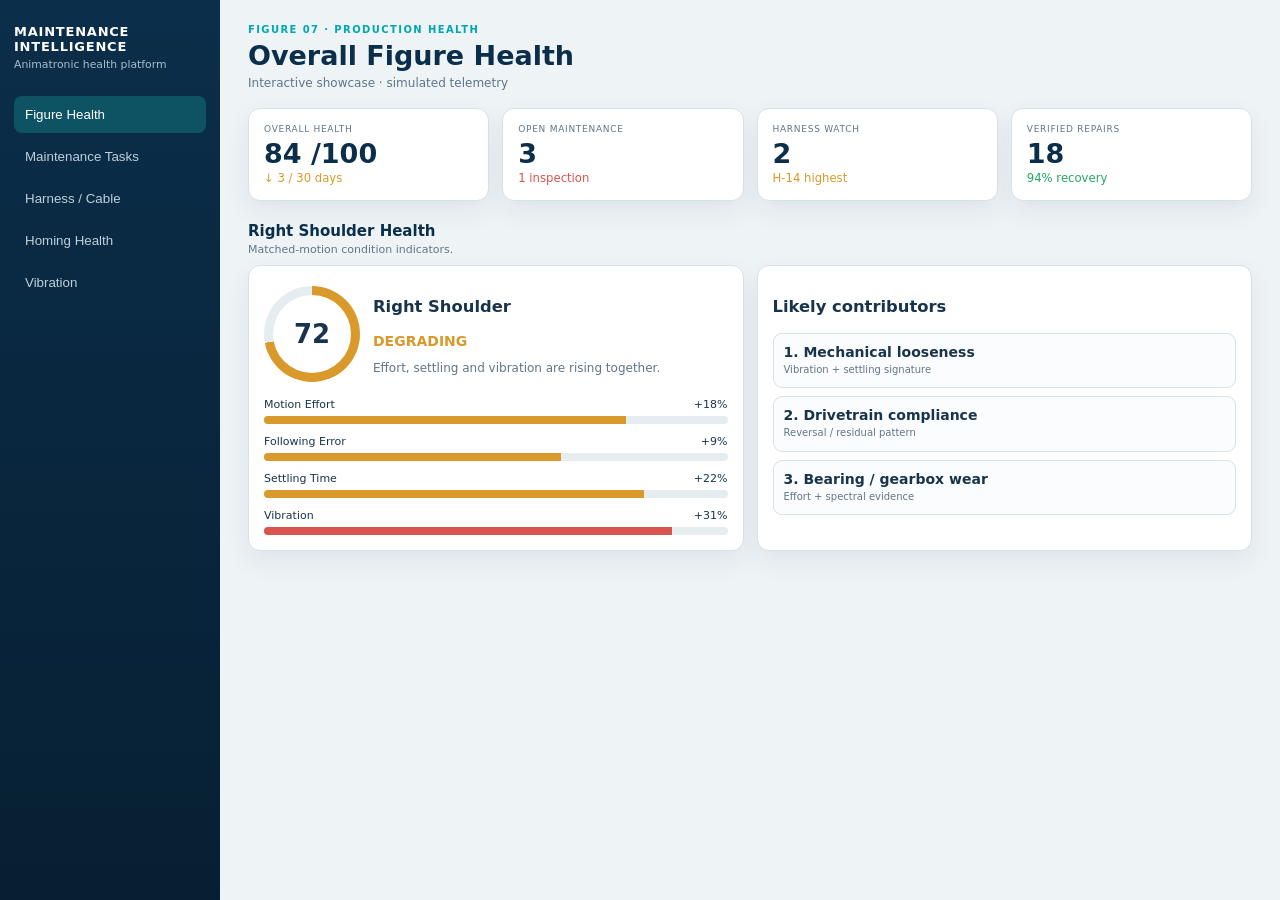
==== animatronic-maintenance/index.html @ 776cd38f "Add animatronic maintenance demo" ====
<!doctype html><html><head><meta charset="utf-8"><meta name="viewport" content="width=device-width,initial-scale=1"><meta name="theme-color" content="#0b2e4a"><title>Animatronic Maintenance Intelligence</title><style>
:root{--n:#0b2e4a;--c:#00a6b2;--bg:#eef3f6;--w:#fff;--l:#d7e1e8;--t:#18344c;--m:#607588;--g:#24a866;--a:#d99a2b;--r:#d9534f}*{box-sizing:border-box}body{margin:0;background:var(--bg);color:var(--t);font:14px system-ui,-apple-system,sans-serif}.app{display:grid;grid-template-columns:220px 1fr;min-height:100vh}.side{background:linear-gradient(#0b2e4a,#071f32);color:#fff;padding:24px 14px;position:sticky;top:0;height:100vh}.brand{font-weight:800;letter-spacing:.06em;text-transform:uppercase;font-size:13px}.brand small{display:block;color:#a9bdcc;font-weight:400;text-transform:none;letter-spacing:0;margin-top:4px}.nav{display:grid;gap:5px;margin-top:25px}.nav button{border:0;background:0;color:#bdd0dc;padding:11px;border-radius:8px;text-align:left}.nav button.active,.nav button:hover{background:#0d5364;color:#fff}.main{padding:24px 28px}.eye{color:var(--c);font-size:10px;font-weight:800;letter-spacing:.14em;text-transform:uppercase}h1{font-size:27px;margin:5px 0;color:var(--n)}.muted{color:var(--m);font-size:12px}.grid{display:grid;gap:13px}.g4{grid-template-columns:repeat(4,1fr)}.g2{grid-template-columns:repeat(2,1fr)}.card{background:#fff;border:1px solid var(--l);border-radius:12px;padding:15px;box-shadow:0 10px 26px #0b2e4a12}.label{font-size:9px;color:var(--m);text-transform:uppercase;letter-spacing:.08em}.value{font-size:27px;font-weight:800;color:var(--n);margin-top:4px}.good{color:var(--g)}.warn{color:var(--a)}.bad{color:var(--r)}.sec{margin:21px 0 9px}.sec h2{font-size:15px;margin:0;color:var(--n)}.sec p{margin:3px 0;color:var(--m);font-size:11px}.health{display:flex;gap:13px;align-items:center}.ring{width:96px;height:96px;border-radius:50%;background:conic-gradient(var(--a) 72%,#e6edf1 0);display:grid;place-items:center;position:relative}.ring:after{content:"";position:absolute;inset:9px;background:#fff;border-radius:50%}.ring b{z-index:1;font-size:26px}.bar{height:8px;background:#e6edf1;border-radius:20px;overflow:hidden}.bar i{display:block;height:100%;background:var(--a)}.row{margin-top:11px}.rh{display:flex;justify-content:space-between;font-size:11px;margin-bottom:5px}.task{padding:11px 0;border-bottom:1px solid #e6edf1}.badge{display:inline-block;padding:4px 7px;border-radius:20px;font-size:9px;font-weight:800}.inspect{background:#fff0ef;color:var(--r)}.watch{background:#fff7e8;color:#ae7314}.verify{background:#eaf6f7;color:#087f88}.task p,.item small{font-size:10px;color:var(--m);line-height:1.45}.list{display:grid;gap:8px;margin-top:10px}.item{border:1px solid var(--l);border-radius:9px;padding:10px;background:#fbfcfd}.item small{display:block;margin-top:3px}.view{display:none}.view.active{display:block}.menu{display:none;background:#fff;border:1px solid var(--l);padding:8px;border-radius:8px}@media(max-width:800px){.app{display:block}.side{position:fixed;z-index:9;width:270px;left:0;transform:translateX(-105%);transition:.2s}.side.open{transform:none}.menu{display:block}.main{padding:15px}.g4,.g2{grid-template-columns:1fr 1fr}}@media(max-width:520px){.g4,.g2{grid-template-columns:1fr}h1{font-size:22px}}
</style></head><body><div class="app"><aside class="side" id="side"><div class="brand">Maintenance Intelligence<small>Animatronic health platform</small></div><div class="nav" id="nav"><button class="active" data-v="health">Figure Health</button><button data-v="tasks">Maintenance Tasks</button><button data-v="cable">Harness / Cable</button><button data-v="home">Homing Health</button><button data-v="vib">Vibration</button></div></aside><main class="main"><button class="menu" id="menu">Sections</button><div class="eye">Figure 07 · production health</div><h1 id="title">Overall Figure Health</h1><div class="muted">Interactive showcase · simulated telemetry</div>
<section id="health" class="view active"><div class="grid g4" style="margin-top:18px"><div class="card"><div class="label">Overall health</div><div class="value">84 /100</div><small class="warn">↓ 3 / 30 days</small></div><div class="card"><div class="label">Open maintenance</div><div class="value">3</div><small class="bad">1 inspection</small></div><div class="card"><div class="label">Harness watch</div><div class="value">2</div><small class="warn">H-14 highest</small></div><div class="card"><div class="label">Verified repairs</div><div class="value">18</div><small class="good">94% recovery</small></div></div><div class="sec"><h2>Right Shoulder Health</h2><p>Matched-motion condition indicators.</p></div><div class="grid g2"><div class="card"><div class="health"><div class="ring"><b>72</b></div><div><h3>Right Shoulder</h3><b class="warn">DEGRADING</b><p class="muted">Effort, settling and vibration are rising together.</p></div></div><div class="row"><div class="rh"><span>Motion Effort</span><span>+18%</span></div><div class="bar"><i style="width:78%"></i></div></div><div class="row"><div class="rh"><span>Following Error</span><span>+9%</span></div><div class="bar"><i style="width:64%"></i></div></div><div class="row"><div class="rh"><span>Settling Time</span><span>+22%</span></div><div class="bar"><i style="width:82%"></i></div></div><div class="row"><div class="rh"><span>Vibration</span><span>+31%</span></div><div class="bar"><i style="width:88%;background:var(--r)"></i></div></div></div><div class="card"><h3>Likely contributors</h3><div class="list"><div class="item"><b>1. Mechanical looseness</b><small>Vibration + settling signature</small></div><div class="item"><b>2. Drivetrain compliance</b><small>Reversal / residual pattern</small></div><div class="item"><b>3. Bearing / gearbox wear</b><small>Effort + spectral evidence</small></div></div></div></div></section>
<section id="tasks" class="view"><div class="sec"><h2>Maintenance Tasks</h2><p>Evidence becomes an actionable task.</p></div><div class="card"><span class="badge inspect">INSPECT</span><h3>Right shoulder feedback path · H-14</h3><div class="task"><b>Evidence</b><p>Feedback disturbances are 4× baseline and cluster at 55°–65° shoulder pitch. Current and torque remain normal.</p></div><div class="task"><b>Action</b><p>Inspect mapped flex zone, strain relief and connector terminations before retuning or replacing the drive.</p></div><div class="task"><b>Verify</b><p>Run matched post-repair exposure and confirm event rate returns to baseline.</p></div></div></section>
<section id="cable" class="view"><div class="sec"><h2>Harness / Cable Health</h2><p>Exposure plus early electrical evidence.</p></div><div class="grid g4"><div class="card"><div class="label">Flex cycles</div><div class="value">1.48M</div></div><div class="card"><div class="label">Direction changes</div><div class="value">2.75M</div></div><div class="card"><div class="label">Harness age</div><div class="value">14 mo</div></div><div class="card"><div class="label">Exposure percentile</div><div class="value warn">88%</div></div></div><div class="card" style="margin-top:13px"><h3>Early-warning diagnostic loop</h3><p class="muted">Sacrificial/witness conductors follow the same flex environment. Resistance trend and transient continuity events are correlated with operational feedback symptoms before generating a targeted harness inspection.</p></div></section>
<section id="home" class="view"><div class="sec"><h2>Homing Health</h2><p>Repeatable diagnostic behavior.</p></div><div class="grid g4"><div class="card"><div class="label">Repeatability σ</div><div class="value warn">0.11°</div><small>baseline .04°</small></div><div class="card"><div class="label">Search time</div><div class="value">1.82s</div><small class="warn">+16%</small></div><div class="card"><div class="label">Retries</div><div class="value">2</div></div><div class="card"><div class="label">Search effort</div><div class="value">+8%</div></div></div></section>
<section id="vib" class="view"><div class="sec"><h2>Vibration Health</h2><p>Matched spectra corroborate mechanical degradation.</p></div><div class="grid g2"><div class="card"><h3>Healthy joint</h3><pre>30 Hz  ████████
60 Hz  ██
90 Hz  █</pre></div><div class="card"><h3>Degrading joint</h3><pre>30 Hz  ████████
60 Hz  █████
90 Hz  ████
120 Hz ███</pre></div></div></section>
</main></div><script>const side=document.getElementById('side'),menu=document.getElementById('menu');menu.onclick=()=>side.classList.toggle('open');document.querySelectorAll('[data-v]').forEach(b=>b.onclick=()=>{document.querySelectorAll('.view').forEach(x=>x.classList.remove('active'));document.getElementById(b.dataset.v).classList.add('active');document.querySelectorAll('[data-v]').forEach(x=>x.classList.remove('active'));b.classList.add('active');side.classList.remove('open')});</script></body></html>
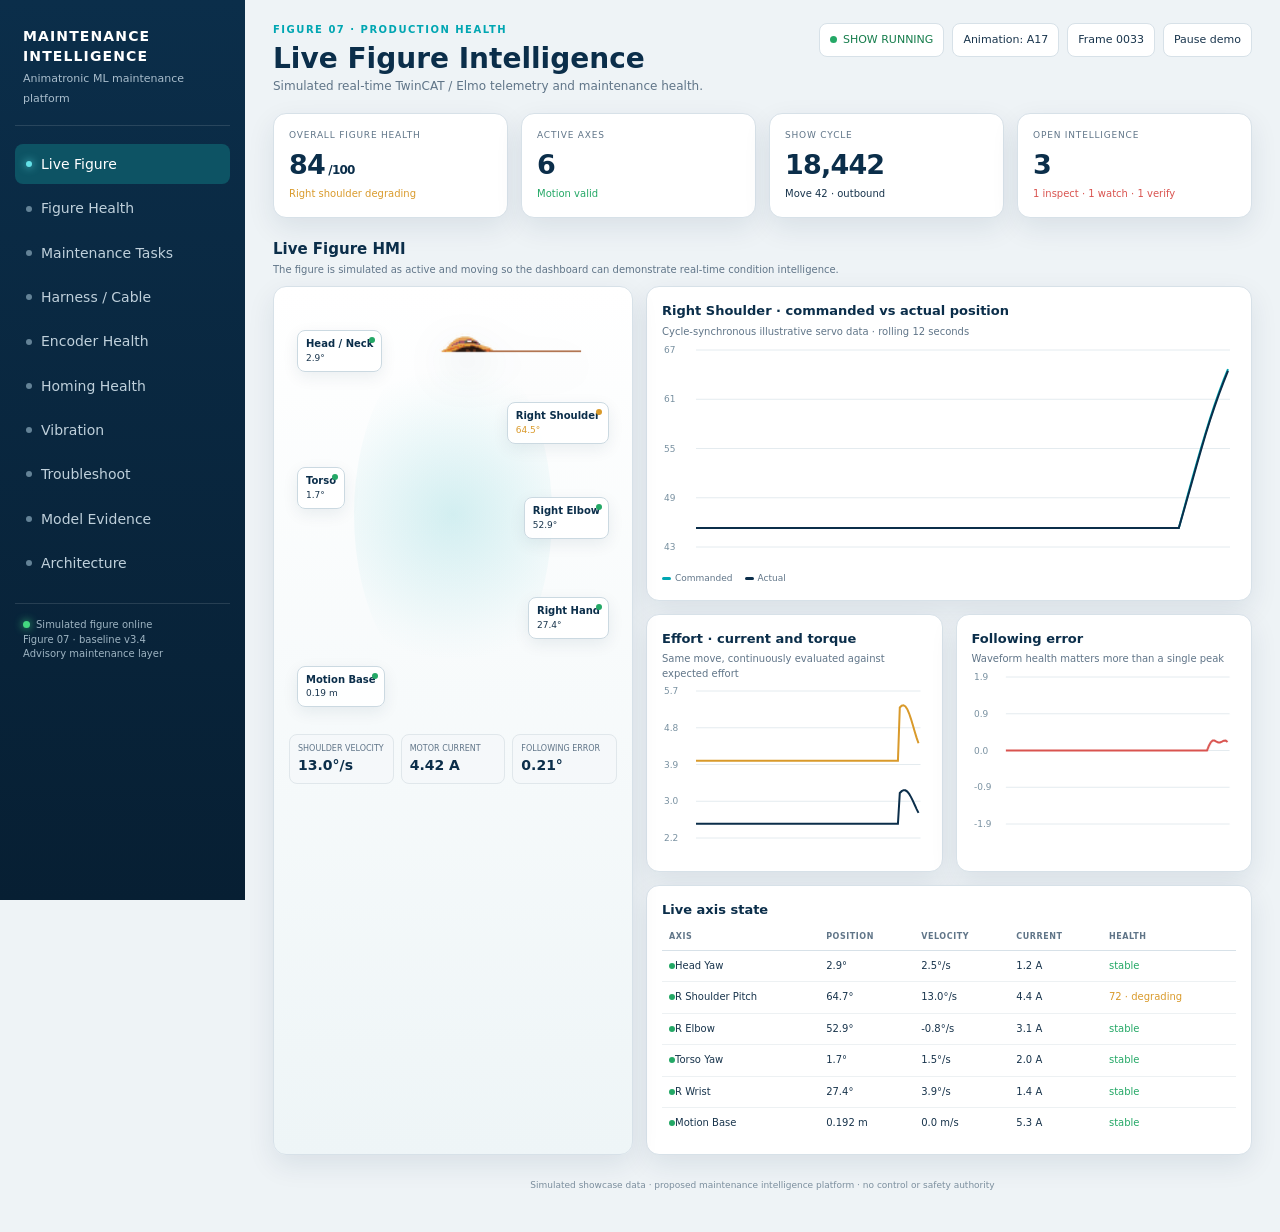
==== commit a688897e: "Expand animatronic maintenance demo with live telemetry and diagnostics" ====
--- a/animatronic-maintenance/index.html
+++ b/animatronic-maintenance/index.html
@@ -1,14 +1,339 @@
-<!doctype html><html><head><meta charset="utf-8"><meta name="viewport" content="width=device-width,initial-scale=1"><meta name="theme-color" content="#0b2e4a"><title>Animatronic Maintenance Intelligence</title><style>
-:root{--n:#0b2e4a;--c:#00a6b2;--bg:#eef3f6;--w:#fff;--l:#d7e1e8;--t:#18344c;--m:#607588;--g:#24a866;--a:#d99a2b;--r:#d9534f}*{box-sizing:border-box}body{margin:0;background:var(--bg);color:var(--t);font:14px system-ui,-apple-system,sans-serif}.app{display:grid;grid-template-columns:220px 1fr;min-height:100vh}.side{background:linear-gradient(#0b2e4a,#071f32);color:#fff;padding:24px 14px;position:sticky;top:0;height:100vh}.brand{font-weight:800;letter-spacing:.06em;text-transform:uppercase;font-size:13px}.brand small{display:block;color:#a9bdcc;font-weight:400;text-transform:none;letter-spacing:0;margin-top:4px}.nav{display:grid;gap:5px;margin-top:25px}.nav button{border:0;background:0;color:#bdd0dc;padding:11px;border-radius:8px;text-align:left}.nav button.active,.nav button:hover{background:#0d5364;color:#fff}.main{padding:24px 28px}.eye{color:var(--c);font-size:10px;font-weight:800;letter-spacing:.14em;text-transform:uppercase}h1{font-size:27px;margin:5px 0;color:var(--n)}.muted{color:var(--m);font-size:12px}.grid{display:grid;gap:13px}.g4{grid-template-columns:repeat(4,1fr)}.g2{grid-template-columns:repeat(2,1fr)}.card{background:#fff;border:1px solid var(--l);border-radius:12px;padding:15px;box-shadow:0 10px 26px #0b2e4a12}.label{font-size:9px;color:var(--m);text-transform:uppercase;letter-spacing:.08em}.value{font-size:27px;font-weight:800;color:var(--n);margin-top:4px}.good{color:var(--g)}.warn{color:var(--a)}.bad{color:var(--r)}.sec{margin:21px 0 9px}.sec h2{font-size:15px;margin:0;color:var(--n)}.sec p{margin:3px 0;color:var(--m);font-size:11px}.health{display:flex;gap:13px;align-items:center}.ring{width:96px;height:96px;border-radius:50%;background:conic-gradient(var(--a) 72%,#e6edf1 0);display:grid;place-items:center;position:relative}.ring:after{content:"";position:absolute;inset:9px;background:#fff;border-radius:50%}.ring b{z-index:1;font-size:26px}.bar{height:8px;background:#e6edf1;border-radius:20px;overflow:hidden}.bar i{display:block;height:100%;background:var(--a)}.row{margin-top:11px}.rh{display:flex;justify-content:space-between;font-size:11px;margin-bottom:5px}.task{padding:11px 0;border-bottom:1px solid #e6edf1}.badge{display:inline-block;padding:4px 7px;border-radius:20px;font-size:9px;font-weight:800}.inspect{background:#fff0ef;color:var(--r)}.watch{background:#fff7e8;color:#ae7314}.verify{background:#eaf6f7;color:#087f88}.task p,.item small{font-size:10px;color:var(--m);line-height:1.45}.list{display:grid;gap:8px;margin-top:10px}.item{border:1px solid var(--l);border-radius:9px;padding:10px;background:#fbfcfd}.item small{display:block;margin-top:3px}.view{display:none}.view.active{display:block}.menu{display:none;background:#fff;border:1px solid var(--l);padding:8px;border-radius:8px}@media(max-width:800px){.app{display:block}.side{position:fixed;z-index:9;width:270px;left:0;transform:translateX(-105%);transition:.2s}.side.open{transform:none}.menu{display:block}.main{padding:15px}.g4,.g2{grid-template-columns:1fr 1fr}}@media(max-width:520px){.g4,.g2{grid-template-columns:1fr}h1{font-size:22px}}
-</style></head><body><div class="app"><aside class="side" id="side"><div class="brand">Maintenance Intelligence<small>Animatronic health platform</small></div><div class="nav" id="nav"><button class="active" data-v="health">Figure Health</button><button data-v="tasks">Maintenance Tasks</button><button data-v="cable">Harness / Cable</button><button data-v="home">Homing Health</button><button data-v="vib">Vibration</button></div></aside><main class="main"><button class="menu" id="menu">Sections</button><div class="eye">Figure 07 · production health</div><h1 id="title">Overall Figure Health</h1><div class="muted">Interactive showcase · simulated telemetry</div>
-<section id="health" class="view active"><div class="grid g4" style="margin-top:18px"><div class="card"><div class="label">Overall health</div><div class="value">84 /100</div><small class="warn">↓ 3 / 30 days</small></div><div class="card"><div class="label">Open maintenance</div><div class="value">3</div><small class="bad">1 inspection</small></div><div class="card"><div class="label">Harness watch</div><div class="value">2</div><small class="warn">H-14 highest</small></div><div class="card"><div class="label">Verified repairs</div><div class="value">18</div><small class="good">94% recovery</small></div></div><div class="sec"><h2>Right Shoulder Health</h2><p>Matched-motion condition indicators.</p></div><div class="grid g2"><div class="card"><div class="health"><div class="ring"><b>72</b></div><div><h3>Right Shoulder</h3><b class="warn">DEGRADING</b><p class="muted">Effort, settling and vibration are rising together.</p></div></div><div class="row"><div class="rh"><span>Motion Effort</span><span>+18%</span></div><div class="bar"><i style="width:78%"></i></div></div><div class="row"><div class="rh"><span>Following Error</span><span>+9%</span></div><div class="bar"><i style="width:64%"></i></div></div><div class="row"><div class="rh"><span>Settling Time</span><span>+22%</span></div><div class="bar"><i style="width:82%"></i></div></div><div class="row"><div class="rh"><span>Vibration</span><span>+31%</span></div><div class="bar"><i style="width:88%;background:var(--r)"></i></div></div></div><div class="card"><h3>Likely contributors</h3><div class="list"><div class="item"><b>1. Mechanical looseness</b><small>Vibration + settling signature</small></div><div class="item"><b>2. Drivetrain compliance</b><small>Reversal / residual pattern</small></div><div class="item"><b>3. Bearing / gearbox wear</b><small>Effort + spectral evidence</small></div></div></div></div></section>
-<section id="tasks" class="view"><div class="sec"><h2>Maintenance Tasks</h2><p>Evidence becomes an actionable task.</p></div><div class="card"><span class="badge inspect">INSPECT</span><h3>Right shoulder feedback path · H-14</h3><div class="task"><b>Evidence</b><p>Feedback disturbances are 4× baseline and cluster at 55°–65° shoulder pitch. Current and torque remain normal.</p></div><div class="task"><b>Action</b><p>Inspect mapped flex zone, strain relief and connector terminations before retuning or replacing the drive.</p></div><div class="task"><b>Verify</b><p>Run matched post-repair exposure and confirm event rate returns to baseline.</p></div></div></section>
-<section id="cable" class="view"><div class="sec"><h2>Harness / Cable Health</h2><p>Exposure plus early electrical evidence.</p></div><div class="grid g4"><div class="card"><div class="label">Flex cycles</div><div class="value">1.48M</div></div><div class="card"><div class="label">Direction changes</div><div class="value">2.75M</div></div><div class="card"><div class="label">Harness age</div><div class="value">14 mo</div></div><div class="card"><div class="label">Exposure percentile</div><div class="value warn">88%</div></div></div><div class="card" style="margin-top:13px"><h3>Early-warning diagnostic loop</h3><p class="muted">Sacrificial/witness conductors follow the same flex environment. Resistance trend and transient continuity events are correlated with operational feedback symptoms before generating a targeted harness inspection.</p></div></section>
-<section id="home" class="view"><div class="sec"><h2>Homing Health</h2><p>Repeatable diagnostic behavior.</p></div><div class="grid g4"><div class="card"><div class="label">Repeatability σ</div><div class="value warn">0.11°</div><small>baseline .04°</small></div><div class="card"><div class="label">Search time</div><div class="value">1.82s</div><small class="warn">+16%</small></div><div class="card"><div class="label">Retries</div><div class="value">2</div></div><div class="card"><div class="label">Search effort</div><div class="value">+8%</div></div></div></section>
-<section id="vib" class="view"><div class="sec"><h2>Vibration Health</h2><p>Matched spectra corroborate mechanical degradation.</p></div><div class="grid g2"><div class="card"><h3>Healthy joint</h3><pre>30 Hz  ████████
-60 Hz  ██
-90 Hz  █</pre></div><div class="card"><h3>Degrading joint</h3><pre>30 Hz  ████████
-60 Hz  █████
-90 Hz  ████
-120 Hz ███</pre></div></div></section>
-</main></div><script>const side=document.getElementById('side'),menu=document.getElementById('menu');menu.onclick=()=>side.classList.toggle('open');document.querySelectorAll('[data-v]').forEach(b=>b.onclick=()=>{document.querySelectorAll('.view').forEach(x=>x.classList.remove('active'));document.getElementById(b.dataset.v).classList.add('active');document.querySelectorAll('[data-v]').forEach(x=>x.classList.remove('active'));b.classList.add('active');side.classList.remove('open')});</script></body></html>+<!doctype html>
+<html lang="en">
+<head>
+<meta charset="utf-8">
+<meta name="viewport" content="width=device-width,initial-scale=1,viewport-fit=cover">
+<meta name="theme-color" content="#0b2e4a">
+<title>Animatronic Maintenance Intelligence</title>
+<style>
+:root{
+  --navy:#0b2e4a;--navy2:#071f33;--teal:#00a6b2;--teal2:#dff5f6;
+  --bg:#eef3f6;--white:#fff;--line:#d7e1e8;--text:#18344c;--muted:#607588;
+  --green:#24a866;--amber:#d99a2b;--red:#d9534f;--blue:#4d79b8;--violet:#7467b8;
+  --shadow:0 10px 28px rgba(11,46,74,.09)
+}
+*{box-sizing:border-box}html{scroll-behavior:smooth}body{margin:0;background:var(--bg);color:var(--text);font:14px/1.45 Inter,ui-sans-serif,system-ui,-apple-system,BlinkMacSystemFont,"Segoe UI",sans-serif}
+button{font:inherit}.app{display:grid;grid-template-columns:245px minmax(0,1fr);min-height:100vh}
+.side{background:linear-gradient(180deg,var(--navy),var(--navy2));color:#fff;padding:22px 15px;position:sticky;top:0;height:100vh;overflow:auto}
+.brand{padding:4px 8px 18px;border-bottom:1px solid rgba(255,255,255,.12)}.brand strong{display:block;font-size:14px;letter-spacing:.08em;text-transform:uppercase}.brand span{color:#a9bdcc;font-size:11px}
+.nav{display:grid;gap:4px;margin-top:18px}.nav button{border:0;background:transparent;color:#bfd0db;text-align:left;padding:10px 11px;border-radius:8px;cursor:pointer;display:flex;gap:9px;align-items:center}.nav button:before{content:"";width:6px;height:6px;border-radius:50%;background:#648397}.nav button:hover,.nav button.active{background:#0d5364;color:#fff}.nav button.active:before{background:#64e1e8;box-shadow:0 0 8px #64e1e8}
+.sidefoot{margin-top:20px;padding:14px 8px;border-top:1px solid rgba(255,255,255,.12);font-size:10px;color:#9eb4c2}.live-dot{display:inline-block;width:7px;height:7px;border-radius:50%;background:#43d780;margin-right:6px;box-shadow:0 0 8px #43d780}
+.mobile-nav{display:none}.main{min-width:0;padding:23px 28px 40px}.top{display:flex;justify-content:space-between;gap:18px;align-items:flex-start;margin-bottom:18px}.eyebrow{font-size:10px;font-weight:800;letter-spacing:.15em;text-transform:uppercase;color:var(--teal)}h1{font-size:28px;line-height:1.12;margin:5px 0 4px;color:var(--navy)}.top p{margin:0;color:var(--muted);font-size:12px}.top-right{display:flex;gap:8px;flex-wrap:wrap;justify-content:flex-end}.pill,.btn{border:1px solid var(--line);background:#fff;color:var(--text);border-radius:8px;padding:8px 10px;font-size:11px}.btn{cursor:pointer}.btn.primary{background:var(--teal);border-color:var(--teal);color:#fff}.pill.live{color:#167d4c}.pill.live:before{content:"";display:inline-block;width:7px;height:7px;border-radius:50%;background:var(--green);margin-right:6px}
+.view{display:none}.view.active{display:block}.grid{display:grid;gap:13px}.g4{grid-template-columns:repeat(4,minmax(0,1fr))}.g3{grid-template-columns:repeat(3,minmax(0,1fr))}.g2{grid-template-columns:repeat(2,minmax(0,1fr))}.span2{grid-column:span 2}.card{background:#fff;border:1px solid var(--line);border-radius:13px;padding:15px;box-shadow:var(--shadow);min-width:0}.card.dark{background:var(--navy);color:#fff;border-color:var(--navy)}.card h2,.card h3,.section h2{color:var(--navy)}.card.dark h2,.card.dark h3{color:#fff}.card h3{font-size:13px;margin:0 0 4px}.sub{font-size:10px;color:var(--muted)}.dark .sub{color:#aec2cf}
+.metric .label{font-size:9px;color:var(--muted);letter-spacing:.09em;text-transform:uppercase}.metric .value{font-size:27px;font-weight:800;letter-spacing:-.03em;color:var(--navy);margin-top:3px}.metric .delta{font-size:10px;margin-top:3px}.good{color:var(--green)!important}.warn{color:var(--amber)!important}.bad{color:var(--red)!important}.info{color:var(--teal)!important}
+.section{margin:21px 0 9px;display:flex;justify-content:space-between;gap:10px;align-items:end}.section h2{font-size:15px;margin:0}.section p{margin:2px 0 0;color:var(--muted);font-size:10px}
+.live-layout{display:grid;grid-template-columns:360px minmax(0,1fr);gap:13px}.figure-card{position:relative;min-height:520px;overflow:hidden;background:linear-gradient(180deg,#fff,#eef5f7)}.figure-stage{height:425px;position:relative}.figure-stage:before{content:"";position:absolute;inset:35px 65px;border-radius:50%;background:radial-gradient(circle,rgba(0,166,178,.16),rgba(0,166,178,.02) 60%,transparent 72%)}.figure-stage img{display:block!important;position:absolute;left:50%;bottom:8px;transform:translateX(-50%);height:390px;max-width:78%;object-fit:contain;z-index:1;filter:drop-shadow(0 15px 20px rgba(11,46,74,.17))}
+.figure-node{position:absolute;z-index:2;background:rgba(255,255,255,.94);border:1px solid #cbd9e1;border-radius:8px;padding:6px 8px;font-size:9px;box-shadow:0 5px 16px rgba(11,46,74,.08)}.figure-node b{display:block;font-size:10px;color:var(--navy)}.figure-node:after{content:"";position:absolute;right:6px;top:6px;width:6px;height:6px;border-radius:50%;background:var(--green)}.figure-node.warn:after{background:var(--amber)}.node-head{left:8px;top:28px}.node-shoulder{right:8px;top:100px}.node-elbow{right:8px;top:195px}.node-torso{left:8px;top:165px}.node-hand{right:8px;top:295px}.node-base{left:8px;bottom:20px}
+.live-strip{display:grid;grid-template-columns:repeat(3,1fr);gap:7px;margin-top:7px}.live-box{background:#f5f8fa;border:1px solid #e0e7eb;border-radius:8px;padding:8px}.live-box label{display:block;font-size:8px;color:var(--muted);text-transform:uppercase}.live-box b{font-size:14px;color:var(--navy)}
+.chart{height:225px;position:relative}.chart.sm{height:175px}.chart.lg{height:280px}canvas{width:100%;height:100%;display:block}.legend{display:flex;gap:12px;flex-wrap:wrap;margin-top:7px;color:var(--muted);font-size:9px}.legend i{display:inline-block;width:9px;height:3px;border-radius:3px;margin-right:4px;vertical-align:middle}
+.axis-table{width:100%;border-collapse:collapse;font-size:10px}.axis-table th{text-align:left;color:var(--muted);font-size:8px;text-transform:uppercase;letter-spacing:.07em;padding:7px;border-bottom:1px solid var(--line)}.axis-table td{padding:8px 7px;border-bottom:1px solid #edf1f3}.axis-table tr:last-child td{border-bottom:0}.status{display:inline-flex;align-items:center;gap:5px}.status:before{content:"";width:6px;height:6px;border-radius:50%;background:var(--green)}
+.health-ring{--p:84;--c:var(--green);width:104px;height:104px;border-radius:50%;display:grid;place-items:center;background:conic-gradient(var(--c) calc(var(--p)*1%),#e5ecef 0);position:relative}.health-ring:after{content:"";position:absolute;inset:9px;border-radius:50%;background:#fff}.health-ring b{z-index:1;font-size:27px;color:var(--navy)}.health-flex{display:flex;gap:14px;align-items:center}.progress{margin-top:11px}.progress .head{display:flex;justify-content:space-between;font-size:10px;margin-bottom:5px}.bar{height:8px;background:#e7edf1;border-radius:20px;overflow:hidden}.bar i{display:block;height:100%;border-radius:20px;background:var(--teal)}.bar.warn i{background:var(--amber)}.bar.bad i{background:var(--red)}
+.badge{display:inline-flex;align-items:center;gap:5px;padding:4px 7px;border-radius:20px;font-size:9px;font-weight:800}.badge:before{content:"";width:6px;height:6px;border-radius:50%;background:currentColor}.inspect{color:var(--red);background:#fff0ef}.watch{color:#a96f13;background:#fff7e8}.verify{color:#147b83;background:#eaf7f7}.healthy{color:#23784c;background:#eaf7ef}
+.task{display:grid;grid-template-columns:82px minmax(0,1fr) auto;gap:12px;padding:13px 0;border-bottom:1px solid #e9eef1;align-items:start}.task:last-child{border-bottom:0}.task h4{font-size:11px;color:var(--navy);margin:0 0 3px}.task p{font-size:10px;color:var(--muted);margin:0}.meta{display:flex;gap:12px;flex-wrap:wrap;font-size:9px;color:#7890a0;margin-top:6px}
+.callout{border-left:3px solid var(--teal);background:#f2fbfb;padding:11px 12px;border-radius:0 8px 8px 0;font-size:10px;color:#466273}.callout strong{color:var(--navy)}
+.kv{display:grid;grid-template-columns:1fr auto;gap:7px;font-size:10px;margin-top:10px}.kv div:nth-child(odd){color:var(--muted)}.kv div:nth-child(even){text-align:right;font-weight:700}
+.hypo{border:1px solid var(--line);border-radius:9px;padding:10px;margin-top:8px;display:grid;grid-template-columns:1fr 72px;gap:8px}.hypo h4{font-size:10px;margin:0;color:var(--navy)}.hypo p{font-size:9px;color:var(--muted);margin:4px 0 0}.hypo .score{text-align:right;font-size:18px;font-weight:800;color:var(--navy)}
+.timeline{border-left:2px solid #d7e3e8;margin:13px 0 0 7px;padding-left:15px}.event{position:relative;margin-bottom:12px}.event:before{content:"";position:absolute;left:-20px;top:4px;width:8px;height:8px;border-radius:50%;background:var(--teal);border:2px solid #fff}.event b{font-size:10px}.event span{display:block;font-size:9px;color:var(--muted)}
+.pipeline{display:grid;grid-template-columns:repeat(6,1fr);gap:7px}.pipe{background:#fff;border:1px solid var(--line);border-top:4px solid var(--teal);border-radius:9px;padding:11px}.pipe b{font-size:10px;color:var(--navy)}.pipe span{display:block;font-size:9px;color:var(--muted);margin-top:5px}
+.spectrum-row{display:grid;grid-template-columns:48px 1fr 38px;gap:7px;align-items:center;font-size:9px;margin:8px 0}.spec{height:9px;background:#e8eef1;border-radius:3px;overflow:hidden}.spec i{display:block;height:100%;background:var(--teal)}
+.footer{margin-top:24px;text-align:center;color:#7c8f9e;font-size:9px}
+@media(max-width:1100px){.live-layout{grid-template-columns:300px 1fr}.g4{grid-template-columns:repeat(2,1fr)}.pipeline{grid-template-columns:repeat(3,1fr)}}
+@media(max-width:820px){
+ .app{display:block}.side{display:none}.mobile-nav{display:flex;position:sticky;top:0;z-index:20;background:var(--navy);overflow-x:auto;gap:4px;padding:8px max(9px,env(safe-area-inset-left));-webkit-overflow-scrolling:touch}.mobile-nav button{flex:0 0 auto;border:0;background:transparent;color:#bcd0db;border-radius:7px;padding:9px 10px;font-size:10px}.mobile-nav button.active{background:#0d5364;color:#fff}
+ .main{padding:14px 12px 28px}.top{display:block}.top-right{justify-content:flex-start;margin-top:10px}.live-layout{grid-template-columns:1fr}.figure-card{min-height:0}.figure-stage{height:410px}.figure-stage img{height:375px;max-width:76%}
+ .g2,.g3{grid-template-columns:1fr}.g4{grid-template-columns:repeat(2,1fr)}.span2{grid-column:auto}.task{grid-template-columns:1fr}.pipeline{grid-template-columns:repeat(2,1fr)}.chart{height:205px}.chart.lg{height:230px}
+}
+@media(max-width:480px){
+ h1{font-size:22px}.main{padding-left:10px;padding-right:10px}.g4{grid-template-columns:1fr 1fr}.metric .value{font-size:22px}.figure-stage{height:385px}.figure-stage img{height:350px;max-width:82%}.figure-node{font-size:8px;padding:5px 6px}.node-head{left:3px}.node-shoulder{right:3px}.node-elbow{right:3px}.node-torso{left:3px}.node-hand{right:3px}.node-base{left:3px}.live-strip{grid-template-columns:repeat(3,1fr)}.live-box b{font-size:12px}.pipeline{grid-template-columns:1fr}.chart{height:190px}.top-right .pill{font-size:9px;padding:6px 8px}
+}
+</style>
+</head>
+<body>
+<div class="mobile-nav" id="mnav">
+ <button class="active" data-view="live">Live Figure</button><button data-view="health">Health</button><button data-view="tasks">Tasks</button><button data-view="cable">Cable</button><button data-view="encoder">Encoder</button><button data-view="home">Homing</button><button data-view="vib">Vibration</button><button data-view="trouble">Troubleshoot</button><button data-view="models">Models</button><button data-view="architecture">Architecture</button>
+</div>
+<div class="app">
+<aside class="side">
+ <div class="brand"><strong>Maintenance Intelligence</strong><span>Animatronic ML maintenance platform</span></div>
+ <div class="nav" id="nav">
+  <button class="active" data-view="live">Live Figure</button><button data-view="health">Figure Health</button><button data-view="tasks">Maintenance Tasks</button><button data-view="cable">Harness / Cable</button><button data-view="encoder">Encoder Health</button><button data-view="home">Homing Health</button><button data-view="vib">Vibration</button><button data-view="trouble">Troubleshoot</button><button data-view="models">Model Evidence</button><button data-view="architecture">Architecture</button>
+ </div>
+ <div class="sidefoot"><div><span class="live-dot"></span>Simulated figure online</div><div>Figure 07 · baseline v3.4</div><div>Advisory maintenance layer</div></div>
+</aside>
+<main class="main">
+ <div class="top">
+  <div><div class="eyebrow">Figure 07 · production health</div><h1 id="pageTitle">Live Figure Intelligence</h1><p id="pageDesc">Simulated real-time TwinCAT / Elmo telemetry and maintenance health.</p></div>
+  <div class="top-right"><span class="pill live" id="runState">SHOW RUNNING</span><span class="pill" id="animName">Animation: A17</span><span class="pill" id="frameRead">Frame 0000</span><button class="btn" id="pauseBtn">Pause demo</button></div>
+ </div>
+
+ <section id="live" class="view active">
+  <div class="grid g4">
+   <div class="card metric"><div class="label">Overall figure health</div><div class="value">84<span style="font-size:12px"> /100</span></div><div class="delta warn">Right shoulder degrading</div></div>
+   <div class="card metric"><div class="label">Active axes</div><div class="value" id="activeAxes">6</div><div class="delta good">Motion valid</div></div>
+   <div class="card metric"><div class="label">Show cycle</div><div class="value" id="cycleRead">18,442</div><div class="delta">Move 42 · outbound</div></div>
+   <div class="card metric"><div class="label">Open intelligence</div><div class="value">3</div><div class="delta bad">1 inspect · 1 watch · 1 verify</div></div>
+  </div>
+  <div class="section"><div><h2>Live Figure HMI</h2><p>The figure is simulated as active and moving so the dashboard can demonstrate real-time condition intelligence.</p></div></div>
+  <div class="live-layout">
+   <div class="card figure-card">
+    <div class="figure-stage">
+     <img src="assets/figure.png" alt="Animatronic figure">
+     <div class="figure-node node-head"><b>Head / Neck</b><span id="nHead">+2.4°</span></div>
+     <div class="figure-node warn node-shoulder"><b>Right Shoulder</b><span id="nShoulder">57.2°</span></div>
+     <div class="figure-node node-elbow"><b>Right Elbow</b><span id="nElbow">31.0°</span></div>
+     <div class="figure-node node-torso"><b>Torso</b><span id="nTorso">-4.1°</span></div>
+     <div class="figure-node node-hand"><b>Right Hand</b><span id="nHand">12.2°</span></div>
+     <div class="figure-node node-base"><b>Motion Base</b><span id="nBase">0.18 m</span></div>
+    </div>
+    <div class="live-strip">
+     <div class="live-box"><label>Shoulder velocity</label><b id="velLive">18.4°/s</b></div>
+     <div class="live-box"><label>Motor current</label><b id="curLive">4.8 A</b></div>
+     <div class="live-box"><label>Following error</label><b id="errLive">0.34°</b></div>
+    </div>
+   </div>
+   <div class="grid g2">
+    <div class="card span2"><h3>Right Shoulder · commanded vs actual position</h3><div class="sub">Cycle-synchronous illustrative servo data · rolling 12 seconds</div><div class="chart"><canvas id="positionChart"></canvas></div><div class="legend"><span><i style="background:#00a6b2"></i>Commanded</span><span><i style="background:#0b2e4a"></i>Actual</span></div></div>
+    <div class="card"><h3>Effort · current and torque</h3><div class="sub">Same move, continuously evaluated against expected effort</div><div class="chart sm"><canvas id="effortChart"></canvas></div></div>
+    <div class="card"><h3>Following error</h3><div class="sub">Waveform health matters more than a single peak</div><div class="chart sm"><canvas id="errorChart"></canvas></div></div>
+    <div class="card span2"><h3>Live axis state</h3><table class="axis-table"><thead><tr><th>Axis</th><th>Position</th><th>Velocity</th><th>Current</th><th>Health</th></tr></thead><tbody id="axisRows"></tbody></table></div>
+   </div>
+  </div>
+ </section>
+
+ <section id="health" class="view">
+  <div class="grid g4">
+   <div class="card metric"><div class="label">Overall</div><div class="value">84</div><div class="delta warn">-3 / 30 days</div></div>
+   <div class="card metric"><div class="label">Cable health</div><div class="value warn">67</div><div class="delta">H-14 drives risk</div></div>
+   <div class="card metric"><div class="label">Motion health</div><div class="value">88</div><div class="delta good">Mostly stable</div></div>
+   <div class="card metric"><div class="label">Homing health</div><div class="value warn">79</div><div class="delta">Repeatability drifting</div></div>
+  </div>
+  <div class="section"><div><h2>Overall Figure Health HMI</h2><p>Scores summarize explainable evidence while preserving the underlying measurements.</p></div></div>
+  <div class="grid g2">
+   <div class="card"><div class="health-flex"><div class="health-ring" style="--p:72;--c:var(--amber)"><b>72</b></div><div><h3>Right Shoulder</h3><b class="warn">DEGRADING</b><div class="sub">Matched-motion effort, settling and vibration are rising together.</div></div></div>
+    <div class="progress"><div class="head"><span>Motion Effort</span><span>+18%</span></div><div class="bar warn"><i style="width:78%"></i></div></div>
+    <div class="progress"><div class="head"><span>Following Error</span><span>+9%</span></div><div class="bar warn"><i style="width:64%"></i></div></div>
+    <div class="progress"><div class="head"><span>Settling Time</span><span>+22%</span></div><div class="bar warn"><i style="width:82%"></i></div></div>
+    <div class="progress"><div class="head"><span>Vibration</span><span>+31%</span></div><div class="bar bad"><i style="width:88%"></i></div></div>
+   </div>
+   <div class="card"><h3>30-day health trend</h3><div class="sub">Figure, cable and right-shoulder condition index</div><div class="chart"><canvas id="healthTrend"></canvas></div></div>
+   <div class="card"><h3>Likely contributors · Right Shoulder</h3><div class="kv"><div>Mechanical looseness</div><div>72%</div><div>Increasing drivetrain compliance</div><div>61%</div><div>Bearing / gearbox wear</div><div>49%</div><div>Feedback-path electrical</div><div>18%</div></div><div class="callout" style="margin-top:12px"><strong>Maintenance action:</strong> inspect fasteners, joint mounting, coupler/reducer interfaces and bearing condition before changing tuning.</div></div>
+   <div class="card"><h3>Subsystem health</h3><table class="axis-table"><tbody><tr><td>Head / neck</td><td><span class="badge healthy">92 stable</span></td></tr><tr><td>Torso</td><td><span class="badge healthy">91 stable</span></td></tr><tr><td>Right shoulder</td><td><span class="badge watch">72 degrading</span></td></tr><tr><td>Right elbow</td><td><span class="badge healthy">88 stable</span></td></tr><tr><td>Right hand</td><td><span class="badge healthy">86 stable</span></td></tr><tr><td>Motion base</td><td><span class="badge healthy">89 stable</span></td></tr></tbody></table></div>
+  </div>
+ </section>
+
+ <section id="tasks" class="view">
+  <div class="section"><div><h2>Prioritized Maintenance Work</h2><p>Every task includes evidence, physical target, next action and repair verification.</p></div></div>
+  <div class="card">
+   <div class="task"><div><span class="badge inspect">INSPECT</span></div><div><h4>Right shoulder feedback path · H-14</h4><p>Feedback disturbances are 4× matched baseline and cluster at 55–65° shoulder pitch. Current and torque remain normal.</p><div class="meta"><span>Confidence 86%</span><span>Flex exposure 88th percentile</span><span>Connector J4 mapped</span></div></div><button class="btn primary" data-view="trouble">Troubleshoot</button></div>
+   <div class="task"><div><span class="badge watch">WATCH</span></div><div><h4>Right shoulder mechanical condition</h4><p>Effort +18%, settling +22% and vibration +31% across matched animation executions.</p><div class="meta"><span>Health 72/100</span><span>Trend 21 days</span></div></div><button class="btn" data-view="vib">Evidence</button></div>
+   <div class="task"><div><span class="badge verify">VERIFY</span></div><div><h4>Neck harness repair</h4><p>Post-repair dropout signature returned to baseline. Validation exposure is 2,400 / 3,000 required cycles.</p></div><button class="btn" data-view="encoder">Review</button></div>
+  </div>
+  <div class="grid g2" style="margin-top:13px">
+   <div class="card"><h3>Generated task · H-14 feedback path</h3><div class="timeline"><div class="event"><b>Review event captures</b><span>Confirm move 42 / pose 55–65° and data validity.</span></div><div class="event"><b>Inspect physical flex zone</b><span>Routing, over-bend, clamp stress, abrasion, strain relief.</span></div><div class="event"><b>Inspect connector J4</b><span>Feedback pins, retention and termination.</span></div><div class="event"><b>Approved isolated electrical test</b><span>Continuity / resistance / flex test where procedure permits.</span></div><div class="event"><b>Repair + validate</b><span>Capture actual defect and run matched post-repair exposure.</span></div></div></div>
+   <div class="card"><h3>Why this is smarter than an alarm</h3><div class="callout"><strong>The task is generated from correlated evidence:</strong> feedback discontinuity + pose clustering + normal mechanical effort + clean EtherCAT diagnostics. That points maintenance toward the feedback conductor path without pretending the model knows the exact broken wire.</div></div>
+  </div>
+ </section>
+
+ <section id="cable" class="view">
+  <div class="grid g4">
+   <div class="card metric"><div class="label">Flex cycles</div><div class="value">1.48M</div><div class="delta">H-14 instance</div></div>
+   <div class="card metric"><div class="label">Direction changes</div><div class="value">2.75M</div><div class="delta">Qualified reversals</div></div>
+   <div class="card metric"><div class="label">Harness age</div><div class="value">14 mo</div><div class="delta">Routing rev C</div></div>
+   <div class="card metric"><div class="label">Exposure percentile</div><div class="value warn">88%</div><div class="delta">Fleet-matched peers</div></div>
+  </div>
+  <div class="section"><div><h2>Harness / Cable Health</h2><p>Motion exposure becomes useful when combined with observable electrical precursors and repair history.</p></div></div>
+  <div class="grid g2">
+   <div class="card"><h3>Pose-conditioned feedback anomaly density</h3><div class="sub">Events per 1,000 valid traversals; hotspot identifies where the harness is stressed.</div><div class="chart"><canvas id="poseChart"></canvas></div></div>
+   <div class="card"><h3>Feedback anomaly rate · 30 days</h3><div class="sub">Normalized by opportunities, not clock time.</div><div class="chart"><canvas id="harnessTrend"></canvas></div></div>
+   <div class="card"><h3>Early-warning sacrificial conductor</h3><div class="sub">Diagnostic loop routed through the same moving bundle.</div><div class="chart"><canvas id="witnessChart"></canvas></div><div class="kv"><div>Baseline resistance</div><div>0.84 Ω</div><div>Current compensated resistance</div><div class="warn">0.92 Ω</div><div>Transient continuity events</div><div class="warn">3 / 10k cycles</div></div></div>
+   <div class="card"><h3>Harness action logic</h3><div class="callout"><strong>WATCH:</strong> high exposure alone raises inspection priority but does not predict a break.</div><div class="callout" style="margin-top:8px"><strong>INSPECT:</strong> exposure + rising event rate + pose localization produces a targeted harness task.</div><div class="callout" style="margin-top:8px"><strong>PLAN REPLACEMENT:</strong> only after field failures establish a validated exposure / degradation relationship.</div></div>
+  </div>
+ </section>
+
+ <section id="encoder" class="view">
+  <div class="grid g4">
+   <div class="card metric"><div class="label">Dropouts / 10k moves</div><div class="value bad">4.0</div><div class="delta">Baseline 1.0</div></div>
+   <div class="card metric"><div class="label">Position steps</div><div class="value">11</div><div class="delta">30-day window</div></div>
+   <div class="card metric"><div class="label">Pose correlation</div><div class="value warn">81%</div><div class="delta">55–65° shoulder</div></div>
+   <div class="card metric"><div class="label">EtherCAT errors</div><div class="value good">0</div><div class="delta">During feedback events</div></div>
+  </div>
+  <div class="section"><div><h2>Encoder / Feedback Cable Monitoring</h2><p>Separate feedback-path intermittency from mechanical load and network problems.</p></div></div>
+  <div class="grid g2">
+   <div class="card"><h3>Captured feedback event</h3><div class="sub">Position residual impulse with normal current response</div><div class="chart"><canvas id="encoderEventChart"></canvas></div></div>
+   <div class="card"><h3>Diagnostic evidence</h3><div class="kv"><div>Feedback discontinuity</div><div class="bad">Present</div><div>Motor current change</div><div class="good">Normal</div><div>Torque residual</div><div class="good">Normal</div><div>EtherCAT WKC / CRC</div><div class="good">Clean</div><div>Repeated pose region</div><div class="warn">55–65°</div></div><div class="callout" style="margin-top:12px"><strong>Action:</strong> inspect encoder conductor pair, connector pins, strain relief and mapped flex segment before servo retuning or drive replacement.</div></div>
+  </div>
+ </section>
+
+ <section id="home" class="view">
+  <div class="grid g4">
+   <div class="card metric"><div class="label">Home repeatability σ</div><div class="value warn">0.11°</div><div class="delta">Baseline 0.04°</div></div>
+   <div class="card metric"><div class="label">Search time</div><div class="value">1.82 s</div><div class="delta warn">+16%</div></div>
+   <div class="card metric"><div class="label">Retries</div><div class="value">2</div><div class="delta">Last 500 homes</div></div>
+   <div class="card metric"><div class="label">Search effort</div><div class="value">+8%</div><div class="delta">Matched starts</div></div>
+  </div>
+  <div class="section"><div><h2>Homing Health</h2><p>Homing is a repeatable diagnostic routine: reference capture, edge quality, time, effort and retries.</p></div></div>
+  <div class="grid g2">
+   <div class="card"><h3>Home capture position · last 40 cycles</h3><div class="chart"><canvas id="homeChart"></canvas></div></div>
+   <div class="card"><h3>Interpretation</h3><div class="callout"><strong>Reference drift + clean edges:</strong> inspect target, bracket, encoder reference or mechanical stop.</div><div class="callout" style="margin-top:8px"><strong>Edge chatter + pose dependence:</strong> inspect sensor wiring and connector path.</div><div class="callout" style="margin-top:8px"><strong>Increasing search effort:</strong> investigate drag, interference or brake release.</div></div>
+  </div>
+ </section>
+
+ <section id="vib" class="view">
+  <div class="section"><div><h2>Vibration / Mechanical Health</h2><p>Spectral changes become powerful when they agree with effort, following error and settling evidence.</p></div></div>
+  <div class="grid g2">
+   <div class="card"><h3>Healthy vs degrading joint spectrum</h3><div class="chart"><canvas id="vibSpectrum"></canvas></div><div class="legend"><span><i style="background:#00a6b2"></i>Healthy</span><span><i style="background:#d99a2b"></i>Degrading</span></div></div>
+   <div class="card"><h3>Live accelerometer waveform</h3><div class="sub">Illustrative vibration burst synchronized to current move</div><div class="chart"><canvas id="vibWave"></canvas></div></div>
+   <div class="card"><h3>Right Shoulder condition</h3><div class="progress"><div class="head"><span>Motion Effort</span><span>+18%</span></div><div class="bar warn"><i style="width:78%"></i></div></div><div class="progress"><div class="head"><span>Following Error</span><span>+9%</span></div><div class="bar warn"><i style="width:64%"></i></div></div><div class="progress"><div class="head"><span>Settling Time</span><span>+22%</span></div><div class="bar warn"><i style="width:82%"></i></div></div><div class="progress"><div class="head"><span>Vibration</span><span>+31%</span></div><div class="bar bad"><i style="width:88%"></i></div></div></div>
+   <div class="card"><h3>Maintenance action</h3><div class="callout"><strong>Inspect:</strong> fasteners, joint mounting, coupling/reducer interfaces, bearing condition and structural interference. Preserve pre-repair spectrum and compare after corrective work.</div></div>
+  </div>
+ </section>
+
+ <section id="trouble" class="view">
+  <div class="section"><div><h2>Guided Troubleshooting Workspace</h2><p>What happened first, what shares the circuit, and which approved test best separates the remaining causes?</p></div></div>
+  <div class="grid g2">
+   <div class="card"><h3>Synchronized event replay</h3><div class="chart lg"><canvas id="replayChart"></canvas></div><div class="legend"><span><i style="background:#00a6b2"></i>Position residual</span><span><i style="background:#d9534f"></i>Feedback event</span><span><i style="background:#0b2e4a"></i>Current residual</span></div></div>
+   <div class="card"><h3>Event chronology</h3><div class="timeline"><div class="event"><b>02:14:36.481 · feedback discontinuity</b><span>One-cycle encoder validity event at shoulder 61.8°.</span></div><div class="event"><b>+2 ms · position residual impulse</b><span>Following error rises sharply.</span></div><div class="event"><b>+4 ms · drive warning</b><span>Tracking warning follows the feedback disturbance.</span></div><div class="event"><b>Mechanical effort remains normal</b><span>No coincident current / torque increase.</span></div></div></div>
+   <div class="card"><h3>Competing hypotheses</h3><div class="hypo"><div><h4>Harness / connector intermittency</h4><p>Pose association + feedback event + normal effort.</p></div><div class="score">86%</div></div><div class="hypo"><div><h4>Encoder / local supply electronics</h4><p>Still plausible until isolated electrical checks.</p></div><div class="score">42%</div></div><div class="hypo"><div><h4>Mechanical drag</h4><p>Contradicted by normal current and torque during event.</p></div><div class="score">12%</div></div></div>
+   <div class="card"><h3>Next useful maintenance action</h3><div class="callout"><strong>Inspect H-14 flex zone and connector J4 feedback pins.</strong> Use the approved isolated harness test procedure. Record exact physical finding and repair location, then run matched validation exposure.</div></div>
+  </div>
+ </section>
+
+ <section id="models" class="view">
+  <div class="section"><div><h2>Machine Learning Evidence</h2><p>Start interpretable, use known-good baselines, then add supervised diagnosis as verified maintenance labels accumulate.</p></div></div>
+  <div class="grid g3">
+   <div class="card"><h3>Expected behavior</h3><div class="sub">Regression</div><p style="font-size:10px">I_expected = f(position, velocity, acceleration, direction, temperature, move, configuration)</p><div class="callout">Trend measured-minus-expected effort to expose increasing friction or load.</div></div>
+   <div class="card"><h3>Unusual behavior</h3><div class="sub">PCA / Isolation Forest</div><p style="font-size:10px">Known-good move-level feature vectors establish the normal operating envelope.</p><div class="callout">Output is an anomaly score plus contributing features, not a failure verdict.</div></div>
+   <div class="card"><h3>Likely failure domain</h3><div class="sub">XGBoost / Random Forest</div><p style="font-size:10px">Train only after confirmed repair outcomes create trustworthy labels.</p><div class="callout">Rank cable/feedback, mechanical, network, supply, brake and unknown.</div></div>
+   <div class="card span2"><h3>Current feature contribution · Right Shoulder</h3><div class="chart"><canvas id="featureChart"></canvas></div></div>
+   <div class="card"><h3>Model guardrails</h3><div class="callout">Missing telemetry = UNKNOWN, never healthy.</div><div class="callout" style="margin-top:8px">A model can recommend work; it cannot command motion, clear faults or bypass protections.</div><div class="callout" style="margin-top:8px">Post-repair validation produces the strongest maintenance label.</div></div>
+  </div>
+ </section>
+
+ <section id="architecture" class="view">
+  <div class="section"><div><h2>Platform Architecture</h2><p>From synchronized figure telemetry to a verified maintenance outcome.</p></div></div>
+  <div class="pipeline">
+   <div class="pipe"><b>01 · Acquire</b><span>TwinCAT + Elmo position, velocity, current, torque, feedback, states, EtherCAT, I/O and optional sensors.</span></div>
+   <div class="pipe"><b>02 · Context</b><span>Figure, axis, animation, move, pose, direction, harness, connector, maintenance revision.</span></div>
+   <div class="pipe"><b>03 · Features</b><span>Residuals, settling, event rates, pose density, flex exposure, spectra, cross-channel coincidence.</span></div>
+   <div class="pipe"><b>04 · Infer</b><span>Expected behavior, anomaly detection, cause ranking and degradation trends.</span></div>
+   <div class="pipe"><b>05 · Act</b><span>Generate a targeted inspection or verification task with evidence and physical location.</span></div>
+   <div class="pipe"><b>06 · Verify</b><span>Record the actual finding, repair, measurements and post-repair signature recovery.</span></div>
+  </div>
+  <div class="grid g2" style="margin-top:13px">
+   <div class="card"><h3>Runtime deployment</h3><p class="sub">TwinCAT handles bounded acquisition and optional validated inference. A local service handles historian, Python training, heavier analytics and the browser dashboard.</p></div>
+   <div class="card"><h3>Safety boundary</h3><p class="sub">TwinSAFE, drive protection, hard limits, interlocks and deterministic control remain authoritative. The ML platform observes, explains, trends and recommends.</p></div>
+  </div>
+ </section>
+ <div class="footer">Simulated showcase data · proposed maintenance intelligence platform · no control or safety authority</div>
+</main></div>
+
+<script>
+(function(){
+var meta={
+ live:["Live Figure Intelligence","Simulated real-time TwinCAT / Elmo telemetry and maintenance health."],
+ health:["Overall Figure Health","Condition scores, degradation trends and explainable subsystem evidence."],
+ tasks:["Maintenance Tasks","Smart work generation from persistent, localized evidence."],
+ cable:["Harness / Cable Health","Flex exposure, pose-conditioned anomalies and early-warning diagnostic loops."],
+ encoder:["Encoder / Feedback Health","Feedback cable intermittency separated from network and mechanical signatures."],
+ home:["Homing Health","Repeatability, search time, edge quality, effort and retry trends."],
+ vib:["Vibration / Mechanical Health","Spectral and time-domain evidence correlated with motion effort."],
+ trouble:["Guided Troubleshooting","Timeline reconstruction, competing hypotheses and the next discriminating test."],
+ models:["Model Evidence","Expected behavior, anomaly detection and supervised failure-domain ranking."],
+ architecture:["Platform Architecture","Acquire, contextualize, infer, act and verify without touching the safety chain."]
+};
+function showView(id){
+ document.querySelectorAll(".view").forEach(function(x){x.classList.remove("active")});
+ var v=document.getElementById(id);if(v)v.classList.add("active");
+ document.querySelectorAll("[data-view]").forEach(function(b){b.classList.toggle("active",b.getAttribute("data-view")===id)});
+ document.getElementById("pageTitle").textContent=meta[id][0];
+ document.getElementById("pageDesc").textContent=meta[id][1];
+ window.scrollTo(0,0);setTimeout(drawVisible,20);
+}
+document.querySelectorAll("[data-view]").forEach(function(b){b.addEventListener("click",function(){showView(this.getAttribute("data-view"))})});
+
+var colors={teal:"#00a6b2",navy:"#0b2e4a",amber:"#d99a2b",red:"#d9534f",green:"#24a866",blue:"#4d79b8",violet:"#7467b8",grid:"#e4ebef",muted:"#7890a0"};
+function prep(id){
+ var c=document.getElementById(id);if(!c||c.offsetParent===null)return null;
+ var r=c.getBoundingClientRect(),d=Math.max(1,window.devicePixelRatio||1);
+ if(c.width!==Math.round(r.width*d)||c.height!==Math.round(r.height*d)){c.width=Math.round(r.width*d);c.height=Math.round(r.height*d)}
+ var x=c.getContext("2d");x.setTransform(d,0,0,d,0,0);x.clearRect(0,0,r.width,r.height);return {c:c,x:x,w:r.width,h:r.height};
+}
+function grid(p,min,max){
+ var x=p.x,w=p.w,h=p.h;x.strokeStyle=colors.grid;x.lineWidth=1;x.font="9px system-ui";x.fillStyle=colors.muted;
+ for(var i=0;i<5;i++){var y=10+(h-28)*i/4;x.beginPath();x.moveTo(34,y);x.lineTo(w-6,y);x.stroke();var v=max-(max-min)*i/4;x.fillText(v.toFixed(Math.abs(max-min)<5?1:0),2,y+3)}
+}
+function lineChart(id,series,opt){
+ var p=prep(id);if(!p)return;opt=opt||{};var all=[];series.forEach(function(s){all=all.concat(s.data)});
+ var min=opt.min!=null?opt.min:Math.min.apply(null,all),max=opt.max!=null?opt.max:Math.max.apply(null,all);if(max===min){max=min+1}var pad=(max-min)*.12;min-=pad;max+=pad;grid(p,min,max);
+ var x=p.x,w=p.w,h=p.h,n=Math.max(2,series[0].data.length);
+ series.forEach(function(s){x.strokeStyle=s.color;x.lineWidth=s.width||2;x.beginPath();s.data.forEach(function(v,i){var px=34+(w-42)*i/(n-1);var py=10+(h-28)*(max-v)/(max-min);if(i===0)x.moveTo(px,py);else x.lineTo(px,py)});x.stroke()});
+}
+function barChart(id,labels,sets,opt){
+ var p=prep(id);if(!p)return;opt=opt||{};var x=p.x,w=p.w,h=p.h;var vals=[];sets.forEach(function(s){vals=vals.concat(s.data)});var max=opt.max||Math.max.apply(null,vals)*1.18;x.font="9px system-ui";x.fillStyle=colors.muted;
+ var gw=(w-40)/labels.length,bw=gw/(sets.length+1);
+ for(var g=0;g<5;g++){var yy=10+(h-38)*g/4;x.strokeStyle=colors.grid;x.beginPath();x.moveTo(30,yy);x.lineTo(w-6,yy);x.stroke()}
+ labels.forEach(function(l,i){x.fillStyle=colors.muted;x.fillText(l,30+i*gw+3,h-8);sets.forEach(function(s,j){var v=s.data[i],bh=(h-48)*v/max;x.fillStyle=s.color;x.fillRect(30+i*gw+5+j*bw,h-24-bh,bw-3,bh)})});
+}
+function scatterChart(id,data,opt){
+ var p=prep(id);if(!p)return;opt=opt||{};var x=p.x,w=p.w,h=p.h,min=opt.min||Math.min.apply(null,data),max=opt.max||Math.max.apply(null,data);var range=max-min||1;grid(p,min,max);x.fillStyle=opt.color||colors.teal;
+ data.forEach(function(v,i){var px=34+(w-42)*i/(data.length-1);var py=10+(h-28)*(max-v)/range;x.beginPath();x.arc(px,py,3,0,Math.PI*2);x.fill()});
+}
+var posCmd=[],posAct=[],cur=[],torque=[],err=[],vib=[],time=0,running=true,frame=0,cycle=18442;
+for(var i=0;i<120;i++){posCmd.push(45);posAct.push(45);cur.push(4);torque.push(2.5);err.push(0);vib.push(0)}
+var axisNames=["Head Yaw","R Shoulder Pitch","R Elbow","Torso Yaw","R Wrist","Motion Base"];
+function push(a,v){a.push(v);if(a.length>120)a.shift()}
+function liveTick(){
+ if(!running)return;time+=.1;frame=(frame+3)%1800;if(frame<3&&time>1)cycle++;
+ var q=45+24*Math.sin(time*.82)+4*Math.sin(time*.21);
+ var v=19.7*Math.cos(time*.82)+.84*Math.cos(time*.21);
+ var fe=.28*Math.sin(time*2.4)+.08*Math.sin(time*7.2);
+ if(q>56&&q<65&&Math.sin(time*.31)>.985)fe+=1.1;
+ var qa=q-fe;
+ var amp=3.6+1.6*Math.abs(Math.cos(time*.82))+.18*Math.sin(time*4.1);
+ var tq=amp*.61+.09*Math.sin(time*2.1);
+ var vv=.12*Math.sin(time*12)+.06*Math.sin(time*24)+.04*Math.sin(time*36);
+ push(posCmd,q);push(posAct,qa);push(cur,amp);push(torque,tq);push(err,fe);push(vib,vv);
+ document.getElementById("nShoulder").textContent=qa.toFixed(1)+"°";document.getElementById("nHead").textContent=(8*Math.sin(time*.34)).toFixed(1)+"°";document.getElementById("nElbow").textContent=(35+18*Math.sin(time*.59+1)).toFixed(1)+"°";document.getElementById("nTorso").textContent=(7*Math.sin(time*.22)).toFixed(1)+"°";document.getElementById("nHand").textContent=(18+10*Math.sin(time*1.1)).toFixed(1)+"°";document.getElementById("nBase").textContent=(.18+.06*Math.sin(time*.18)).toFixed(2)+" m";
+ document.getElementById("velLive").textContent=v.toFixed(1)+"°/s";document.getElementById("curLive").textContent=amp.toFixed(2)+" A";document.getElementById("errLive").textContent=fe.toFixed(2)+"°";document.getElementById("frameRead").textContent="Frame "+String(frame).padStart(4,"0");document.getElementById("cycleRead").textContent=cycle.toLocaleString();
+ updateAxisTable(q,v,amp);drawVisible();
+}
+function updateAxisTable(q,v,a){
+ var vals=[
+  [8*Math.sin(time*.34),2.7*Math.cos(time*.34),1.2],
+  [q,v,a],[35+18*Math.sin(time*.59+1),10.6*Math.cos(time*.59+1),3.1],
+  [7*Math.sin(time*.22),1.54*Math.cos(time*.22),2.0],
+  [18+10*Math.sin(time*1.1),11*Math.cos(time*1.1),1.4],
+  [.18+.06*Math.sin(time*.18),.0108*Math.cos(time*.18),5.3]
+ ];
+ document.getElementById("axisRows").innerHTML=axisNames.map(function(n,i){return "<tr><td><span class='status'></span>"+n+"</td><td>"+vals[i][0].toFixed(i===5?3:1)+(i===5?" m":"°")+"</td><td>"+vals[i][1].toFixed(1)+(i===5?" m/s":"°/s")+"</td><td>"+vals[i][2].toFixed(1)+" A</td><td>"+(i===1?"<span class='warn'>72 · degrading</span>":"<span class='good'>stable</span>")+"</td></tr>"}).join("");
+}
+var healthDays=[],figHealth=[],cableHealth=[],shoulderHealth=[];
+for(var d=1;d<=30;d++){healthDays.push(d);figHealth.push(88-d*.12+.35*Math.sin(d*.55));cableHealth.push(77-d*.34+.5*Math.sin(d*.43));shoulderHealth.push(82-d*.32+.7*Math.sin(d*.37))}
+var poseLabels=["25–35","35–45","45–55","55–65","65–75","75–85"],poseVals=[.1,.2,1.4,19.5,2.1,.3];
+var harnessDays=[],harnessRate=[],witness=[];
+for(var h=1;h<=30;h++){harnessDays.push(h);harnessRate.push(.25+.004*h*h+.08*Math.sin(h*.8));witness.push(.84+.0008*h+.00007*h*h)}
+var home=[];for(var z=0;z<40;z++)home.push(.02*Math.sin(z*.9)+.0015*z+(z>30?.025*Math.sin(z*1.7):0));
+var encEvent=[];for(var e=0;e<80;e++){var y=.05*Math.sin(e*.4);if(e===42)y=1.3;if(e===43)y=-.6;encEvent.push(y)}
+var replayPos=[],replayFb=[],replayCurrent=[];for(var r=0;r<100;r++){replayPos.push(.08*Math.sin(r*.23)+(r===48?1.2:r===49?-.5:0));replayFb.push(r===48?1:0);replayCurrent.push(.05*Math.sin(r*.18))}
+var featureLabels=["Vibration band","Settling time","Effort residual","Pose repeatability","Following error","Flex exposure"];var featureVals=[.31,.22,.18,.14,.09,.08];
+function drawVisible(){
+ lineChart("positionChart",[{data:posCmd,color:colors.teal},{data:posAct,color:colors.navy}]);
+ lineChart("effortChart",[{data:cur,color:colors.amber},{data:torque,color:colors.navy}]);
+ lineChart("errorChart",[{data:err,color:colors.red}],{min:-1.5,max:1.5});
+ lineChart("healthTrend",[{data:figHealth,color:colors.green},{data:cableHealth,color:colors.teal},{data:shoulderHealth,color:colors.amber}],{min:60,max:95});
+ barChart("poseChart",poseLabels,[{data:poseVals,color:colors.teal}],{max:22});
+ lineChart("harnessTrend",[{data:harnessRate,color:colors.red}],{min:0,max:4.8});
+ lineChart("witnessChart",[{data:witness,color:colors.amber}],{min:.82,max:.94});
+ lineChart("encoderEventChart",[{data:encEvent,color:colors.red}],{min:-1,max:1.6});
+ scatterChart("homeChart",home,{min:-.08,max:.15,color:colors.teal});
+ barChart("vibSpectrum",["30","60","90","120"],[{data:[1,.24,.12,.05],color:colors.teal},{data:[1,.65,.48,.34],color:colors.amber}],{max:1.2});
+ lineChart("vibWave",[{data:vib,color:colors.violet}],{min:-.3,max:.3});
+ lineChart("replayChart",[{data:replayPos,color:colors.teal},{data:replayFb,color:colors.red},{data:replayCurrent,color:colors.navy}],{min:-1,max:1.5});
+ barChart("featureChart",featureLabels,[{data:featureVals,color:colors.teal}],{max:.4});
+}
+document.getElementById("pauseBtn").addEventListener("click",function(){running=!running;this.textContent=running?"Pause demo":"Resume demo";document.getElementById("runState").textContent=running?"SHOW RUNNING":"DEMO PAUSED"});
+window.addEventListener("resize",function(){clearTimeout(window.__rz);window.__rz=setTimeout(drawVisible,100)});
+updateAxisTable(45,0,4);drawVisible();setInterval(liveTick,100);
+})();
+</script>
+</body></html>
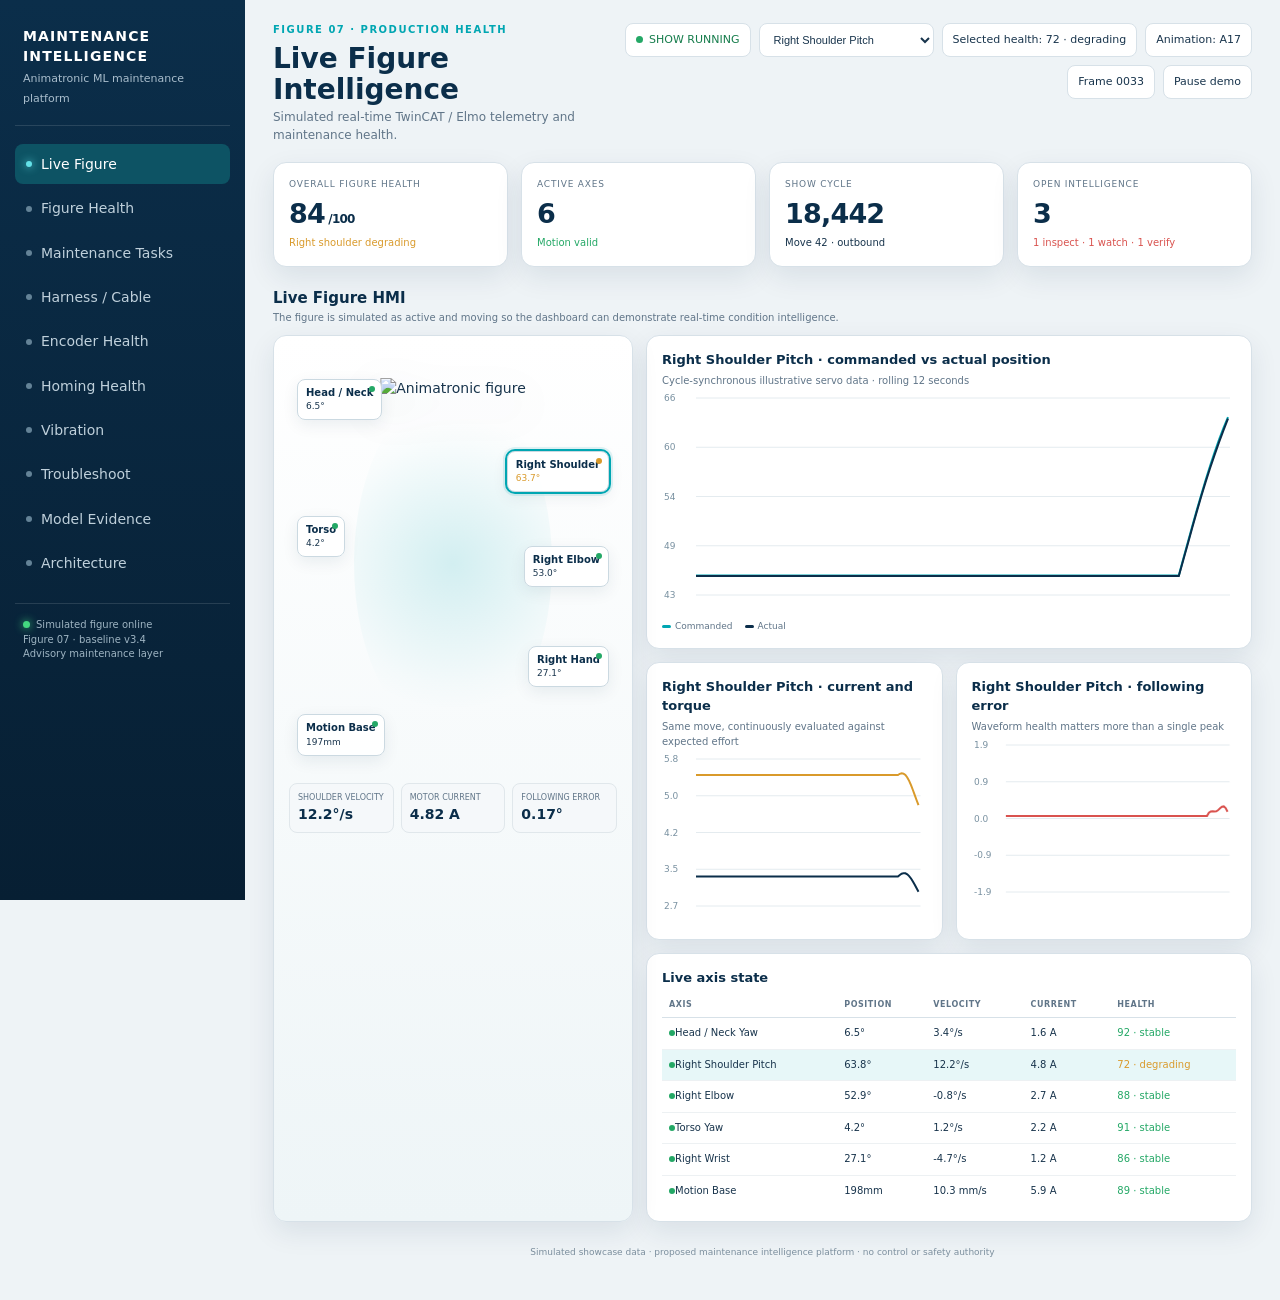
==== commit 04d212b2: "Fix figure rendering and add selectable actuator telemetry" ====
--- a/animatronic-maintenance/index.html
+++ b/animatronic-maintenance/index.html
@@ -18,7 +18,7 @@
 .brand{padding:4px 8px 18px;border-bottom:1px solid rgba(255,255,255,.12)}.brand strong{display:block;font-size:14px;letter-spacing:.08em;text-transform:uppercase}.brand span{color:#a9bdcc;font-size:11px}
 .nav{display:grid;gap:4px;margin-top:18px}.nav button{border:0;background:transparent;color:#bfd0db;text-align:left;padding:10px 11px;border-radius:8px;cursor:pointer;display:flex;gap:9px;align-items:center}.nav button:before{content:"";width:6px;height:6px;border-radius:50%;background:#648397}.nav button:hover,.nav button.active{background:#0d5364;color:#fff}.nav button.active:before{background:#64e1e8;box-shadow:0 0 8px #64e1e8}
 .sidefoot{margin-top:20px;padding:14px 8px;border-top:1px solid rgba(255,255,255,.12);font-size:10px;color:#9eb4c2}.live-dot{display:inline-block;width:7px;height:7px;border-radius:50%;background:#43d780;margin-right:6px;box-shadow:0 0 8px #43d780}
-.mobile-nav{display:none}.main{min-width:0;padding:23px 28px 40px}.top{display:flex;justify-content:space-between;gap:18px;align-items:flex-start;margin-bottom:18px}.eyebrow{font-size:10px;font-weight:800;letter-spacing:.15em;text-transform:uppercase;color:var(--teal)}h1{font-size:28px;line-height:1.12;margin:5px 0 4px;color:var(--navy)}.top p{margin:0;color:var(--muted);font-size:12px}.top-right{display:flex;gap:8px;flex-wrap:wrap;justify-content:flex-end}.pill,.btn{border:1px solid var(--line);background:#fff;color:var(--text);border-radius:8px;padding:8px 10px;font-size:11px}.btn{cursor:pointer}.btn.primary{background:var(--teal);border-color:var(--teal);color:#fff}.pill.live{color:#167d4c}.pill.live:before{content:"";display:inline-block;width:7px;height:7px;border-radius:50%;background:var(--green);margin-right:6px}
+.mobile-nav{display:none}.main{min-width:0;padding:23px 28px 40px}.top{display:flex;justify-content:space-between;gap:18px;align-items:flex-start;margin-bottom:18px}.eyebrow{font-size:10px;font-weight:800;letter-spacing:.15em;text-transform:uppercase;color:var(--teal)}h1{font-size:28px;line-height:1.12;margin:5px 0 4px;color:var(--navy)}.top p{margin:0;color:var(--muted);font-size:12px}.top-right{display:flex;gap:8px;flex-wrap:wrap;justify-content:flex-end}.pill,.btn{border:1px solid var(--line);background:#fff;color:var(--text);border-radius:8px;padding:8px 10px;font-size:11px}.btn{cursor:pointer}.btn.primary{background:var(--teal);border-color:var(--teal);color:#fff}.pill.live{color:#167d4c}.pill.live:before{content:"";display:inline-block;width:7px;height:7px;border-radius:50%;background:var(--green);margin-right:6px}.actuator-select{border:1px solid var(--line);background:#fff;color:var(--text);border-radius:8px;padding:8px 10px;font-size:11px;min-width:175px}.axis-table tr.axis-row{cursor:pointer;transition:background .15s}.axis-table tr.axis-row:hover{background:#f4fafb}.axis-table tr.axis-row.selected{background:#e7f7f8}.figure-node{cursor:pointer;transition:transform .15s,box-shadow .15s}.figure-node:hover{transform:translateY(-1px)}.figure-node.selected{outline:2px solid var(--teal);box-shadow:0 0 0 4px rgba(0,166,178,.12),0 5px 16px rgba(11,46,74,.08)}
 .view{display:none}.view.active{display:block}.grid{display:grid;gap:13px}.g4{grid-template-columns:repeat(4,minmax(0,1fr))}.g3{grid-template-columns:repeat(3,minmax(0,1fr))}.g2{grid-template-columns:repeat(2,minmax(0,1fr))}.span2{grid-column:span 2}.card{background:#fff;border:1px solid var(--line);border-radius:13px;padding:15px;box-shadow:var(--shadow);min-width:0}.card.dark{background:var(--navy);color:#fff;border-color:var(--navy)}.card h2,.card h3,.section h2{color:var(--navy)}.card.dark h2,.card.dark h3{color:#fff}.card h3{font-size:13px;margin:0 0 4px}.sub{font-size:10px;color:var(--muted)}.dark .sub{color:#aec2cf}
 .metric .label{font-size:9px;color:var(--muted);letter-spacing:.09em;text-transform:uppercase}.metric .value{font-size:27px;font-weight:800;letter-spacing:-.03em;color:var(--navy);margin-top:3px}.metric .delta{font-size:10px;margin-top:3px}.good{color:var(--green)!important}.warn{color:var(--amber)!important}.bad{color:var(--red)!important}.info{color:var(--teal)!important}
 .section{margin:21px 0 9px;display:flex;justify-content:space-between;gap:10px;align-items:end}.section h2{font-size:15px;margin:0}.section p{margin:2px 0 0;color:var(--muted);font-size:10px}
@@ -44,7 +44,7 @@
  .g2,.g3{grid-template-columns:1fr}.g4{grid-template-columns:repeat(2,1fr)}.span2{grid-column:auto}.task{grid-template-columns:1fr}.pipeline{grid-template-columns:repeat(2,1fr)}.chart{height:205px}.chart.lg{height:230px}
 }
 @media(max-width:480px){
- h1{font-size:22px}.main{padding-left:10px;padding-right:10px}.g4{grid-template-columns:1fr 1fr}.metric .value{font-size:22px}.figure-stage{height:385px}.figure-stage img{height:350px;max-width:82%}.figure-node{font-size:8px;padding:5px 6px}.node-head{left:3px}.node-shoulder{right:3px}.node-elbow{right:3px}.node-torso{left:3px}.node-hand{right:3px}.node-base{left:3px}.live-strip{grid-template-columns:repeat(3,1fr)}.live-box b{font-size:12px}.pipeline{grid-template-columns:1fr}.chart{height:190px}.top-right .pill{font-size:9px;padding:6px 8px}
+ h1{font-size:22px}.main{padding-left:10px;padding-right:10px}.g4{grid-template-columns:1fr 1fr}.metric .value{font-size:22px}.figure-stage{height:385px}.figure-stage img{height:350px;max-width:82%}.figure-node{font-size:8px;padding:5px 6px}.node-head{left:3px}.node-shoulder{right:3px}.node-elbow{right:3px}.node-torso{left:3px}.node-hand{right:3px}.node-base{left:3px}.live-strip{grid-template-columns:repeat(3,1fr)}.live-box b{font-size:12px}.pipeline{grid-template-columns:1fr}.chart{height:190px}.top-right .pill{font-size:9px;padding:6px 8px}.actuator-select{width:100%;min-width:0}
 }
 </style>
 </head>
@@ -63,7 +63,7 @@
 <main class="main">
  <div class="top">
   <div><div class="eyebrow">Figure 07 · production health</div><h1 id="pageTitle">Live Figure Intelligence</h1><p id="pageDesc">Simulated real-time TwinCAT / Elmo telemetry and maintenance health.</p></div>
-  <div class="top-right"><span class="pill live" id="runState">SHOW RUNNING</span><span class="pill" id="animName">Animation: A17</span><span class="pill" id="frameRead">Frame 0000</span><button class="btn" id="pauseBtn">Pause demo</button></div>
+  <div class="top-right"><span class="pill live" id="runState">SHOW RUNNING</span><select id="actuatorSelect" class="actuator-select" aria-label="Select actuator"></select><span class="pill" id="selectedHealth">Selected health: 72</span><span class="pill" id="animName">Animation: A17</span><span class="pill" id="frameRead">Frame 0000</span><button class="btn" id="pauseBtn">Pause demo</button></div>
  </div>
 
  <section id="live" class="view active">
@@ -77,13 +77,13 @@
   <div class="live-layout">
    <div class="card figure-card">
     <div class="figure-stage">
-     <img src="assets/figure.png" alt="Animatronic figure">
-     <div class="figure-node node-head"><b>Head / Neck</b><span id="nHead">+2.4°</span></div>
-     <div class="figure-node warn node-shoulder"><b>Right Shoulder</b><span id="nShoulder">57.2°</span></div>
-     <div class="figure-node node-elbow"><b>Right Elbow</b><span id="nElbow">31.0°</span></div>
-     <div class="figure-node node-torso"><b>Torso</b><span id="nTorso">-4.1°</span></div>
-     <div class="figure-node node-hand"><b>Right Hand</b><span id="nHand">12.2°</span></div>
-     <div class="figure-node node-base"><b>Motion Base</b><span id="nBase">0.18 m</span></div>
+     <img id="figureImage" src="[data-uri]" alt="Animatronic figure">
+     <div class="figure-node node-head" data-axis="0" id="axisNode0"><b>Head / Neck</b><span id="nHead">+2.4°</span></div>
+     <div class="figure-node warn node-shoulder selected" data-axis="1" id="axisNode1"><b>Right Shoulder</b><span id="nShoulder">57.2°</span></div>
+     <div class="figure-node node-elbow" data-axis="2" id="axisNode2"><b>Right Elbow</b><span id="nElbow">31.0°</span></div>
+     <div class="figure-node node-torso" data-axis="3" id="axisNode3"><b>Torso</b><span id="nTorso">-4.1°</span></div>
+     <div class="figure-node node-hand" data-axis="4" id="axisNode4"><b>Right Hand</b><span id="nHand">12.2°</span></div>
+     <div class="figure-node node-base" data-axis="5" id="axisNode5"><b>Motion Base</b><span id="nBase">0.18 m</span></div>
     </div>
     <div class="live-strip">
      <div class="live-box"><label>Shoulder velocity</label><b id="velLive">18.4°/s</b></div>
@@ -92,9 +92,9 @@
     </div>
    </div>
    <div class="grid g2">
-    <div class="card span2"><h3>Right Shoulder · commanded vs actual position</h3><div class="sub">Cycle-synchronous illustrative servo data · rolling 12 seconds</div><div class="chart"><canvas id="positionChart"></canvas></div><div class="legend"><span><i style="background:#00a6b2"></i>Commanded</span><span><i style="background:#0b2e4a"></i>Actual</span></div></div>
-    <div class="card"><h3>Effort · current and torque</h3><div class="sub">Same move, continuously evaluated against expected effort</div><div class="chart sm"><canvas id="effortChart"></canvas></div></div>
-    <div class="card"><h3>Following error</h3><div class="sub">Waveform health matters more than a single peak</div><div class="chart sm"><canvas id="errorChart"></canvas></div></div>
+    <div class="card span2"><h3 id="positionTitle">Right Shoulder Pitch · commanded vs actual position</h3><div class="sub">Cycle-synchronous illustrative servo data · rolling 12 seconds</div><div class="chart"><canvas id="positionChart"></canvas></div><div class="legend"><span><i style="background:#00a6b2"></i>Commanded</span><span><i style="background:#0b2e4a"></i>Actual</span></div></div>
+    <div class="card"><h3 id="effortTitle">Right Shoulder Pitch · current and torque</h3><div class="sub">Same move, continuously evaluated against expected effort</div><div class="chart sm"><canvas id="effortChart"></canvas></div></div>
+    <div class="card"><h3 id="errorTitle">Right Shoulder Pitch · following error</h3><div class="sub">Waveform health matters more than a single peak</div><div class="chart sm"><canvas id="errorChart"></canvas></div></div>
     <div class="card span2"><h3>Live axis state</h3><table class="axis-table"><thead><tr><th>Axis</th><th>Position</th><th>Velocity</th><th>Current</th><th>Health</th></tr></thead><tbody id="axisRows"></tbody></table></div>
    </div>
   </div>
@@ -278,35 +278,73 @@
  var p=prep(id);if(!p)return;opt=opt||{};var x=p.x,w=p.w,h=p.h,min=opt.min||Math.min.apply(null,data),max=opt.max||Math.max.apply(null,data);var range=max-min||1;grid(p,min,max);x.fillStyle=opt.color||colors.teal;
  data.forEach(function(v,i){var px=34+(w-42)*i/(data.length-1);var py=10+(h-28)*(max-v)/range;x.beginPath();x.arc(px,py,3,0,Math.PI*2);x.fill()});
 }
+
+var actuatorDefs=[
+ {name:"Head / Neck Yaw",short:"Head / Neck",unit:"°",base:0,amp:12,freq:.34,phase:.2,current:1.25,load:0.55,error:.07,health:92,status:"stable"},
+ {name:"Right Shoulder Pitch",short:"Right Shoulder",unit:"°",base:45,amp:24,freq:.82,phase:0,current:4.0,load:1.45,error:.28,health:72,status:"degrading"},
+ {name:"Right Elbow",short:"Right Elbow",unit:"°",base:35,amp:18,freq:.59,phase:1,current:2.7,load:.9,error:.12,health:88,status:"stable"},
+ {name:"Torso Yaw",short:"Torso",unit:"°",base:0,amp:7,freq:.22,phase:.4,current:1.8,load:.55,error:.09,health:91,status:"stable"},
+ {name:"Right Wrist",short:"Right Hand",unit:"°",base:18,amp:10,freq:1.1,phase:.8,current:1.1,load:.45,error:.08,health:86,status:"stable"},
+ {name:"Motion Base",short:"Motion Base",unit:"mm",base:180,amp:60,freq:.18,phase:.1,current:4.8,load:1.2,error:.65,health:89,status:"stable"}
+];
+var selectedAxis=1;
 var posCmd=[],posAct=[],cur=[],torque=[],err=[],vib=[],time=0,running=true,frame=0,cycle=18442;
-for(var i=0;i<120;i++){posCmd.push(45);posAct.push(45);cur.push(4);torque.push(2.5);err.push(0);vib.push(0)}
-var axisNames=["Head Yaw","R Shoulder Pitch","R Elbow","Torso Yaw","R Wrist","Motion Base"];
 function push(a,v){a.push(v);if(a.length>120)a.shift()}
+function axisValue(def,t){return def.base+def.amp*Math.sin(t*def.freq+def.phase)}
+function axisVelocity(def,t){return def.amp*def.freq*Math.cos(t*def.freq+def.phase)}
+function axisError(def,t,index){
+ var e=def.error*Math.sin(t*2.4+def.phase)+def.error*.28*Math.sin(t*7.2+index);
+ if(index===1){var q=axisValue(def,t);if(q>56&&q<65&&Math.sin(t*.31)>.985)e+=1.1}
+ return e;
+}
+function axisCurrent(def,t){return def.current+def.load*Math.abs(Math.cos(t*def.freq+def.phase))+.08*Math.sin(t*4.1+def.phase)}
+function resetSelectedBuffers(){
+ var d=actuatorDefs[selectedAxis],q=axisValue(d,time),a=axisCurrent(d,time),e=axisError(d,time,selectedAxis);
+ posCmd=[];posAct=[];cur=[];torque=[];err=[];
+ for(var i=0;i<120;i++){posCmd.push(q);posAct.push(q-e);cur.push(a);torque.push(a*.61);err.push(e)}
+}
+function setActuator(index){
+ selectedAxis=Number(index);var d=actuatorDefs[selectedAxis];
+ document.getElementById("actuatorSelect").value=String(selectedAxis);
+ document.getElementById("positionTitle").textContent=d.name+" · commanded vs actual position";
+ document.getElementById("effortTitle").textContent=d.name+" · current and torque";
+ document.getElementById("errorTitle").textContent=d.name+" · following error";
+ document.getElementById("selectedHealth").textContent="Selected health: "+d.health+" · "+d.status;
+ document.querySelectorAll(".figure-node").forEach(function(n){n.classList.toggle("selected",Number(n.getAttribute("data-axis"))===selectedAxis)});
+ resetSelectedBuffers();updateAxisTable();drawVisible();
+}
+var sel=document.getElementById("actuatorSelect");
+actuatorDefs.forEach(function(d,i){var o=document.createElement("option");o.value=i;o.textContent=d.name;sel.appendChild(o)});
+sel.addEventListener("change",function(){setActuator(this.value)});
+document.querySelectorAll(".figure-node[data-axis]").forEach(function(n){n.addEventListener("click",function(){setActuator(this.getAttribute("data-axis"))})});
+
 function liveTick(){
  if(!running)return;time+=.1;frame=(frame+3)%1800;if(frame<3&&time>1)cycle++;
- var q=45+24*Math.sin(time*.82)+4*Math.sin(time*.21);
- var v=19.7*Math.cos(time*.82)+.84*Math.cos(time*.21);
- var fe=.28*Math.sin(time*2.4)+.08*Math.sin(time*7.2);
- if(q>56&&q<65&&Math.sin(time*.31)>.985)fe+=1.1;
- var qa=q-fe;
- var amp=3.6+1.6*Math.abs(Math.cos(time*.82))+.18*Math.sin(time*4.1);
- var tq=amp*.61+.09*Math.sin(time*2.1);
+ var d=actuatorDefs[selectedAxis],q=axisValue(d,time),v=axisVelocity(d,time),fe=axisError(d,time,selectedAxis),qa=q-fe;
+ var amp=axisCurrent(d,time),tq=amp*.61+.09*Math.sin(time*2.1+d.phase);
  var vv=.12*Math.sin(time*12)+.06*Math.sin(time*24)+.04*Math.sin(time*36);
  push(posCmd,q);push(posAct,qa);push(cur,amp);push(torque,tq);push(err,fe);push(vib,vv);
- document.getElementById("nShoulder").textContent=qa.toFixed(1)+"°";document.getElementById("nHead").textContent=(8*Math.sin(time*.34)).toFixed(1)+"°";document.getElementById("nElbow").textContent=(35+18*Math.sin(time*.59+1)).toFixed(1)+"°";document.getElementById("nTorso").textContent=(7*Math.sin(time*.22)).toFixed(1)+"°";document.getElementById("nHand").textContent=(18+10*Math.sin(time*1.1)).toFixed(1)+"°";document.getElementById("nBase").textContent=(.18+.06*Math.sin(time*.18)).toFixed(2)+" m";
- document.getElementById("velLive").textContent=v.toFixed(1)+"°/s";document.getElementById("curLive").textContent=amp.toFixed(2)+" A";document.getElementById("errLive").textContent=fe.toFixed(2)+"°";document.getElementById("frameRead").textContent="Frame "+String(frame).padStart(4,"0");document.getElementById("cycleRead").textContent=cycle.toLocaleString();
- updateAxisTable(q,v,amp);drawVisible();
-}
-function updateAxisTable(q,v,a){
- var vals=[
-  [8*Math.sin(time*.34),2.7*Math.cos(time*.34),1.2],
-  [q,v,a],[35+18*Math.sin(time*.59+1),10.6*Math.cos(time*.59+1),3.1],
-  [7*Math.sin(time*.22),1.54*Math.cos(time*.22),2.0],
-  [18+10*Math.sin(time*1.1),11*Math.cos(time*1.1),1.4],
-  [.18+.06*Math.sin(time*.18),.0108*Math.cos(time*.18),5.3]
- ];
- document.getElementById("axisRows").innerHTML=axisNames.map(function(n,i){return "<tr><td><span class='status'></span>"+n+"</td><td>"+vals[i][0].toFixed(i===5?3:1)+(i===5?" m":"°")+"</td><td>"+vals[i][1].toFixed(1)+(i===5?" m/s":"°/s")+"</td><td>"+vals[i][2].toFixed(1)+" A</td><td>"+(i===1?"<span class='warn'>72 · degrading</span>":"<span class='good'>stable</span>")+"</td></tr>"}).join("");
-}
+
+ actuatorDefs.forEach(function(ad,i){
+   var val=axisValue(ad,time)-axisError(ad,time,i);
+   var node=document.getElementById("axisNode"+i);
+   if(node){var span=node.querySelector("span");if(span)span.textContent=val.toFixed(i===5?0:1)+ad.unit}
+ });
+ document.getElementById("velLive").textContent=v.toFixed(1)+(d.unit==="mm"?" mm/s":"°/s");
+ document.getElementById("curLive").textContent=amp.toFixed(2)+" A";
+ document.getElementById("errLive").textContent=fe.toFixed(2)+d.unit;
+ document.getElementById("frameRead").textContent="Frame "+String(frame).padStart(4,"0");
+ document.getElementById("cycleRead").textContent=cycle.toLocaleString();
+ updateAxisTable();drawVisible();
+}
+function updateAxisTable(){
+ document.getElementById("axisRows").innerHTML=actuatorDefs.map(function(d,i){
+  var q=axisValue(d,time),v=axisVelocity(d,time),a=axisCurrent(d,time);
+  return "<tr class='axis-row "+(i===selectedAxis?"selected":"")+"' data-axis='"+i+"'><td><span class='status'></span>"+d.name+"</td><td>"+q.toFixed(i===5?0:1)+d.unit+"</td><td>"+v.toFixed(1)+(d.unit==="mm"?" mm/s":"°/s")+"</td><td>"+a.toFixed(1)+" A</td><td>"+(d.status==="degrading"?"<span class='warn'>"+d.health+" · degrading</span>":"<span class='good'>"+d.health+" · stable</span>")+"</td></tr>"
+ }).join("");
+ document.querySelectorAll("#axisRows .axis-row").forEach(function(r){r.addEventListener("click",function(){setActuator(this.getAttribute("data-axis"))})});
+}
+resetSelectedBuffers();
 var healthDays=[],figHealth=[],cableHealth=[],shoulderHealth=[];
 for(var d=1;d<=30;d++){healthDays.push(d);figHealth.push(88-d*.12+.35*Math.sin(d*.55));cableHealth.push(77-d*.34+.5*Math.sin(d*.43));shoulderHealth.push(82-d*.32+.7*Math.sin(d*.37))}
 var poseLabels=["25–35","35–45","45–55","55–65","65–75","75–85"],poseVals=[.1,.2,1.4,19.5,2.1,.3];
@@ -319,7 +357,7 @@
 function drawVisible(){
  lineChart("positionChart",[{data:posCmd,color:colors.teal},{data:posAct,color:colors.navy}]);
  lineChart("effortChart",[{data:cur,color:colors.amber},{data:torque,color:colors.navy}]);
- lineChart("errorChart",[{data:err,color:colors.red}],{min:-1.5,max:1.5});
+ var ed=actuatorDefs[selectedAxis];var erange=ed.unit==="mm"?2.5:1.5;lineChart("errorChart",[{data:err,color:colors.red}],{min:-erange,max:erange});
  lineChart("healthTrend",[{data:figHealth,color:colors.green},{data:cableHealth,color:colors.teal},{data:shoulderHealth,color:colors.amber}],{min:60,max:95});
  barChart("poseChart",poseLabels,[{data:poseVals,color:colors.teal}],{max:22});
  lineChart("harnessTrend",[{data:harnessRate,color:colors.red}],{min:0,max:4.8});
@@ -333,7 +371,7 @@
 }
 document.getElementById("pauseBtn").addEventListener("click",function(){running=!running;this.textContent=running?"Pause demo":"Resume demo";document.getElementById("runState").textContent=running?"SHOW RUNNING":"DEMO PAUSED"});
 window.addEventListener("resize",function(){clearTimeout(window.__rz);window.__rz=setTimeout(drawVisible,100)});
-updateAxisTable(45,0,4);drawVisible();setInterval(liveTick,100);
+setActuator(1);updateAxisTable();drawVisible();setInterval(liveTick,100);
 })();
 </script>
 </body></html>
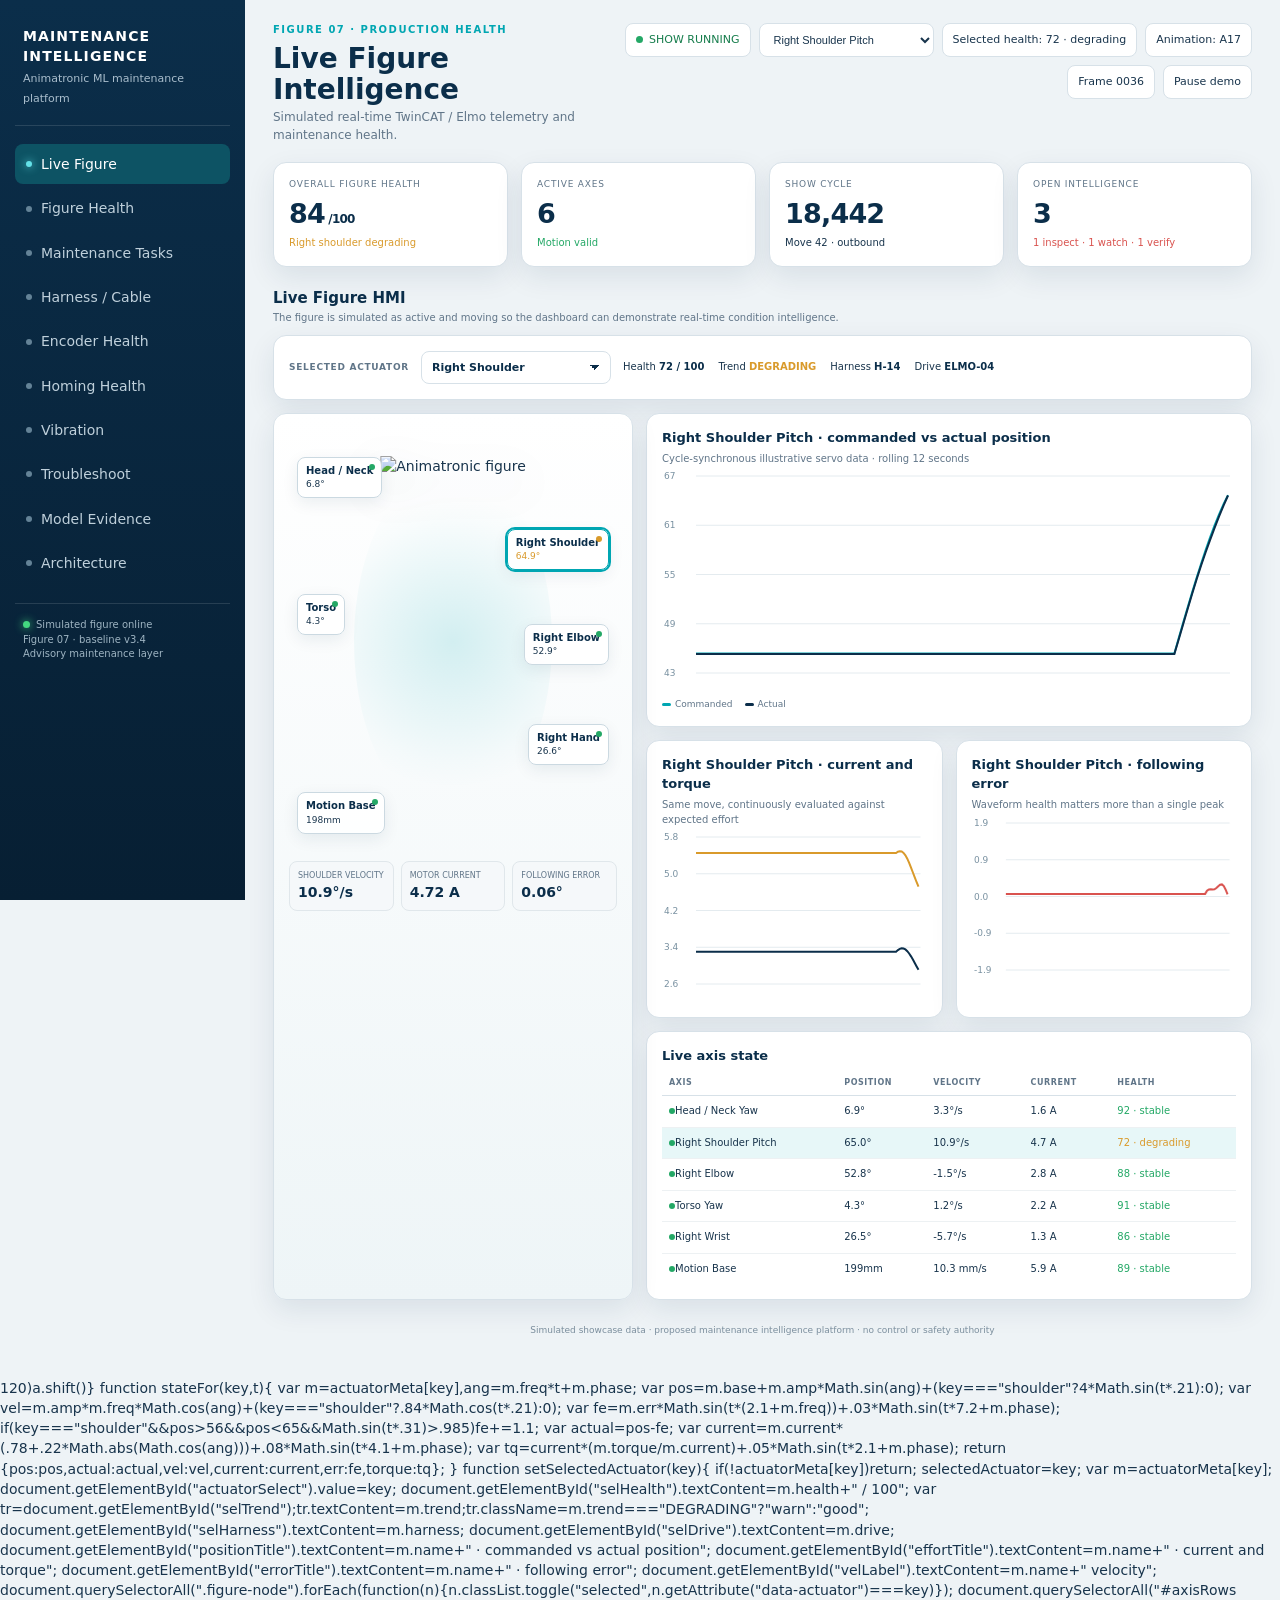
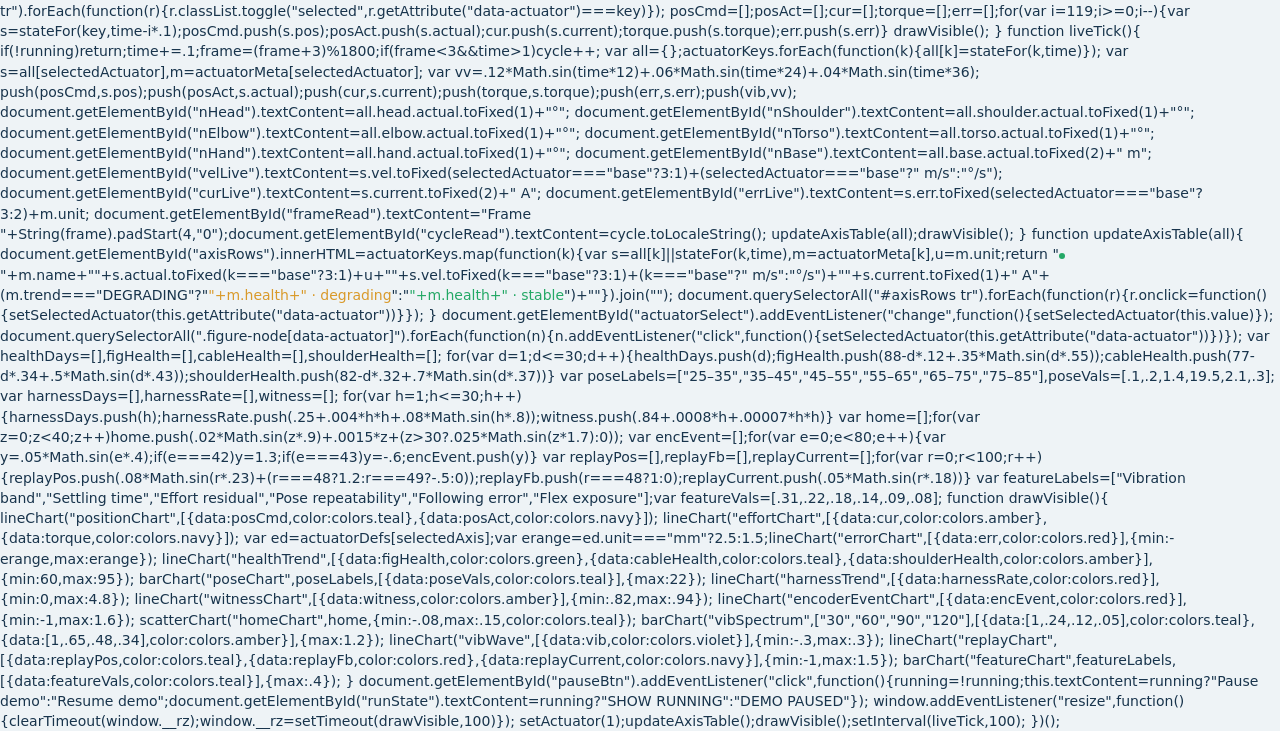
==== commit 50841f7f: "Fix figure asset and add selectable live actuators" ====
--- a/animatronic-maintenance/index.html
+++ b/animatronic-maintenance/index.html
@@ -23,7 +23,7 @@
 .metric .label{font-size:9px;color:var(--muted);letter-spacing:.09em;text-transform:uppercase}.metric .value{font-size:27px;font-weight:800;letter-spacing:-.03em;color:var(--navy);margin-top:3px}.metric .delta{font-size:10px;margin-top:3px}.good{color:var(--green)!important}.warn{color:var(--amber)!important}.bad{color:var(--red)!important}.info{color:var(--teal)!important}
 .section{margin:21px 0 9px;display:flex;justify-content:space-between;gap:10px;align-items:end}.section h2{font-size:15px;margin:0}.section p{margin:2px 0 0;color:var(--muted);font-size:10px}
 .live-layout{display:grid;grid-template-columns:360px minmax(0,1fr);gap:13px}.figure-card{position:relative;min-height:520px;overflow:hidden;background:linear-gradient(180deg,#fff,#eef5f7)}.figure-stage{height:425px;position:relative}.figure-stage:before{content:"";position:absolute;inset:35px 65px;border-radius:50%;background:radial-gradient(circle,rgba(0,166,178,.16),rgba(0,166,178,.02) 60%,transparent 72%)}.figure-stage img{display:block!important;position:absolute;left:50%;bottom:8px;transform:translateX(-50%);height:390px;max-width:78%;object-fit:contain;z-index:1;filter:drop-shadow(0 15px 20px rgba(11,46,74,.17))}
-.figure-node{position:absolute;z-index:2;background:rgba(255,255,255,.94);border:1px solid #cbd9e1;border-radius:8px;padding:6px 8px;font-size:9px;box-shadow:0 5px 16px rgba(11,46,74,.08)}.figure-node b{display:block;font-size:10px;color:var(--navy)}.figure-node:after{content:"";position:absolute;right:6px;top:6px;width:6px;height:6px;border-radius:50%;background:var(--green)}.figure-node.warn:after{background:var(--amber)}.node-head{left:8px;top:28px}.node-shoulder{right:8px;top:100px}.node-elbow{right:8px;top:195px}.node-torso{left:8px;top:165px}.node-hand{right:8px;top:295px}.node-base{left:8px;bottom:20px}
+.actuator-toolbar{display:flex;gap:12px;align-items:center;flex-wrap:wrap;margin-bottom:13px}.actuator-toolbar label{font-size:9px;color:var(--muted);text-transform:uppercase;letter-spacing:.08em;font-weight:800}.actuator-toolbar select{appearance:none;border:1px solid var(--line);background:#fff;color:var(--navy);border-radius:8px;padding:9px 36px 9px 10px;font:600 11px system-ui;min-width:190px;background-image:linear-gradient(45deg,transparent 50%,var(--navy) 50%),linear-gradient(135deg,var(--navy) 50%,transparent 50%);background-position:calc(100% - 15px) 13px,calc(100% - 10px) 13px;background-size:5px 5px,5px 5px;background-repeat:no-repeat}.actuator-readout{display:flex;gap:14px;flex-wrap:wrap;font-size:10px}.actuator-readout b{color:var(--navy)}.figure-node{cursor:pointer;transition:.15s}.figure-node:hover,.figure-node.selected{border-color:var(--teal);box-shadow:0 0 0 2px rgba(0,166,178,.14),0 5px 16px rgba(11,46,74,.08)}.axis-table tbody tr{cursor:pointer}.axis-table tbody tr:hover,.axis-table tbody tr.selected{background:#eef9fa}.figure-node{position:absolute;z-index:2;background:rgba(255,255,255,.94);border:1px solid #cbd9e1;border-radius:8px;padding:6px 8px;font-size:9px;box-shadow:0 5px 16px rgba(11,46,74,.08)}.figure-node b{display:block;font-size:10px;color:var(--navy)}.figure-node:after{content:"";position:absolute;right:6px;top:6px;width:6px;height:6px;border-radius:50%;background:var(--green)}.figure-node.warn:after{background:var(--amber)}.node-head{left:8px;top:28px}.node-shoulder{right:8px;top:100px}.node-elbow{right:8px;top:195px}.node-torso{left:8px;top:165px}.node-hand{right:8px;top:295px}.node-base{left:8px;bottom:20px}
 .live-strip{display:grid;grid-template-columns:repeat(3,1fr);gap:7px;margin-top:7px}.live-box{background:#f5f8fa;border:1px solid #e0e7eb;border-radius:8px;padding:8px}.live-box label{display:block;font-size:8px;color:var(--muted);text-transform:uppercase}.live-box b{font-size:14px;color:var(--navy)}
 .chart{height:225px;position:relative}.chart.sm{height:175px}.chart.lg{height:280px}canvas{width:100%;height:100%;display:block}.legend{display:flex;gap:12px;flex-wrap:wrap;margin-top:7px;color:var(--muted);font-size:9px}.legend i{display:inline-block;width:9px;height:3px;border-radius:3px;margin-right:4px;vertical-align:middle}
 .axis-table{width:100%;border-collapse:collapse;font-size:10px}.axis-table th{text-align:left;color:var(--muted);font-size:8px;text-transform:uppercase;letter-spacing:.07em;padding:7px;border-bottom:1px solid var(--line)}.axis-table td{padding:8px 7px;border-bottom:1px solid #edf1f3}.axis-table tr:last-child td{border-bottom:0}.status{display:inline-flex;align-items:center;gap:5px}.status:before{content:"";width:6px;height:6px;border-radius:50%;background:var(--green)}
@@ -74,19 +74,31 @@
    <div class="card metric"><div class="label">Open intelligence</div><div class="value">3</div><div class="delta bad">1 inspect · 1 watch · 1 verify</div></div>
   </div>
   <div class="section"><div><h2>Live Figure HMI</h2><p>The figure is simulated as active and moving so the dashboard can demonstrate real-time condition intelligence.</p></div></div>
-  <div class="live-layout">
+  <div class="card actuator-toolbar">
+     <label for="actuatorSelect">Selected actuator</label>
+     <select id="actuatorSelect">
+       <option value="head">Head / Neck</option>
+       <option value="shoulder" selected>Right Shoulder</option>
+       <option value="elbow">Right Elbow</option>
+       <option value="torso">Torso</option>
+       <option value="hand">Right Hand / Wrist</option>
+       <option value="base">Motion Base</option>
+     </select>
+     <div class="actuator-readout"><span>Health <b id="selHealth">72 / 100</b></span><span>Trend <b id="selTrend" class="warn">DEGRADING</b></span><span>Harness <b id="selHarness">H-14</b></span><span>Drive <b id="selDrive">ELMO-04</b></span></div>
+   </div>
+   <div class="live-layout">
    <div class="card figure-card">
     <div class="figure-stage">
      <img id="figureImage" src="[data-uri]" alt="Animatronic figure">
-     <div class="figure-node node-head" data-axis="0" id="axisNode0"><b>Head / Neck</b><span id="nHead">+2.4°</span></div>
+     <div class="figure-node node-head" data-actuator="head" data-axis="0" id="axisNode0"><b>Head / Neck</b><span id="nHead">+2.4°</span></div>
      <div class="figure-node warn node-shoulder selected" data-axis="1" id="axisNode1"><b>Right Shoulder</b><span id="nShoulder">57.2°</span></div>
-     <div class="figure-node node-elbow" data-axis="2" id="axisNode2"><b>Right Elbow</b><span id="nElbow">31.0°</span></div>
-     <div class="figure-node node-torso" data-axis="3" id="axisNode3"><b>Torso</b><span id="nTorso">-4.1°</span></div>
-     <div class="figure-node node-hand" data-axis="4" id="axisNode4"><b>Right Hand</b><span id="nHand">12.2°</span></div>
-     <div class="figure-node node-base" data-axis="5" id="axisNode5"><b>Motion Base</b><span id="nBase">0.18 m</span></div>
+     <div class="figure-node node-elbow" data-actuator="elbow" data-axis="2" id="axisNode2"><b>Right Elbow</b><span id="nElbow">31.0°</span></div>
+     <div class="figure-node node-torso" data-actuator="torso" data-axis="3" id="axisNode3"><b>Torso</b><span id="nTorso">-4.1°</span></div>
+     <div class="figure-node node-hand" data-actuator="hand" data-axis="4" id="axisNode4"><b>Right Hand</b><span id="nHand">12.2°</span></div>
+     <div class="figure-node node-base" data-actuator="base" data-axis="5" id="axisNode5"><b>Motion Base</b><span id="nBase">0.18 m</span></div>
     </div>
     <div class="live-strip">
-     <div class="live-box"><label>Shoulder velocity</label><b id="velLive">18.4°/s</b></div>
+     <div class="live-box"><label id="velLabel">Shoulder velocity</label><b id="velLive">18.4°/s</b></div>
      <div class="live-box"><label>Motor current</label><b id="curLive">4.8 A</b></div>
      <div class="live-box"><label>Following error</label><b id="errLive">0.34°</b></div>
     </div>
@@ -374,4 +386,97 @@
 setActuator(1);updateAxisTable();drawVisible();setInterval(liveTick,100);
 })();
 </script>
+</body></htmlvar actuatorMeta={
+ head:{name:"Head / Neck",unit:"°",health:92,trend:"STABLE",harness:"H-02",drive:"ELMO-01",base:2,amp:9,freq:.34,phase:.2,current:1.25,err:.08,torque:.75},
+ shoulder:{name:"Right Shoulder",unit:"°",health:72,trend:"DEGRADING",harness:"H-14",drive:"ELMO-04",base:45,amp:24,freq:.82,phase:0,current:4.6,err:.28,torque:2.8},
+ elbow:{name:"Right Elbow",unit:"°",health:88,trend:"STABLE",harness:"H-14",drive:"ELMO-05",base:35,amp:18,freq:.59,phase:1,current:3.05,err:.13,torque:1.9},
+ torso:{name:"Torso",unit:"°",health:91,trend:"STABLE",harness:"H-08",drive:"ELMO-03",base:0,amp:7,freq:.22,phase:.4,current:2.0,err:.09,torque:1.3},
+ hand:{name:"Right Hand / Wrist",unit:"°",health:86,trend:"STABLE",harness:"H-16",drive:"ELMO-06",base:18,amp:10,freq:1.10,phase:.7,current:1.45,err:.16,torque:.9},
+ base:{name:"Motion Base",unit:"m",health:89,trend:"STABLE",harness:"H-20",drive:"ELMO-09",base:.18,amp:.06,freq:.18,phase:.3,current:5.3,err:.0015,torque:3.2}
+};
+var actuatorKeys=["head","shoulder","elbow","torso","hand","base"];
+var selectedActuator="shoulder";
+var posCmd=[],posAct=[],cur=[],torque=[],err=[],vib=[],time=0,running=true,frame=0,cycle=18442;
+for(var i=0;i<120;i++){posCmd.push(45);posAct.push(45);cur.push(4);torque.push(2.5);err.push(0);vib.push(0)}
+function push(a,v){a.push(v);if(a.length>120)a.shift()}
+function stateFor(key,t){
+ var m=actuatorMeta[key],ang=m.freq*t+m.phase;
+ var pos=m.base+m.amp*Math.sin(ang)+(key==="shoulder"?4*Math.sin(t*.21):0);
+ var vel=m.amp*m.freq*Math.cos(ang)+(key==="shoulder"?.84*Math.cos(t*.21):0);
+ var fe=m.err*Math.sin(t*(2.1+m.freq))+.03*Math.sin(t*7.2+m.phase);
+ if(key==="shoulder"&&pos>56&&pos<65&&Math.sin(t*.31)>.985)fe+=1.1;
+ var actual=pos-fe;
+ var current=m.current*(.78+.22*Math.abs(Math.cos(ang)))+.08*Math.sin(t*4.1+m.phase);
+ var tq=current*(m.torque/m.current)+.05*Math.sin(t*2.1+m.phase);
+ return {pos:pos,actual:actual,vel:vel,current:current,err:fe,torque:tq};
+}
+function setSelectedActuator(key){
+ if(!actuatorMeta[key])return; selectedActuator=key; var m=actuatorMeta[key];
+ document.getElementById("actuatorSelect").value=key;
+ document.getElementById("selHealth").textContent=m.health+" / 100";
+ var tr=document.getElementById("selTrend");tr.textContent=m.trend;tr.className=m.trend==="DEGRADING"?"warn":"good";
+ document.getElementById("selHarness").textContent=m.harness;
+ document.getElementById("selDrive").textContent=m.drive;
+ document.getElementById("positionTitle").textContent=m.name+" · commanded vs actual position";
+ document.getElementById("effortTitle").textContent=m.name+" · current and torque";
+ document.getElementById("errorTitle").textContent=m.name+" · following error";
+ document.getElementById("velLabel").textContent=m.name+" velocity";
+ document.querySelectorAll(".figure-node").forEach(function(n){n.classList.toggle("selected",n.getAttribute("data-actuator")===key)});
+ document.querySelectorAll("#axisRows tr").forEach(function(r){r.classList.toggle("selected",r.getAttribute("data-actuator")===key)});
+ posCmd=[];posAct=[];cur=[];torque=[];err=[];for(var i=119;i>=0;i--){var s=stateFor(key,time-i*.1);posCmd.push(s.pos);posAct.push(s.actual);cur.push(s.current);torque.push(s.torque);err.push(s.err)}
+ drawVisible();
+}
+function liveTick(){
+ if(!running)return;time+=.1;frame=(frame+3)%1800;if(frame<3&&time>1)cycle++;
+ var all={};actuatorKeys.forEach(function(k){all[k]=stateFor(k,time)});
+ var s=all[selectedActuator],m=actuatorMeta[selectedActuator];
+ var vv=.12*Math.sin(time*12)+.06*Math.sin(time*24)+.04*Math.sin(time*36);
+ push(posCmd,s.pos);push(posAct,s.actual);push(cur,s.current);push(torque,s.torque);push(err,s.err);push(vib,vv);
+ document.getElementById("nHead").textContent=all.head.actual.toFixed(1)+"°";
+ document.getElementById("nShoulder").textContent=all.shoulder.actual.toFixed(1)+"°";
+ document.getElementById("nElbow").textContent=all.elbow.actual.toFixed(1)+"°";
+ document.getElementById("nTorso").textContent=all.torso.actual.toFixed(1)+"°";
+ document.getElementById("nHand").textContent=all.hand.actual.toFixed(1)+"°";
+ document.getElementById("nBase").textContent=all.base.actual.toFixed(2)+" m";
+ document.getElementById("velLive").textContent=s.vel.toFixed(selectedActuator==="base"?3:1)+(selectedActuator==="base"?" m/s":"°/s");
+ document.getElementById("curLive").textContent=s.current.toFixed(2)+" A";
+ document.getElementById("errLive").textContent=s.err.toFixed(selectedActuator==="base"?3:2)+m.unit;
+ document.getElementById("frameRead").textContent="Frame "+String(frame).padStart(4,"0");document.getElementById("cycleRead").textContent=cycle.toLocaleString();
+ updateAxisTable(all);drawVisible();
+}
+function updateAxisTable(all){
+ document.getElementById("axisRows").innerHTML=actuatorKeys.map(function(k){var s=all[k]||stateFor(k,time),m=actuatorMeta[k],u=m.unit;return "<tr data-actuator='"+k+"' class='"+(k===selectedActuator?"selected":"")+"'><td><span class='status'></span>"+m.name+"</td><td>"+s.actual.toFixed(k==="base"?3:1)+u+"</td><td>"+s.vel.toFixed(k==="base"?3:1)+(k==="base"?" m/s":"°/s")+"</td><td>"+s.current.toFixed(1)+" A</td><td>"+(m.trend==="DEGRADING"?"<span class='warn'>"+m.health+" · degrading</span>":"<span class='good'>"+m.health+" · stable</span>")+"</td></tr>"}).join("");
+ document.querySelectorAll("#axisRows tr").forEach(function(r){r.onclick=function(){setSelectedActuator(this.getAttribute("data-actuator"))}});
+}
+document.getElementById("actuatorSelect").addEventListener("change",function(){setSelectedActuator(this.value)});
+document.querySelectorAll(".figure-node[data-actuator]").forEach(function(n){n.addEventListener("click",function(){setSelectedActuator(this.getAttribute("data-actuator"))})});
+var healthDays=[],figHealth=[],cableHealth=[],shoulderHealth=[];
+for(var d=1;d<=30;d++){healthDays.push(d);figHealth.push(88-d*.12+.35*Math.sin(d*.55));cableHealth.push(77-d*.34+.5*Math.sin(d*.43));shoulderHealth.push(82-d*.32+.7*Math.sin(d*.37))}
+var poseLabels=["25–35","35–45","45–55","55–65","65–75","75–85"],poseVals=[.1,.2,1.4,19.5,2.1,.3];
+var harnessDays=[],harnessRate=[],witness=[];
+for(var h=1;h<=30;h++){harnessDays.push(h);harnessRate.push(.25+.004*h*h+.08*Math.sin(h*.8));witness.push(.84+.0008*h+.00007*h*h)}
+var home=[];for(var z=0;z<40;z++)home.push(.02*Math.sin(z*.9)+.0015*z+(z>30?.025*Math.sin(z*1.7):0));
+var encEvent=[];for(var e=0;e<80;e++){var y=.05*Math.sin(e*.4);if(e===42)y=1.3;if(e===43)y=-.6;encEvent.push(y)}
+var replayPos=[],replayFb=[],replayCurrent=[];for(var r=0;r<100;r++){replayPos.push(.08*Math.sin(r*.23)+(r===48?1.2:r===49?-.5:0));replayFb.push(r===48?1:0);replayCurrent.push(.05*Math.sin(r*.18))}
+var featureLabels=["Vibration band","Settling time","Effort residual","Pose repeatability","Following error","Flex exposure"];var featureVals=[.31,.22,.18,.14,.09,.08];
+function drawVisible(){
+ lineChart("positionChart",[{data:posCmd,color:colors.teal},{data:posAct,color:colors.navy}]);
+ lineChart("effortChart",[{data:cur,color:colors.amber},{data:torque,color:colors.navy}]);
+ var ed=actuatorDefs[selectedAxis];var erange=ed.unit==="mm"?2.5:1.5;lineChart("errorChart",[{data:err,color:colors.red}],{min:-erange,max:erange});
+ lineChart("healthTrend",[{data:figHealth,color:colors.green},{data:cableHealth,color:colors.teal},{data:shoulderHealth,color:colors.amber}],{min:60,max:95});
+ barChart("poseChart",poseLabels,[{data:poseVals,color:colors.teal}],{max:22});
+ lineChart("harnessTrend",[{data:harnessRate,color:colors.red}],{min:0,max:4.8});
+ lineChart("witnessChart",[{data:witness,color:colors.amber}],{min:.82,max:.94});
+ lineChart("encoderEventChart",[{data:encEvent,color:colors.red}],{min:-1,max:1.6});
+ scatterChart("homeChart",home,{min:-.08,max:.15,color:colors.teal});
+ barChart("vibSpectrum",["30","60","90","120"],[{data:[1,.24,.12,.05],color:colors.teal},{data:[1,.65,.48,.34],color:colors.amber}],{max:1.2});
+ lineChart("vibWave",[{data:vib,color:colors.violet}],{min:-.3,max:.3});
+ lineChart("replayChart",[{data:replayPos,color:colors.teal},{data:replayFb,color:colors.red},{data:replayCurrent,color:colors.navy}],{min:-1,max:1.5});
+ barChart("featureChart",featureLabels,[{data:featureVals,color:colors.teal}],{max:.4});
+}
+document.getElementById("pauseBtn").addEventListener("click",function(){running=!running;this.textContent=running?"Pause demo":"Resume demo";document.getElementById("runState").textContent=running?"SHOW RUNNING":"DEMO PAUSED"});
+window.addEventListener("resize",function(){clearTimeout(window.__rz);window.__rz=setTimeout(drawVisible,100)});
+setActuator(1);updateAxisTable();drawVisible();setInterval(liveTick,100);
+})();
+</script>
 </body></html>
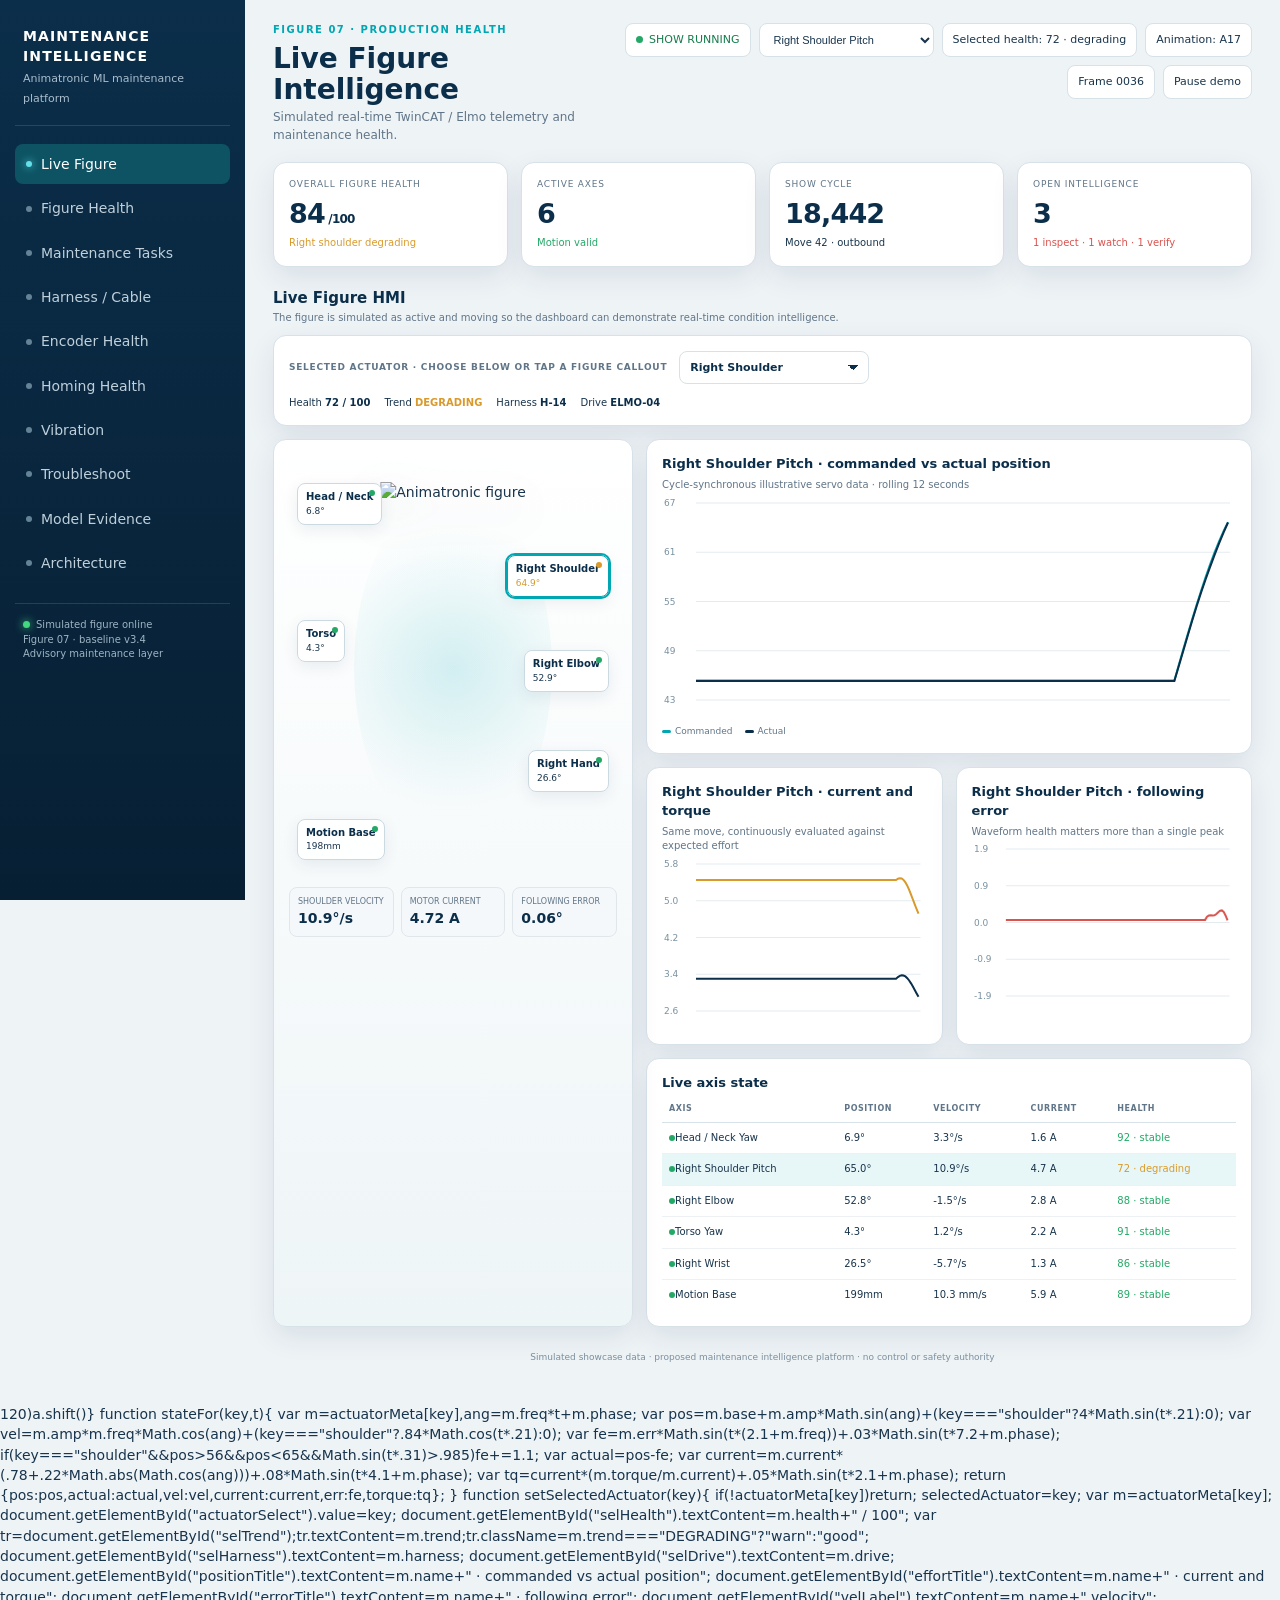
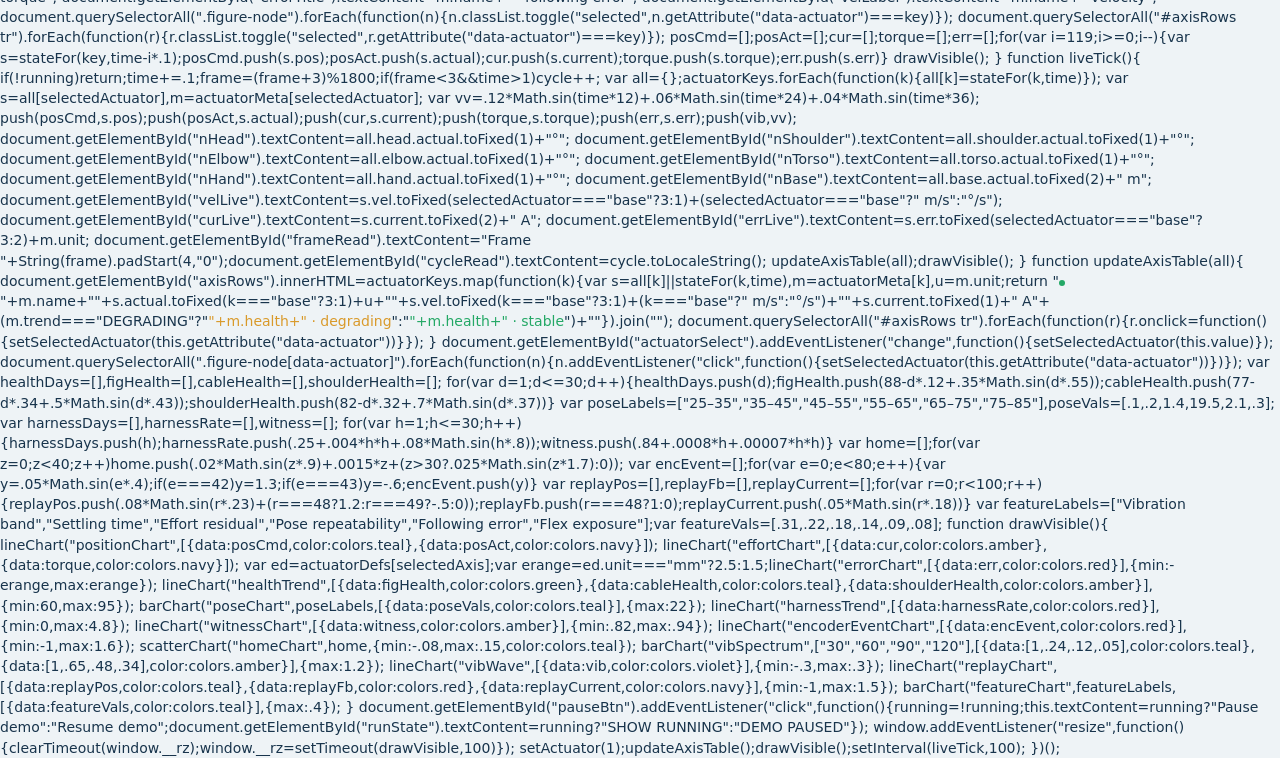
==== commit 825103fb: "Complete actuator selection on figure HMI" ====
--- a/animatronic-maintenance/index.html
+++ b/animatronic-maintenance/index.html
@@ -75,7 +75,7 @@
   </div>
   <div class="section"><div><h2>Live Figure HMI</h2><p>The figure is simulated as active and moving so the dashboard can demonstrate real-time condition intelligence.</p></div></div>
   <div class="card actuator-toolbar">
-     <label for="actuatorSelect">Selected actuator</label>
+     <label for="actuatorSelect">Selected actuator · choose below or tap a figure callout</label>
      <select id="actuatorSelect">
        <option value="head">Head / Neck</option>
        <option value="shoulder" selected>Right Shoulder</option>
@@ -91,7 +91,7 @@
     <div class="figure-stage">
      <img id="figureImage" src="[data-uri]" alt="Animatronic figure">
      <div class="figure-node node-head" data-actuator="head" data-axis="0" id="axisNode0"><b>Head / Neck</b><span id="nHead">+2.4°</span></div>
-     <div class="figure-node warn node-shoulder selected" data-axis="1" id="axisNode1"><b>Right Shoulder</b><span id="nShoulder">57.2°</span></div>
+     <div class="figure-node warn node-shoulder selected" data-actuator="shoulder" data-axis="1" id="axisNode1"><b>Right Shoulder</b><span id="nShoulder">57.2°</span></div>
      <div class="figure-node node-elbow" data-actuator="elbow" data-axis="2" id="axisNode2"><b>Right Elbow</b><span id="nElbow">31.0°</span></div>
      <div class="figure-node node-torso" data-actuator="torso" data-axis="3" id="axisNode3"><b>Torso</b><span id="nTorso">-4.1°</span></div>
      <div class="figure-node node-hand" data-actuator="hand" data-axis="4" id="axisNode4"><b>Right Hand</b><span id="nHand">12.2°</span></div>
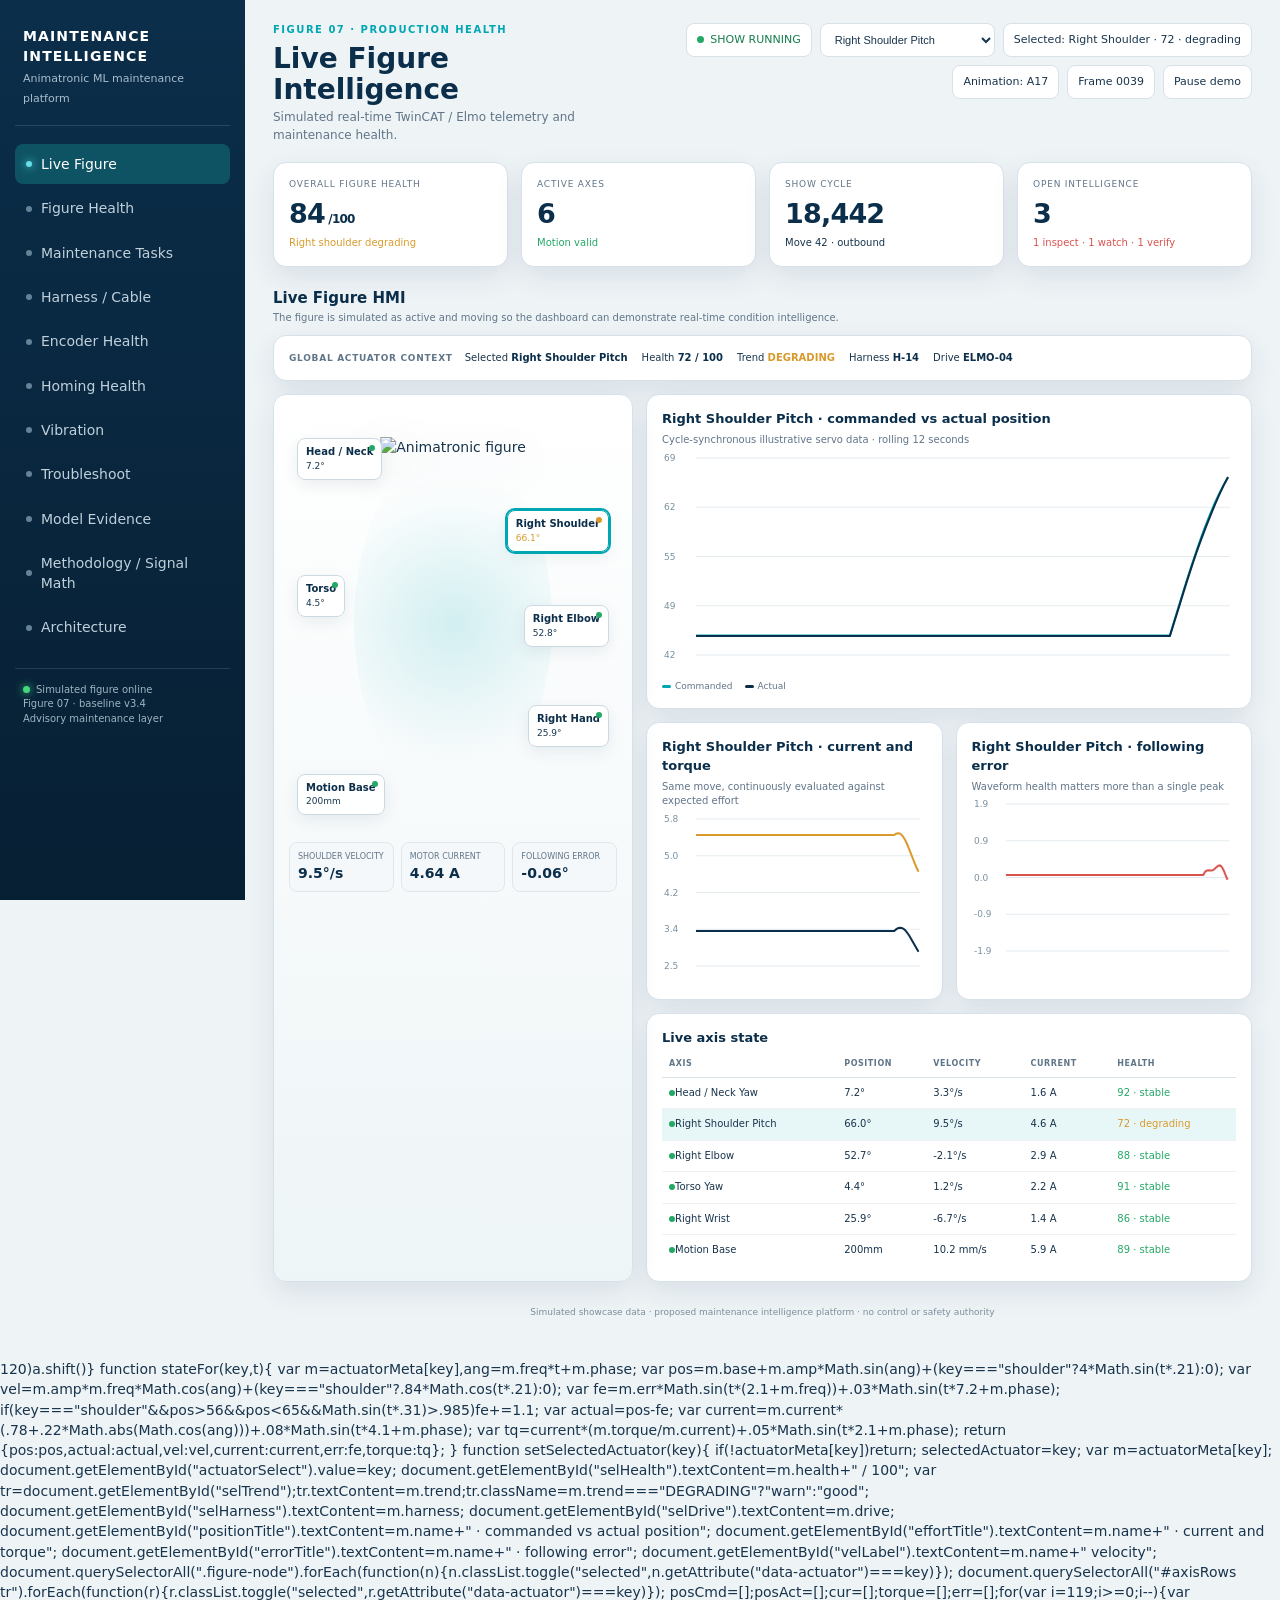
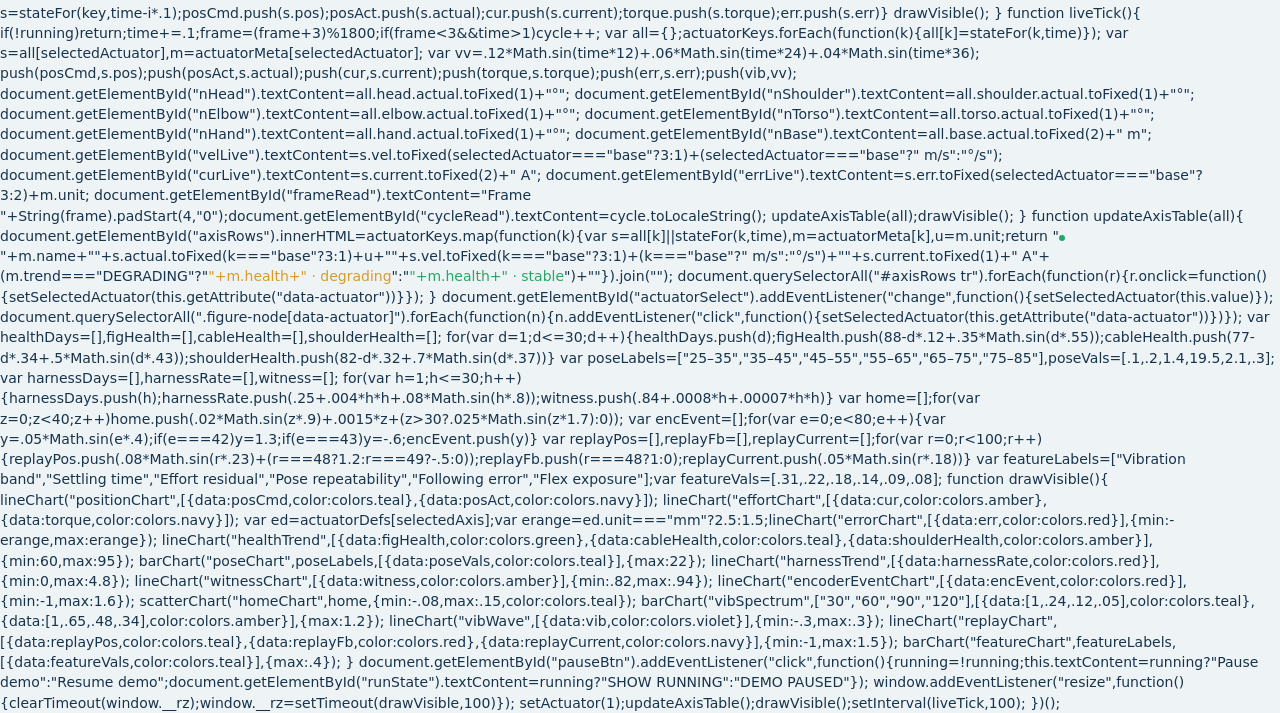
==== commit ae27a65d: "Add global actuator context and signal methodology page" ====
--- a/animatronic-maintenance/index.html
+++ b/animatronic-maintenance/index.html
@@ -34,11 +34,11 @@
 .kv{display:grid;grid-template-columns:1fr auto;gap:7px;font-size:10px;margin-top:10px}.kv div:nth-child(odd){color:var(--muted)}.kv div:nth-child(even){text-align:right;font-weight:700}
 .hypo{border:1px solid var(--line);border-radius:9px;padding:10px;margin-top:8px;display:grid;grid-template-columns:1fr 72px;gap:8px}.hypo h4{font-size:10px;margin:0;color:var(--navy)}.hypo p{font-size:9px;color:var(--muted);margin:4px 0 0}.hypo .score{text-align:right;font-size:18px;font-weight:800;color:var(--navy)}
 .timeline{border-left:2px solid #d7e3e8;margin:13px 0 0 7px;padding-left:15px}.event{position:relative;margin-bottom:12px}.event:before{content:"";position:absolute;left:-20px;top:4px;width:8px;height:8px;border-radius:50%;background:var(--teal);border:2px solid #fff}.event b{font-size:10px}.event span{display:block;font-size:9px;color:var(--muted)}
-.pipeline{display:grid;grid-template-columns:repeat(6,1fr);gap:7px}.pipe{background:#fff;border:1px solid var(--line);border-top:4px solid var(--teal);border-radius:9px;padding:11px}.pipe b{font-size:10px;color:var(--navy)}.pipe span{display:block;font-size:9px;color:var(--muted);margin-top:5px}
+.method-grid{display:grid;grid-template-columns:repeat(2,minmax(0,1fr));gap:12px}.method-card{background:#fff;border:1px solid var(--line);border-radius:12px;padding:14px;box-shadow:var(--shadow)}.method-card h3{margin:4px 0 8px;color:var(--navy);font-size:13px}.method-card p{font-size:10px;color:var(--muted);margin:7px 0;line-height:1.55}.method-card p b{color:var(--text)}.method-tag{font-size:8px;font-weight:800;color:var(--teal);letter-spacing:.11em}.formula{font-family:ui-monospace,SFMono-Regular,Menlo,monospace;background:#f4f8fa;border:1px solid #e0e8ed;border-radius:7px;padding:9px;color:var(--navy);font-size:11px;overflow-x:auto}.pipeline{display:grid;grid-template-columns:repeat(6,1fr);gap:7px}.pipe{background:#fff;border:1px solid var(--line);border-top:4px solid var(--teal);border-radius:9px;padding:11px}.pipe b{font-size:10px;color:var(--navy)}.pipe span{display:block;font-size:9px;color:var(--muted);margin-top:5px}
 .spectrum-row{display:grid;grid-template-columns:48px 1fr 38px;gap:7px;align-items:center;font-size:9px;margin:8px 0}.spec{height:9px;background:#e8eef1;border-radius:3px;overflow:hidden}.spec i{display:block;height:100%;background:var(--teal)}
 .footer{margin-top:24px;text-align:center;color:#7c8f9e;font-size:9px}
 @media(max-width:1100px){.live-layout{grid-template-columns:300px 1fr}.g4{grid-template-columns:repeat(2,1fr)}.pipeline{grid-template-columns:repeat(3,1fr)}}
-@media(max-width:820px){
+@media(max-width:820px){.method-grid{grid-template-columns:1fr}
  .app{display:block}.side{display:none}.mobile-nav{display:flex;position:sticky;top:0;z-index:20;background:var(--navy);overflow-x:auto;gap:4px;padding:8px max(9px,env(safe-area-inset-left));-webkit-overflow-scrolling:touch}.mobile-nav button{flex:0 0 auto;border:0;background:transparent;color:#bcd0db;border-radius:7px;padding:9px 10px;font-size:10px}.mobile-nav button.active{background:#0d5364;color:#fff}
  .main{padding:14px 12px 28px}.top{display:block}.top-right{justify-content:flex-start;margin-top:10px}.live-layout{grid-template-columns:1fr}.figure-card{min-height:0}.figure-stage{height:410px}.figure-stage img{height:375px;max-width:76%}
  .g2,.g3{grid-template-columns:1fr}.g4{grid-template-columns:repeat(2,1fr)}.span2{grid-column:auto}.task{grid-template-columns:1fr}.pipeline{grid-template-columns:repeat(2,1fr)}.chart{height:205px}.chart.lg{height:230px}
@@ -50,13 +50,13 @@
 </head>
 <body>
 <div class="mobile-nav" id="mnav">
- <button class="active" data-view="live">Live Figure</button><button data-view="health">Health</button><button data-view="tasks">Tasks</button><button data-view="cable">Cable</button><button data-view="encoder">Encoder</button><button data-view="home">Homing</button><button data-view="vib">Vibration</button><button data-view="trouble">Troubleshoot</button><button data-view="models">Models</button><button data-view="architecture">Architecture</button>
+ <button class="active" data-view="live">Live Figure</button><button data-view="health">Health</button><button data-view="tasks">Tasks</button><button data-view="cable">Cable</button><button data-view="encoder">Encoder</button><button data-view="home">Homing</button><button data-view="vib">Vibration</button><button data-view="trouble">Troubleshoot</button><button data-view="models">Models</button><button data-view="methodology">Methodology</button><button data-view="architecture">Architecture</button>
 </div>
 <div class="app">
 <aside class="side">
  <div class="brand"><strong>Maintenance Intelligence</strong><span>Animatronic ML maintenance platform</span></div>
  <div class="nav" id="nav">
-  <button class="active" data-view="live">Live Figure</button><button data-view="health">Figure Health</button><button data-view="tasks">Maintenance Tasks</button><button data-view="cable">Harness / Cable</button><button data-view="encoder">Encoder Health</button><button data-view="home">Homing Health</button><button data-view="vib">Vibration</button><button data-view="trouble">Troubleshoot</button><button data-view="models">Model Evidence</button><button data-view="architecture">Architecture</button>
+  <button class="active" data-view="live">Live Figure</button><button data-view="health">Figure Health</button><button data-view="tasks">Maintenance Tasks</button><button data-view="cable">Harness / Cable</button><button data-view="encoder">Encoder Health</button><button data-view="home">Homing Health</button><button data-view="vib">Vibration</button><button data-view="trouble">Troubleshoot</button><button data-view="models">Model Evidence</button><button data-view="methodology">Methodology / Signal Math</button><button data-view="architecture">Architecture</button>
  </div>
  <div class="sidefoot"><div><span class="live-dot"></span>Simulated figure online</div><div>Figure 07 · baseline v3.4</div><div>Advisory maintenance layer</div></div>
 </aside>
@@ -75,16 +75,14 @@
   </div>
   <div class="section"><div><h2>Live Figure HMI</h2><p>The figure is simulated as active and moving so the dashboard can demonstrate real-time condition intelligence.</p></div></div>
   <div class="card actuator-toolbar">
-     <label for="actuatorSelect">Selected actuator · choose below or tap a figure callout</label>
-     <select id="actuatorSelect">
-       <option value="head">Head / Neck</option>
-       <option value="shoulder" selected>Right Shoulder</option>
-       <option value="elbow">Right Elbow</option>
-       <option value="torso">Torso</option>
-       <option value="hand">Right Hand / Wrist</option>
-       <option value="base">Motion Base</option>
-     </select>
-     <div class="actuator-readout"><span>Health <b id="selHealth">72 / 100</b></span><span>Trend <b id="selTrend" class="warn">DEGRADING</b></span><span>Harness <b id="selHarness">H-14</b></span><span>Drive <b id="selDrive">ELMO-04</b></span></div>
+     <label>Global actuator context</label>
+     <div class="actuator-readout">
+       <span>Selected <b id="selName">Right Shoulder Pitch</b></span>
+       <span>Health <b id="selHealth">72 / 100</b></span>
+       <span>Trend <b id="selTrend" class="warn">DEGRADING</b></span>
+       <span>Harness <b id="selHarness">H-14</b></span>
+       <span>Drive <b id="selDrive">ELMO-04</b></span>
+     </div>
    </div>
    <div class="live-layout">
    <div class="card figure-card">
@@ -114,114 +112,135 @@
 
  <section id="health" class="view">
   <div class="grid g4">
-   <div class="card metric"><div class="label">Overall</div><div class="value">84</div><div class="delta warn">-3 / 30 days</div></div>
-   <div class="card metric"><div class="label">Cable health</div><div class="value warn">67</div><div class="delta">H-14 drives risk</div></div>
-   <div class="card metric"><div class="label">Motion health</div><div class="value">88</div><div class="delta good">Mostly stable</div></div>
-   <div class="card metric"><div class="label">Homing health</div><div class="value warn">79</div><div class="delta">Repeatability drifting</div></div>
-  </div>
-  <div class="section"><div><h2>Overall Figure Health HMI</h2><p>Scores summarize explainable evidence while preserving the underlying measurements.</p></div></div>
+   <div class="card metric"><div class="label">Selected actuator health</div><div class="value" id="healthOverall">72</div><div class="delta" id="healthTrendText">degrading</div></div>
+   <div class="card metric"><div class="label">Cable health</div><div class="value" id="healthCable">67</div><div class="delta" id="healthCableText">H-14 drives risk</div></div>
+   <div class="card metric"><div class="label">Motion health</div><div class="value" id="healthMotion">79</div><div class="delta" id="healthMotionText">Effort trend elevated</div></div>
+   <div class="card metric"><div class="label">Homing health</div><div class="value" id="healthHome">79</div><div class="delta" id="healthHomeText">Repeatability drifting</div></div>
+  </div>
+  <div class="section"><div><h2 id="healthSectionTitle">Right Shoulder Health HMI</h2><p>All condition evidence follows the globally selected actuator.</p></div></div>
   <div class="grid g2">
-   <div class="card"><div class="health-flex"><div class="health-ring" style="--p:72;--c:var(--amber)"><b>72</b></div><div><h3>Right Shoulder</h3><b class="warn">DEGRADING</b><div class="sub">Matched-motion effort, settling and vibration are rising together.</div></div></div>
-    <div class="progress"><div class="head"><span>Motion Effort</span><span>+18%</span></div><div class="bar warn"><i style="width:78%"></i></div></div>
-    <div class="progress"><div class="head"><span>Following Error</span><span>+9%</span></div><div class="bar warn"><i style="width:64%"></i></div></div>
-    <div class="progress"><div class="head"><span>Settling Time</span><span>+22%</span></div><div class="bar warn"><i style="width:82%"></i></div></div>
-    <div class="progress"><div class="head"><span>Vibration</span><span>+31%</span></div><div class="bar bad"><i style="width:88%"></i></div></div>
+   <div class="card"><div class="health-flex"><div class="health-ring" id="selectedHealthRing" style="--p:72;--c:var(--amber)"><b id="healthRingValue">72</b></div><div><h3 id="healthActuatorName">Right Shoulder Pitch</h3><b id="healthState" class="warn">DEGRADING</b><div class="sub" id="healthSummary">Matched-motion effort, settling and vibration are rising together.</div></div></div>
+    <div class="progress"><div class="head"><span>Motion Effort</span><span id="metricEffort">+18%</span></div><div class="bar" id="barEffort"><i></i></div></div>
+    <div class="progress"><div class="head"><span>Following Error</span><span id="metricFollow">+9%</span></div><div class="bar" id="barFollow"><i></i></div></div>
+    <div class="progress"><div class="head"><span>Settling Time</span><span id="metricSettling">+22%</span></div><div class="bar" id="barSettling"><i></i></div></div>
+    <div class="progress"><div class="head"><span>Vibration</span><span id="metricVibration">+31%</span></div><div class="bar" id="barVibration"><i></i></div></div>
    </div>
-   <div class="card"><h3>30-day health trend</h3><div class="sub">Figure, cable and right-shoulder condition index</div><div class="chart"><canvas id="healthTrend"></canvas></div></div>
-   <div class="card"><h3>Likely contributors · Right Shoulder</h3><div class="kv"><div>Mechanical looseness</div><div>72%</div><div>Increasing drivetrain compliance</div><div>61%</div><div>Bearing / gearbox wear</div><div>49%</div><div>Feedback-path electrical</div><div>18%</div></div><div class="callout" style="margin-top:12px"><strong>Maintenance action:</strong> inspect fasteners, joint mounting, coupler/reducer interfaces and bearing condition before changing tuning.</div></div>
-   <div class="card"><h3>Subsystem health</h3><table class="axis-table"><tbody><tr><td>Head / neck</td><td><span class="badge healthy">92 stable</span></td></tr><tr><td>Torso</td><td><span class="badge healthy">91 stable</span></td></tr><tr><td>Right shoulder</td><td><span class="badge watch">72 degrading</span></td></tr><tr><td>Right elbow</td><td><span class="badge healthy">88 stable</span></td></tr><tr><td>Right hand</td><td><span class="badge healthy">86 stable</span></td></tr><tr><td>Motion base</td><td><span class="badge healthy">89 stable</span></td></tr></tbody></table></div>
+   <div class="card"><h3 id="healthChartTitle">30-day condition trend · Right Shoulder</h3><div class="sub">Selected actuator, cable and figure-level health indices.</div><div class="chart"><canvas id="healthTrend"></canvas></div></div>
+   <div class="card"><h3 id="contributorsTitle">Likely contributors · Right Shoulder</h3><div class="kv" id="contributorsKV"></div><div class="callout" style="margin-top:12px" id="healthAction"></div></div>
+   <div class="card"><h3>Subsystem health</h3><table class="axis-table"><tbody id="subsystemHealthRows"></tbody></table></div>
   </div>
  </section>
 
  <section id="tasks" class="view">
-  <div class="section"><div><h2>Prioritized Maintenance Work</h2><p>Every task includes evidence, physical target, next action and repair verification.</p></div></div>
-  <div class="card">
-   <div class="task"><div><span class="badge inspect">INSPECT</span></div><div><h4>Right shoulder feedback path · H-14</h4><p>Feedback disturbances are 4× matched baseline and cluster at 55–65° shoulder pitch. Current and torque remain normal.</p><div class="meta"><span>Confidence 86%</span><span>Flex exposure 88th percentile</span><span>Connector J4 mapped</span></div></div><button class="btn primary" data-view="trouble">Troubleshoot</button></div>
-   <div class="task"><div><span class="badge watch">WATCH</span></div><div><h4>Right shoulder mechanical condition</h4><p>Effort +18%, settling +22% and vibration +31% across matched animation executions.</p><div class="meta"><span>Health 72/100</span><span>Trend 21 days</span></div></div><button class="btn" data-view="vib">Evidence</button></div>
-   <div class="task"><div><span class="badge verify">VERIFY</span></div><div><h4>Neck harness repair</h4><p>Post-repair dropout signature returned to baseline. Validation exposure is 2,400 / 3,000 required cycles.</p></div><button class="btn" data-view="encoder">Review</button></div>
-  </div>
+  <div class="section"><div><h2 id="tasksTitle">Prioritized Maintenance Work · Right Shoulder</h2><p>Tasks and evidence update with the globally selected actuator.</p></div></div>
+  <div class="card" id="selectedTaskCard"></div>
   <div class="grid g2" style="margin-top:13px">
-   <div class="card"><h3>Generated task · H-14 feedback path</h3><div class="timeline"><div class="event"><b>Review event captures</b><span>Confirm move 42 / pose 55–65° and data validity.</span></div><div class="event"><b>Inspect physical flex zone</b><span>Routing, over-bend, clamp stress, abrasion, strain relief.</span></div><div class="event"><b>Inspect connector J4</b><span>Feedback pins, retention and termination.</span></div><div class="event"><b>Approved isolated electrical test</b><span>Continuity / resistance / flex test where procedure permits.</span></div><div class="event"><b>Repair + validate</b><span>Capture actual defect and run matched post-repair exposure.</span></div></div></div>
-   <div class="card"><h3>Why this is smarter than an alarm</h3><div class="callout"><strong>The task is generated from correlated evidence:</strong> feedback discontinuity + pose clustering + normal mechanical effort + clean EtherCAT diagnostics. That points maintenance toward the feedback conductor path without pretending the model knows the exact broken wire.</div></div>
+   <div class="card"><h3 id="generatedTaskTitle">Generated task</h3><div class="timeline" id="generatedTaskSteps"></div></div>
+   <div class="card"><h3>Reasoning path</h3><div class="callout" id="taskReasoning"></div></div>
   </div>
  </section>
 
  <section id="cable" class="view">
   <div class="grid g4">
-   <div class="card metric"><div class="label">Flex cycles</div><div class="value">1.48M</div><div class="delta">H-14 instance</div></div>
-   <div class="card metric"><div class="label">Direction changes</div><div class="value">2.75M</div><div class="delta">Qualified reversals</div></div>
-   <div class="card metric"><div class="label">Harness age</div><div class="value">14 mo</div><div class="delta">Routing rev C</div></div>
-   <div class="card metric"><div class="label">Exposure percentile</div><div class="value warn">88%</div><div class="delta">Fleet-matched peers</div></div>
-  </div>
-  <div class="section"><div><h2>Harness / Cable Health</h2><p>Motion exposure becomes useful when combined with observable electrical precursors and repair history.</p></div></div>
+   <div class="card metric"><div class="label">Flex cycles</div><div class="value" id="flexCycles">1.48M</div><div class="delta" id="flexHarness">H-14 instance</div></div>
+   <div class="card metric"><div class="label">Direction changes</div><div class="value" id="directionChanges">2.75M</div><div class="delta">Qualified reversals</div></div>
+   <div class="card metric"><div class="label">Harness age</div><div class="value" id="harnessAge">14 mo</div><div class="delta" id="routingRev">Routing rev C</div></div>
+   <div class="card metric"><div class="label">Exposure percentile</div><div class="value" id="exposurePercentile">88%</div><div class="delta">Fleet-matched peers</div></div>
+  </div>
+  <div class="section"><div><h2 id="cableTitle">Harness / Cable Health · Right Shoulder</h2><p>Exposure is interpreted with electrical precursors, pose, routing and repair history.</p></div></div>
   <div class="grid g2">
-   <div class="card"><h3>Pose-conditioned feedback anomaly density</h3><div class="sub">Events per 1,000 valid traversals; hotspot identifies where the harness is stressed.</div><div class="chart"><canvas id="poseChart"></canvas></div></div>
+   <div class="card"><h3 id="poseChartTitle">Pose-conditioned anomaly density</h3><div class="sub" id="poseChartSub">Events per 1,000 valid traversals.</div><div class="chart"><canvas id="poseChart"></canvas></div></div>
    <div class="card"><h3>Feedback anomaly rate · 30 days</h3><div class="sub">Normalized by opportunities, not clock time.</div><div class="chart"><canvas id="harnessTrend"></canvas></div></div>
-   <div class="card"><h3>Early-warning sacrificial conductor</h3><div class="sub">Diagnostic loop routed through the same moving bundle.</div><div class="chart"><canvas id="witnessChart"></canvas></div><div class="kv"><div>Baseline resistance</div><div>0.84 Ω</div><div>Current compensated resistance</div><div class="warn">0.92 Ω</div><div>Transient continuity events</div><div class="warn">3 / 10k cycles</div></div></div>
-   <div class="card"><h3>Harness action logic</h3><div class="callout"><strong>WATCH:</strong> high exposure alone raises inspection priority but does not predict a break.</div><div class="callout" style="margin-top:8px"><strong>INSPECT:</strong> exposure + rising event rate + pose localization produces a targeted harness task.</div><div class="callout" style="margin-top:8px"><strong>PLAN REPLACEMENT:</strong> only after field failures establish a validated exposure / degradation relationship.</div></div>
+   <div class="card"><h3>Early-warning sacrificial conductor</h3><div class="sub">Diagnostic loop routed through the same moving bundle.</div><div class="chart"><canvas id="witnessChart"></canvas></div><div class="kv"><div>Baseline resistance</div><div id="witnessBase">0.84 Ω</div><div>Current compensated resistance</div><div id="witnessCurrent">0.92 Ω</div><div>Transient continuity events</div><div id="witnessEvents">3 / 10k cycles</div></div></div>
+   <div class="card"><h3>Harness action logic</h3><div class="callout" id="cableAction"></div></div>
   </div>
  </section>
 
  <section id="encoder" class="view">
   <div class="grid g4">
-   <div class="card metric"><div class="label">Dropouts / 10k moves</div><div class="value bad">4.0</div><div class="delta">Baseline 1.0</div></div>
-   <div class="card metric"><div class="label">Position steps</div><div class="value">11</div><div class="delta">30-day window</div></div>
-   <div class="card metric"><div class="label">Pose correlation</div><div class="value warn">81%</div><div class="delta">55–65° shoulder</div></div>
-   <div class="card metric"><div class="label">EtherCAT errors</div><div class="value good">0</div><div class="delta">During feedback events</div></div>
-  </div>
-  <div class="section"><div><h2>Encoder / Feedback Cable Monitoring</h2><p>Separate feedback-path intermittency from mechanical load and network problems.</p></div></div>
+   <div class="card metric"><div class="label">Dropouts / 10k moves</div><div class="value" id="encoderDropouts">4.0</div><div class="delta" id="encoderBaseline">Baseline 1.0</div></div>
+   <div class="card metric"><div class="label">Position steps</div><div class="value" id="encoderSteps">11</div><div class="delta">30-day window</div></div>
+   <div class="card metric"><div class="label">Pose correlation</div><div class="value" id="encoderPoseCorr">81%</div><div class="delta" id="encoderPoseText">55–65° shoulder</div></div>
+   <div class="card metric"><div class="label">EtherCAT errors</div><div class="value good" id="encoderEcat">0</div><div class="delta">During feedback events</div></div>
+  </div>
+  <div class="section"><div><h2 id="encoderTitle">Encoder / Feedback Health · Right Shoulder</h2><p>Separate feedback-path intermittency from network and mechanical signatures.</p></div></div>
   <div class="grid g2">
-   <div class="card"><h3>Captured feedback event</h3><div class="sub">Position residual impulse with normal current response</div><div class="chart"><canvas id="encoderEventChart"></canvas></div></div>
-   <div class="card"><h3>Diagnostic evidence</h3><div class="kv"><div>Feedback discontinuity</div><div class="bad">Present</div><div>Motor current change</div><div class="good">Normal</div><div>Torque residual</div><div class="good">Normal</div><div>EtherCAT WKC / CRC</div><div class="good">Clean</div><div>Repeated pose region</div><div class="warn">55–65°</div></div><div class="callout" style="margin-top:12px"><strong>Action:</strong> inspect encoder conductor pair, connector pins, strain relief and mapped flex segment before servo retuning or drive replacement.</div></div>
+   <div class="card"><h3>Captured feedback event</h3><div class="sub" id="encoderEventSub">Position residual impulse with normal current response.</div><div class="chart"><canvas id="encoderEventChart"></canvas></div></div>
+   <div class="card"><h3>Diagnostic evidence</h3><div class="kv" id="encoderEvidence"></div><div class="callout" style="margin-top:12px" id="encoderAction"></div></div>
   </div>
  </section>
 
  <section id="home" class="view">
   <div class="grid g4">
-   <div class="card metric"><div class="label">Home repeatability σ</div><div class="value warn">0.11°</div><div class="delta">Baseline 0.04°</div></div>
-   <div class="card metric"><div class="label">Search time</div><div class="value">1.82 s</div><div class="delta warn">+16%</div></div>
-   <div class="card metric"><div class="label">Retries</div><div class="value">2</div><div class="delta">Last 500 homes</div></div>
-   <div class="card metric"><div class="label">Search effort</div><div class="value">+8%</div><div class="delta">Matched starts</div></div>
-  </div>
-  <div class="section"><div><h2>Homing Health</h2><p>Homing is a repeatable diagnostic routine: reference capture, edge quality, time, effort and retries.</p></div></div>
+   <div class="card metric"><div class="label">Home repeatability σ</div><div class="value" id="homeSigma">0.11°</div><div class="delta" id="homeBaseline">Baseline 0.04°</div></div>
+   <div class="card metric"><div class="label">Search time</div><div class="value" id="homeSearch">1.82 s</div><div class="delta" id="homeSearchDelta">+16%</div></div>
+   <div class="card metric"><div class="label">Retries</div><div class="value" id="homeRetries">2</div><div class="delta">Last 500 homes</div></div>
+   <div class="card metric"><div class="label">Search effort</div><div class="value" id="homeEffort">+8%</div><div class="delta">Matched starts</div></div>
+  </div>
+  <div class="section"><div><h2 id="homeTitle">Homing Health · Right Shoulder</h2><p>Repeatability, edge quality, search time, effort and retry count.</p></div></div>
   <div class="grid g2">
    <div class="card"><h3>Home capture position · last 40 cycles</h3><div class="chart"><canvas id="homeChart"></canvas></div></div>
-   <div class="card"><h3>Interpretation</h3><div class="callout"><strong>Reference drift + clean edges:</strong> inspect target, bracket, encoder reference or mechanical stop.</div><div class="callout" style="margin-top:8px"><strong>Edge chatter + pose dependence:</strong> inspect sensor wiring and connector path.</div><div class="callout" style="margin-top:8px"><strong>Increasing search effort:</strong> investigate drag, interference or brake release.</div></div>
+   <div class="card"><h3>Interpretation</h3><div id="homeInterpretation"></div></div>
   </div>
  </section>
 
  <section id="vib" class="view">
-  <div class="section"><div><h2>Vibration / Mechanical Health</h2><p>Spectral changes become powerful when they agree with effort, following error and settling evidence.</p></div></div>
+  <div class="section"><div><h2 id="vibTitle">Vibration / Mechanical Health · Right Shoulder</h2><p>Spectral changes are correlated with effort, following error, settling and pose.</p></div></div>
   <div class="grid g2">
-   <div class="card"><h3>Healthy vs degrading joint spectrum</h3><div class="chart"><canvas id="vibSpectrum"></canvas></div><div class="legend"><span><i style="background:#00a6b2"></i>Healthy</span><span><i style="background:#d99a2b"></i>Degrading</span></div></div>
-   <div class="card"><h3>Live accelerometer waveform</h3><div class="sub">Illustrative vibration burst synchronized to current move</div><div class="chart"><canvas id="vibWave"></canvas></div></div>
-   <div class="card"><h3>Right Shoulder condition</h3><div class="progress"><div class="head"><span>Motion Effort</span><span>+18%</span></div><div class="bar warn"><i style="width:78%"></i></div></div><div class="progress"><div class="head"><span>Following Error</span><span>+9%</span></div><div class="bar warn"><i style="width:64%"></i></div></div><div class="progress"><div class="head"><span>Settling Time</span><span>+22%</span></div><div class="bar warn"><i style="width:82%"></i></div></div><div class="progress"><div class="head"><span>Vibration</span><span>+31%</span></div><div class="bar bad"><i style="width:88%"></i></div></div></div>
-   <div class="card"><h3>Maintenance action</h3><div class="callout"><strong>Inspect:</strong> fasteners, joint mounting, coupling/reducer interfaces, bearing condition and structural interference. Preserve pre-repair spectrum and compare after corrective work.</div></div>
+   <div class="card"><h3>Healthy vs current joint spectrum</h3><div class="chart"><canvas id="vibSpectrum"></canvas></div><div class="legend"><span><i style="background:#00a6b2"></i>Healthy</span><span><i style="background:#d99a2b"></i>Current</span></div></div>
+   <div class="card"><h3>Live accelerometer waveform</h3><div class="sub">Illustrative vibration burst synchronized to selected actuator motion.</div><div class="chart"><canvas id="vibWave"></canvas></div></div>
+   <div class="card"><h3 id="vibConditionTitle">Selected actuator condition</h3><div id="vibConditionMetrics"></div></div>
+   <div class="card"><h3>Maintenance action</h3><div class="callout" id="vibAction"></div></div>
   </div>
  </section>
 
  <section id="trouble" class="view">
-  <div class="section"><div><h2>Guided Troubleshooting Workspace</h2><p>What happened first, what shares the circuit, and which approved test best separates the remaining causes?</p></div></div>
+  <div class="section"><div><h2 id="troubleTitle">Guided Troubleshooting · Right Shoulder</h2><p>Chronology, hypotheses and the next discriminating maintenance test follow the selected actuator.</p></div></div>
   <div class="grid g2">
    <div class="card"><h3>Synchronized event replay</h3><div class="chart lg"><canvas id="replayChart"></canvas></div><div class="legend"><span><i style="background:#00a6b2"></i>Position residual</span><span><i style="background:#d9534f"></i>Feedback event</span><span><i style="background:#0b2e4a"></i>Current residual</span></div></div>
-   <div class="card"><h3>Event chronology</h3><div class="timeline"><div class="event"><b>02:14:36.481 · feedback discontinuity</b><span>One-cycle encoder validity event at shoulder 61.8°.</span></div><div class="event"><b>+2 ms · position residual impulse</b><span>Following error rises sharply.</span></div><div class="event"><b>+4 ms · drive warning</b><span>Tracking warning follows the feedback disturbance.</span></div><div class="event"><b>Mechanical effort remains normal</b><span>No coincident current / torque increase.</span></div></div></div>
-   <div class="card"><h3>Competing hypotheses</h3><div class="hypo"><div><h4>Harness / connector intermittency</h4><p>Pose association + feedback event + normal effort.</p></div><div class="score">86%</div></div><div class="hypo"><div><h4>Encoder / local supply electronics</h4><p>Still plausible until isolated electrical checks.</p></div><div class="score">42%</div></div><div class="hypo"><div><h4>Mechanical drag</h4><p>Contradicted by normal current and torque during event.</p></div><div class="score">12%</div></div></div>
-   <div class="card"><h3>Next useful maintenance action</h3><div class="callout"><strong>Inspect H-14 flex zone and connector J4 feedback pins.</strong> Use the approved isolated harness test procedure. Record exact physical finding and repair location, then run matched validation exposure.</div></div>
+   <div class="card"><h3>Event chronology</h3><div class="timeline" id="eventChronology"></div></div>
+   <div class="card"><h3>Competing hypotheses</h3><div id="hypotheses"></div></div>
+   <div class="card"><h3>Next useful maintenance action</h3><div class="callout" id="troubleAction"></div></div>
   </div>
  </section>
 
  <section id="models" class="view">
-  <div class="section"><div><h2>Machine Learning Evidence</h2><p>Start interpretable, use known-good baselines, then add supervised diagnosis as verified maintenance labels accumulate.</p></div></div>
+  <div class="section"><div><h2 id="modelsTitle">Machine Learning Evidence · Right Shoulder</h2><p>Expected behavior, anomaly detection and cause ranking use the same global actuator context.</p></div></div>
   <div class="grid g3">
-   <div class="card"><h3>Expected behavior</h3><div class="sub">Regression</div><p style="font-size:10px">I_expected = f(position, velocity, acceleration, direction, temperature, move, configuration)</p><div class="callout">Trend measured-minus-expected effort to expose increasing friction or load.</div></div>
-   <div class="card"><h3>Unusual behavior</h3><div class="sub">PCA / Isolation Forest</div><p style="font-size:10px">Known-good move-level feature vectors establish the normal operating envelope.</p><div class="callout">Output is an anomaly score plus contributing features, not a failure verdict.</div></div>
-   <div class="card"><h3>Likely failure domain</h3><div class="sub">XGBoost / Random Forest</div><p style="font-size:10px">Train only after confirmed repair outcomes create trustworthy labels.</p><div class="callout">Rank cable/feedback, mechanical, network, supply, brake and unknown.</div></div>
-   <div class="card span2"><h3>Current feature contribution · Right Shoulder</h3><div class="chart"><canvas id="featureChart"></canvas></div></div>
-   <div class="card"><h3>Model guardrails</h3><div class="callout">Missing telemetry = UNKNOWN, never healthy.</div><div class="callout" style="margin-top:8px">A model can recommend work; it cannot command motion, clear faults or bypass protections.</div><div class="callout" style="margin-top:8px">Post-repair validation produces the strongest maintenance label.</div></div>
-  </div>
- </section>
-
- <section id="architecture" class="view">
+   <div class="card"><h3>Expected behavior</h3><div class="sub">Regression</div><p style="font-size:10px">I_expected = f(q, v, a, direction, temperature, move, configuration)</p><div class="callout">Measured-minus-expected effort exposes increasing load independent of commanded motion.</div></div>
+   <div class="card"><h3>Unusual behavior</h3><div class="sub">PCA / Isolation Forest</div><p style="font-size:10px">Known-good move-level features establish the normal operating envelope for this actuator.</p><div class="callout">The anomaly score is evidence, not a probability of failure.</div></div>
+   <div class="card"><h3>Likely failure domain</h3><div class="sub">XGBoost / Random Forest</div><p style="font-size:10px">Confirmed repair labels train cable, feedback, mechanical, network, brake and unknown classes.</p><div class="callout">Unknown remains a valid outcome when evidence does not discriminate.</div></div>
+   <div class="card span2"><h3 id="featureTitle">Current feature contribution · Right Shoulder</h3><div class="chart"><canvas id="featureChart"></canvas></div></div>
+   <div class="card"><h3>Model guardrails</h3><div class="callout">Missing telemetry = UNKNOWN, never healthy.</div><div class="callout" style="margin-top:8px">Models do not command motion, clear faults or change safety limits.</div><div class="callout" style="margin-top:8px">Post-repair signature recovery creates the highest-value label.</div></div>
+  </div>
+ </section>
+
+ <section id="methodology" class="view">
+  <div class="section"><div><h2>Methodology / Signal Math</h2><p>What we read, how we transform it, why it matters, and what maintenance decision it supports.</p></div></div>
+  <div class="card" style="margin-bottom:13px"><div class="callout"><strong>Core rule:</strong> raw values are rarely actionable alone. We compare each actuator against the expected behavior for the same move, pose, direction, speed, acceleration, temperature and configuration. All equations below are engineering feature definitions for the proposed platform and require validation on the actual hardware.</div></div>
+  <div class="method-grid" id="methodGrid">
+   <div class="method-card"><div class="method-tag">RAW MOTION</div><h3>Commanded position · q<sub>cmd</sub>(t)</h3><div class="formula">q<sub>cmd</sub>(t)</div><p><b>Source:</b> TwinCAT motion setpoint / drive target position.</p><p><b>Reasoning:</b> Defines intended pose and trajectory phase. It is the reference for motion residuals and pose-conditioned cable analysis.</p><p><b>Action:</b> If an apparent anomaly follows a changed command, review animation/configuration before replacing hardware.</p></div>
+   <div class="method-card"><div class="method-tag">RAW MOTION</div><h3>Actual position · q<sub>act</sub>(t)</h3><div class="formula">e<sub>p</sub>(t) = q<sub>act</sub>(t) − q<sub>cmd</sub>(t)</div><p><b>Source:</b> motor/load encoder feedback.</p><p><b>Reasoning:</b> Measures physical response. Sudden discontinuities can indicate feedback-path faults; gradual direction-dependent changes can indicate compliance/backlash.</p><p><b>Action:</b> Electrical path inspection for discontinuities with normal effort; mechanical inspection for load-dependent residual growth.</p></div>
+   <div class="method-card"><div class="method-tag">DERIVED</div><h3>Velocity / acceleration / jerk</h3><div class="formula">v = dq/dt &nbsp; a = dv/dt &nbsp; j = da/dt</div><p>Prefer drive/TwinCAT values when available. Numerical derivatives must be filtered because differentiation amplifies noise.</p><p><b>Reasoning:</b> Normalizes effort by dynamic demand and identifies high-reversal/high-jerk cable stress.</p><p><b>Action:</b> High-jerk-only anomalies point toward restraint, whip, routing or dynamic mechanical loading.</p></div>
+   <div class="method-card"><div class="method-tag">SERVO</div><h3>Following error</h3><div class="formula">e(t)=q<sub>cmd</sub>(t)−q<sub>act</sub>(t)<br>RMS = √[(1/N) Σ e²]</div><p>Also calculate peak, p95/p99, phase-specific energy and waveform similarity.</p><p><b>Reasoning:</b> Detects subtle tracking changes below the hard fault threshold.</p><p><b>Action:</b> Error + current rise → load/drag; impulse + feedback invalidity → encoder/cable; oscillatory settle → tuning/compliance/resonance.</p></div>
+   <div class="method-card"><div class="method-tag">EFFORT MODEL</div><h3>Current residual</h3><div class="formula">Î = f(q,v,a,dir,T,move,config)<br>ΔI = I<sub>meas</sub> − Î</div><p><b>Source:</b> Elmo measured current or equivalent drive estimate.</p><p><b>Reasoning:</b> Raw current changes with commanded motion. The residual asks whether the motor is working harder than expected for the same motion.</p><p><b>Action:</b> Persistent positive ΔI supports friction, binding, brake drag, alignment or cable/hose interference inspection.</p></div>
+   <div class="method-card"><div class="method-tag">EFFORT MODEL</div><h3>Torque residual</h3><div class="formula">T̂ = f(q,v,a,dir,T<sub>motor</sub>,move)<br>ΔT = T<sub>meas</sub> − T̂</div><p>Use correctly scaled drive torque. Do not count current-derived torque as independent evidence from current.</p><p><b>Action:</b> Growing ΔT across matched cycles strengthens a mechanical-load hypothesis.</p></div>
+   <div class="method-card"><div class="method-tag">MOVE FEATURE</div><h3>Motion effort / energy</h3><div class="formula">I²t = ∫ I(t)² dt<br>E<sub>effort</sub> = ∫ |I(t)| dt</div><p><b>Reasoning:</b> Condenses the electrical work required to execute a defined move and can be trended move-to-move.</p><p><b>Action:</b> Rising effort with the same trajectory generates a WATCH/INSPECT condition depending on persistence and corroborating signals.</p></div>
+   <div class="method-card"><div class="method-tag">DYNAMIC RESPONSE</div><h3>Settling time</h3><div class="formula">t<sub>s</sub> = first t after move end where |e(t)| &lt; ε for Δt<sub>hold</sub></div><p>ε and hold duration are validated per actuator/move rather than universal constants.</p><p><b>Reasoning:</b> Increased settling can reveal compliance, looseness, friction or tuning changes.</p><p><b>Action:</b> Combine with vibration and effort before choosing mechanical vs controls inspection.</p></div>
+   <div class="method-card"><div class="method-tag">CABLE</div><h3>Feedback event rate</h3><div class="formula">λ = N<sub>events</sub> / N<sub>opportunities</sub> × 1000</div><p>Opportunities are valid move executions or traversals—not hours.</p><p><b>Reasoning:</b> Normalization prevents a high-use actuator from looking worse simply because it moves more often.</p><p><b>Action:</b> Trend λ and its slope; rising normalized rate creates early cable/feedback evidence.</p></div>
+   <div class="method-card"><div class="method-tag">CABLE LOCALIZATION</div><h3>Pose-conditioned anomaly density</h3><div class="formula">λ(θ<sub>bin</sub>) = N<sub>events,bin</sub> / N<sub>traversals,bin</sub> × 1000</div><p><b>Reasoning:</b> A fractured conductor may open only when a joint bends the harness through a specific geometry.</p><p><b>Action:</b> A repeatable hotspot maps the task to the harness flex segment stressed at that pose.</p></div>
+   <div class="method-card"><div class="method-tag">CABLE EXPOSURE</div><h3>Flex exposure index</h3><div class="formula">F = Σ(w₁|Δθ| + w₂R + w₃|v| + w₄|j| + w₅Z<sub>pose</sub> + w₆T)</div><p>R = direction reversal event. Z<sub>pose</sub> weights validated high-strain zones. Weights begin as relative engineering factors and are calibrated against field/bench data.</p><p><b>Action:</b> Prioritize high-exposure harnesses; do not call this remaining life until validated against failures.</p></div>
+   <div class="method-card"><div class="method-tag">CABLE FATIGUE</div><h3>Direction changes / rainflow cycles</h3><div class="formula">R = count(sign(v<sub>k</sub>) ≠ sign(v<sub>k−1</sub>))</div><p>For calibrated bend-angle surrogates, rainflow counting can estimate cyclic damage more meaningfully than raw show counts.</p><p><b>Action:</b> Supports PM interval research and harness-family comparisons.</p></div>
+   <div class="method-card"><div class="method-tag">DIAGNOSTIC LOOP</div><h3>Sacrificial conductor resistance</h3><div class="formula">R<sub>comp</sub> = R<sub>meas</sub> / [1 + α(T−T₀)]<br>ΔR = R<sub>comp</sub> − R<sub>baseline</sub></div><p>Temperature compensation is required because copper resistance changes with temperature.</p><p><b>Reasoning:</b> A witness conductor may expose flex damage without injecting diagnostics into operational encoder/safety conductors.</p><p><b>Action:</b> Rising ΔR or intermittent continuity generates inspection only after correlation with the actual harness is experimentally validated.</p></div>
+   <div class="method-card"><div class="method-tag">HOMING</div><h3>Home repeatability</h3><div class="formula">σ<sub>home</sub> = √[Σ(q<sub>home,i</sub>−q̄<sub>home</sub>)²/(N−1)]</div><p>Also track search duration, retries, edge quality and current/torque during search.</p><p><b>Action:</b> Rising σ with clean electrical edges → mechanical/reference inspection; noisy edges → sensor/wiring inspection.</p></div>
+   <div class="method-card"><div class="method-tag">VIBRATION</div><h3>RMS / crest factor / kurtosis</h3><div class="formula">a<sub>RMS</sub>=√[(1/N)Σa²]<br>CF = |a|<sub>peak</sub>/a<sub>RMS</sub></div><p>Kurtosis adds sensitivity to impulsive behavior. These are calculated on comparable move windows.</p><p><b>Action:</b> Rising vibration + effort residual strengthens a mechanical looseness/bearing/reducer hypothesis.</p></div>
+   <div class="method-card"><div class="method-tag">VIBRATION FFT</div><h3>Spectral band energy</h3><div class="formula">X[k]=DFT{x[n]}<br>E<sub>band</sub>=Σ<sub>k∈band</sub>|X[k]|²</div><p>Sampling and anti-alias filtering must support the frequency range of interest.</p><p><b>Reasoning:</b> New harmonics or band-energy growth can reveal resonance, looseness or rotating/transmission defects.</p><p><b>Action:</b> Use as corroboration; a spectral peak alone is not a unique diagnosis.</p></div>
+   <div class="method-card"><div class="method-tag">NETWORK</div><h3>EtherCAT error rate</h3><div class="formula">r<sub>ECAT</sub> = Δ(counter) / Δt</div><p>Track CRC/RX/lost-link/WKC deltas with counter-reset awareness and network topology.</p><p><b>Action:</b> Motion-correlated link errors point to the moving network segment; downstream coincidence points to a common upstream link.</p></div>
+   <div class="method-card"><div class="method-tag">FUSION</div><h3>Cross-channel coincidence</h3><div class="formula">C = count(events from channels sharing asset path within ±Δt)</div><p><b>Reasoning:</b> Several channels failing together are stronger evidence of a common harness, connector, supply or network segment than independent device failures.</p><p><b>Action:</b> Use the physical topology graph to localize the common segment.</p></div>
+   <div class="method-card"><div class="method-tag">HEALTH</div><h3>Health index</h3><div class="formula">H = 100 − g(z₁,z₂,…, persistence, confidence)</div><p>z-values are normalized deviations from qualified healthy baselines. The production form is versioned and validated; it is not an arbitrary average of raw sensors.</p><p><b>Action:</b> Health is a navigation/priority summary. Every score must expose the evidence that moved it.</p></div>
+   <div class="method-card"><div class="method-tag">ML</div><h3>Anomaly / cause models</h3><div class="formula">x = [ΔI, ΔT, e<sub>RMS</sub>, t<sub>s</sub>, λ, F, E<sub>FFT</sub>, …]</div><p>PCA / Isolation Forest learn unusual behavior from known-good feature vectors. XGBoost/Random Forest later rank failure domains from confirmed repair labels.</p><p><b>Action:</b> Models contribute evidence and ranking; an engineering-controlled action engine selects the maintenance task and preserves UNKNOWN.</p></div>
+  </div>
+ </section><section id="architecture" class="view">
   <div class="section"><div><h2>Platform Architecture</h2><p>From synchronized figure telemetry to a verified maintenance outcome.</p></div></div>
   <div class="pipeline">
    <div class="pipe"><b>01 · Acquire</b><span>TwinCAT + Elmo position, velocity, current, torque, feedback, states, EtherCAT, I/O and optional sensors.</span></div>
@@ -251,6 +270,7 @@
  vib:["Vibration / Mechanical Health","Spectral and time-domain evidence correlated with motion effort."],
  trouble:["Guided Troubleshooting","Timeline reconstruction, competing hypotheses and the next discriminating test."],
  models:["Model Evidence","Expected behavior, anomaly detection and supervised failure-domain ranking."],
+ methodology:["Methodology / Signal Math","Raw measurements, derived features, equations, engineering reasoning and maintenance mapping."],
  architecture:["Platform Architecture","Acquire, contextualize, infer, act and verify without touching the safety chain."]
 };
 function showView(id){
@@ -292,12 +312,12 @@
 }
 
 var actuatorDefs=[
- {name:"Head / Neck Yaw",short:"Head / Neck",unit:"°",base:0,amp:12,freq:.34,phase:.2,current:1.25,load:0.55,error:.07,health:92,status:"stable"},
- {name:"Right Shoulder Pitch",short:"Right Shoulder",unit:"°",base:45,amp:24,freq:.82,phase:0,current:4.0,load:1.45,error:.28,health:72,status:"degrading"},
- {name:"Right Elbow",short:"Right Elbow",unit:"°",base:35,amp:18,freq:.59,phase:1,current:2.7,load:.9,error:.12,health:88,status:"stable"},
- {name:"Torso Yaw",short:"Torso",unit:"°",base:0,amp:7,freq:.22,phase:.4,current:1.8,load:.55,error:.09,health:91,status:"stable"},
- {name:"Right Wrist",short:"Right Hand",unit:"°",base:18,amp:10,freq:1.1,phase:.8,current:1.1,load:.45,error:.08,health:86,status:"stable"},
- {name:"Motion Base",short:"Motion Base",unit:"mm",base:180,amp:60,freq:.18,phase:.1,current:4.8,load:1.2,error:.65,health:89,status:"stable"}
+ {name:"Head / Neck Yaw",short:"Head / Neck",unit:"°",base:0,amp:12,freq:.34,phase:.2,current:1.25,load:.55,error:.07,health:92,status:"stable",harness:"H-02",drive:"ELMO-01",cable:91,motion:93,homing:92,effort:3,follow:2,settling:4,vibration:5,flex:.92,reversals:1.44,age:9,exposure:52,dropouts:.5,dropBase:.4,steps:2,poseCorr:24,ecat:0,homeSigma:.03,homeBase:.03,homeTime:1.28,homeDelta:2,retries:0,homeEffort:2,witnessBase:.84,witnessNow:.845,witnessEvents:0,route:"B"},
+ {name:"Right Shoulder Pitch",short:"Right Shoulder",unit:"°",base:45,amp:24,freq:.82,phase:0,current:4.0,load:1.45,error:.28,health:72,status:"degrading",harness:"H-14",drive:"ELMO-04",cable:67,motion:76,homing:79,effort:18,follow:9,settling:22,vibration:31,flex:1.48,reversals:2.75,age:14,exposure:88,dropouts:4,dropBase:1,steps:11,poseCorr:81,ecat:0,homeSigma:.11,homeBase:.04,homeTime:1.82,homeDelta:16,retries:2,homeEffort:8,witnessBase:.84,witnessNow:.92,witnessEvents:3,route:"C"},
+ {name:"Right Elbow",short:"Right Elbow",unit:"°",base:35,amp:18,freq:.59,phase:1,current:2.7,load:.9,error:.12,health:88,status:"stable",harness:"H-14",drive:"ELMO-05",cable:82,motion:89,homing:87,effort:7,follow:4,settling:8,vibration:10,flex:1.25,reversals:2.11,age:14,exposure:73,dropouts:1.4,dropBase:.8,steps:4,poseCorr:39,ecat:0,homeSigma:.05,homeBase:.04,homeTime:1.43,homeDelta:5,retries:0,homeEffort:4,witnessBase:.84,witnessNow:.862,witnessEvents:1,route:"C"},
+ {name:"Torso Yaw",short:"Torso",unit:"°",base:0,amp:7,freq:.22,phase:.4,current:1.8,load:.55,error:.09,health:91,status:"stable",harness:"H-08",drive:"ELMO-03",cable:92,motion:91,homing:90,effort:4,follow:2,settling:5,vibration:6,flex:.68,reversals:.92,age:11,exposure:44,dropouts:.4,dropBase:.4,steps:1,poseCorr:18,ecat:0,homeSigma:.04,homeBase:.04,homeTime:1.55,homeDelta:1,retries:0,homeEffort:2,witnessBase:.84,witnessNow:.842,witnessEvents:0,route:"B"},
+ {name:"Right Wrist",short:"Right Hand",unit:"°",base:18,amp:10,freq:1.1,phase:.8,current:1.1,load:.45,error:.08,health:86,status:"stable",harness:"H-16",drive:"ELMO-06",cable:78,motion:87,homing:92,effort:6,follow:3,settling:6,vibration:8,flex:1.73,reversals:3.10,age:12,exposure:81,dropouts:2.1,dropBase:.7,steps:5,poseCorr:48,ecat:0,homeSigma:.03,homeBase:.03,homeTime:1.12,homeDelta:3,retries:0,homeEffort:3,witnessBase:.84,witnessNow:.874,witnessEvents:1,route:"D"},
+ {name:"Motion Base",short:"Motion Base",unit:"mm",base:180,amp:60,freq:.18,phase:.1,current:4.8,load:1.2,error:.65,health:89,status:"stable",harness:"H-20",drive:"ELMO-09",cable:94,motion:88,homing:85,effort:8,follow:5,settling:9,vibration:12,flex:.44,reversals:.65,age:18,exposure:42,dropouts:.2,dropBase:.2,steps:1,poseCorr:12,ecat:0,homeSigma:.8,homeBase:.6,homeTime:3.42,homeDelta:7,retries:1,homeEffort:5,witnessBase:.84,witnessNow:.846,witnessEvents:0,route:"A"}
 ];
 var selectedAxis=1;
 var posCmd=[],posAct=[],cur=[],torque=[],err=[],vib=[],time=0,running=true,frame=0,cycle=18442;
@@ -317,13 +337,18 @@
 }
 function setActuator(index){
  selectedAxis=Number(index);var d=actuatorDefs[selectedAxis];
- document.getElementById("actuatorSelect").value=String(selectedAxis);
+ var selEl=document.getElementById("actuatorSelect");if(selEl)selEl.value=String(selectedAxis);
  document.getElementById("positionTitle").textContent=d.name+" · commanded vs actual position";
  document.getElementById("effortTitle").textContent=d.name+" · current and torque";
  document.getElementById("errorTitle").textContent=d.name+" · following error";
- document.getElementById("selectedHealth").textContent="Selected health: "+d.health+" · "+d.status;
+ document.getElementById("selectedHealth").textContent="Selected: "+d.short+" · "+d.health+" · "+d.status;
+ var sn=document.getElementById("selName");if(sn)sn.textContent=d.name;
+ var sh=document.getElementById("selHealth");if(sh)sh.textContent=d.health+" / 100";
+ var st=document.getElementById("selTrend");if(st){st.textContent=d.status.toUpperCase();st.className=d.status==="degrading"?"warn":"good"}
+ var hh=document.getElementById("selHarness");if(hh)hh.textContent=d.harness;
+ var dd=document.getElementById("selDrive");if(dd)dd.textContent=d.drive;
  document.querySelectorAll(".figure-node").forEach(function(n){n.classList.toggle("selected",Number(n.getAttribute("data-axis"))===selectedAxis)});
- resetSelectedBuffers();updateAxisTable();drawVisible();
+ resetSelectedBuffers();updateAxisTable();buildDiagnosticData();updateGlobalViews();drawVisible();
 }
 var sel=document.getElementById("actuatorSelect");
 actuatorDefs.forEach(function(d,i){var o=document.createElement("option");o.value=i;o.textContent=d.name;sel.appendChild(o)});
@@ -357,33 +382,85 @@
  document.querySelectorAll("#axisRows .axis-row").forEach(function(r){r.addEventListener("click",function(){setActuator(this.getAttribute("data-axis"))})});
 }
 resetSelectedBuffers();
-var healthDays=[],figHealth=[],cableHealth=[],shoulderHealth=[];
-for(var d=1;d<=30;d++){healthDays.push(d);figHealth.push(88-d*.12+.35*Math.sin(d*.55));cableHealth.push(77-d*.34+.5*Math.sin(d*.43));shoulderHealth.push(82-d*.32+.7*Math.sin(d*.37))}
-var poseLabels=["25–35","35–45","45–55","55–65","65–75","75–85"],poseVals=[.1,.2,1.4,19.5,2.1,.3];
-var harnessDays=[],harnessRate=[],witness=[];
-for(var h=1;h<=30;h++){harnessDays.push(h);harnessRate.push(.25+.004*h*h+.08*Math.sin(h*.8));witness.push(.84+.0008*h+.00007*h*h)}
-var home=[];for(var z=0;z<40;z++)home.push(.02*Math.sin(z*.9)+.0015*z+(z>30?.025*Math.sin(z*1.7):0));
-var encEvent=[];for(var e=0;e<80;e++){var y=.05*Math.sin(e*.4);if(e===42)y=1.3;if(e===43)y=-.6;encEvent.push(y)}
-var replayPos=[],replayFb=[],replayCurrent=[];for(var r=0;r<100;r++){replayPos.push(.08*Math.sin(r*.23)+(r===48?1.2:r===49?-.5:0));replayFb.push(r===48?1:0);replayCurrent.push(.05*Math.sin(r*.18))}
-var featureLabels=["Vibration band","Settling time","Effort residual","Pose repeatability","Following error","Flex exposure"];var featureVals=[.31,.22,.18,.14,.09,.08];
+var healthDays=[],figHealth=[],cableHealth=[],selectedHealthTrend=[],poseLabels=[],poseVals=[],harnessRate=[],witness=[],home=[],encEvent=[],replayPos=[],replayFb=[],replayCurrent=[],featureLabels=[],featureVals=[],vibHealthy=[],vibCurrent=[];
+function buildDiagnosticData(){
+ var d=actuatorDefs[selectedAxis],severity=Math.max(0,(100-d.health)/28),i;
+ healthDays=[];figHealth=[];cableHealth=[];selectedHealthTrend=[];
+ for(i=1;i<=30;i++){healthDays.push(i);figHealth.push(88-i*.12+.35*Math.sin(i*.55));cableHealth.push(Math.min(98,d.cable+4-(i/30)*(4+severity*5)+.5*Math.sin(i*.43+selectedAxis)));selectedHealthTrend.push(Math.min(98,d.health+4-(i/30)*4+.55*Math.sin(i*.37+selectedAxis)))}
+ var low=d.base-d.amp,step=(2*d.amp)/6;poseLabels=[];poseVals=[];
+ for(i=0;i<6;i++){var mid=low+step*(i+.5);poseLabels.push(d.unit==="mm"?Math.round(mid)+"":Math.round(mid)+"°");var hotspot=(selectedAxis===1&&i===4)?18*severity:(selectedAxis===4&&i===3)?5*severity:0;poseVals.push(.15+d.dropouts*.08+hotspot+Math.max(0,Math.sin(i+selectedAxis))*.25)}
+ harnessRate=[];witness=[];for(i=1;i<=30;i++){var growth=(d.dropouts-d.dropBase)*Math.pow(i/30,1.8);harnessRate.push(Math.max(.05,d.dropBase+growth+.06*Math.sin(i*.8)));witness.push(d.witnessBase+(d.witnessNow-d.witnessBase)*(i/30)+.001*Math.sin(i*.6))}
+ home=[];for(i=0;i<40;i++){var sigma=d.homeSigma;home.push((i/39)*Math.max(0,d.homeSigma-d.homeBase)+sigma*.35*Math.sin(i*.91+selectedAxis))}
+ encEvent=[];for(i=0;i<80;i++){var y=d.error*.35*Math.sin(i*.4);if(i===42&&d.dropouts>d.dropBase*1.4)y=d.error*4.5;if(i===43&&d.dropouts>d.dropBase*1.4)y=-d.error*2;encEvent.push(y)}
+ replayPos=[];replayFb=[];replayCurrent=[];for(i=0;i<100;i++){var event=(i===48&&d.dropouts>d.dropBase*1.4);replayPos.push(d.error*.3*Math.sin(i*.23)+(event?d.error*4:0)+(i===49&&event?-d.error*1.8:0));replayFb.push(event?1:0);replayCurrent.push(.04*Math.sin(i*.18)+d.effort/100*.05)}
+ featureLabels=["Vibration band","Settling time","Effort residual","Pose correlation","Following error","Flex exposure"];featureVals=[d.vibration/100,d.settling/100,d.effort/100,d.poseCorr/100*.22,d.follow/100,d.exposure/100*.12];
+ vibHealthy=[1,.24,.12,.05];var vm=1+d.vibration/40;vibCurrent=[1,Math.min(1,.24*vm),Math.min(1,.12*vm*1.5),Math.min(1,.05*vm*2.2)];
+}
+function updateGlobalViews(){
+ var d=actuatorDefs[selectedAxis],degrading=d.status==="degrading";
+ function txt(id,v){var e=document.getElementById(id);if(e)e.textContent=v}
+ function html(id,v){var e=document.getElementById(id);if(e)e.innerHTML=v}
+ function cls(id,c){var e=document.getElementById(id);if(e)e.className=c}
+ txt("healthOverall",d.health);txt("healthTrendText",d.status);cls("healthTrendText","delta "+(degrading?"warn":"good"));
+ txt("healthCable",d.cable);txt("healthCableText",d.harness+" · exposure "+d.exposure+"%");
+ txt("healthMotion",d.motion);txt("healthMotionText","Effort "+(d.effort>=0?"+":"")+d.effort+"%");
+ txt("healthHome",d.homing);txt("healthHomeText","σ "+d.homeSigma+d.unit);
+ txt("healthSectionTitle",d.short+" Health HMI");txt("healthActuatorName",d.name);txt("healthRingValue",d.health);txt("healthState",d.status.toUpperCase());cls("healthState",degrading?"warn":"good");
+ var ring=document.getElementById("selectedHealthRing");if(ring){ring.style.setProperty("--p",d.health);ring.style.setProperty("--c",degrading?"var(--amber)":"var(--green)")}
+ txt("healthSummary",degrading?"Multiple matched-motion features are drifting together.":"Current features remain close to the qualified matched-motion baseline.");
+ [["metricEffort",d.effort],["metricFollow",d.follow],["metricSettling",d.settling],["metricVibration",d.vibration]].forEach(function(x){txt(x[0],(x[1]>=0?"+":"")+x[1]+"%")});
+ [["barEffort",d.effort],["barFollow",d.follow],["barSettling",d.settling],["barVibration",d.vibration]].forEach(function(x){var e=document.querySelector("#"+x[0]+" i");if(e)e.style.width=Math.min(95,25+x[1]*2.1)+"%"});
+ txt("healthChartTitle","30-day condition trend · "+d.short);txt("contributorsTitle","Likely contributors · "+d.short);
+ var mech=Math.round(Math.min(92,25+d.effort*2.4+d.vibration*.8)),cable=Math.round(Math.min(92,15+d.dropouts*12+d.poseCorr*.35)),control=Math.round(Math.max(8,35+d.settling*.6-d.effort*.5));
+ html("contributorsKV","<div>Mechanical load / looseness</div><div>"+mech+"%</div><div>Harness / feedback path</div><div>"+cable+"%</div><div>Controls / tuning</div><div>"+control+"%</div><div>Unknown / other</div><div>"+Math.max(8,100-Math.max(mech,cable))+"%</div>");
+ html("healthAction","<strong>Maintenance action:</strong> "+(degrading?"Review the dominant evidence and perform the targeted inspection before changing the healthy baseline.":"Continue monitoring; no maintenance task generated from current condition alone."));
+ html("subsystemHealthRows",actuatorDefs.map(function(a,i){return "<tr data-axis='"+i+"'><td>"+a.short+"</td><td><span class='badge "+(a.status==="degrading"?"watch":"healthy")+"'>"+a.health+" "+a.status+"</span></td></tr>"}).join(""));
+ document.querySelectorAll("#subsystemHealthRows tr").forEach(function(r){r.onclick=function(){setActuator(this.getAttribute("data-axis"))}});
+ txt("tasksTitle","Prioritized Maintenance Work · "+d.short);txt("generatedTaskTitle","Generated task · "+d.harness+" / "+d.short);
+ var taskState=degrading?"INSPECT":(d.exposure>75||d.dropouts>d.dropBase*1.7?"WATCH":"MONITOR");
+ html("selectedTaskCard","<div class='task'><div><span class='badge "+(taskState==="INSPECT"?"inspect":taskState==="WATCH"?"watch":"healthy")+"'>"+taskState+"</span></div><div><h4>"+d.short+" · "+d.harness+"</h4><p>"+(degrading?"Matched-motion evidence is persistent enough to justify targeted inspection.":"No high-confidence defect signature. Continue condition monitoring and preserve event captures.")+"</p><div class='meta'><span>Health "+d.health+"/100</span><span>Exposure "+d.exposure+"th percentile</span><span>Dropout rate "+d.dropouts+"/10k</span></div></div><button class='btn primary' data-view='trouble'>Troubleshoot</button></div>");
+ document.querySelectorAll("#selectedTaskCard [data-view]").forEach(function(b){b.onclick=function(){showView(this.getAttribute("data-view"))}});
+ html("generatedTaskSteps","<div class='event'><b>Validate matched evidence</b><span>Confirm move, pose, data quality and configuration.</span></div><div class='event'><b>Inspect "+d.harness+"</b><span>Routing, strain relief, connector retention and shared conductors.</span></div><div class='event'><b>Check competing domain</b><span>Compare current/torque, feedback validity, network and homing evidence.</span></div><div class='event'><b>Record finding</b><span>Defect location, measurements, repair and replaced part.</span></div><div class='event'><b>Verify recovery</b><span>Repeat matched exposure and confirm abnormal signature collapses.</span></div>");
+ html("taskReasoning","<strong>Why:</strong> "+(degrading?"The selected actuator has multiple persistent deviations and the task engine can localize the likely maintenance domain.":"The selected actuator is largely healthy; the platform avoids creating unnecessary work from isolated or weak deviations."));
+ txt("flexCycles",d.flex.toFixed(2)+"M");txt("flexHarness",d.harness+" instance");txt("directionChanges",d.reversals.toFixed(2)+"M");txt("harnessAge",d.age+" mo");txt("routingRev","Routing rev "+d.route);txt("exposurePercentile",d.exposure+"%");
+ txt("cableTitle","Harness / Cable Health · "+d.short);txt("poseChartTitle","Pose-conditioned anomaly density · "+d.short);txt("poseChartSub","Events per 1,000 valid traversals through "+d.unit+" bins.");
+ txt("witnessBase",d.witnessBase.toFixed(3)+" Ω");txt("witnessCurrent",d.witnessNow.toFixed(3)+" Ω");txt("witnessEvents",d.witnessEvents+" / 10k cycles");
+ html("cableAction","<strong>"+(d.exposure>80||d.dropouts>d.dropBase*2?"INSPECT/WATCH:":"MONITOR:")+"</strong> "+(d.exposure>80||d.dropouts>d.dropBase*2?"Exposure and electrical evidence justify targeted review of "+d.harness+".":"Exposure alone does not justify replacement; continue trending normalized event rate and diagnostic-loop behavior."));
+ txt("encoderDropouts",d.dropouts.toFixed(1));txt("encoderBaseline","Baseline "+d.dropBase.toFixed(1));txt("encoderSteps",d.steps);txt("encoderPoseCorr",d.poseCorr+"%");txt("encoderPoseText",d.poseCorr>50?"Strong motion/pose association":"Weak-to-moderate pose association");txt("encoderEcat",d.ecat);
+ txt("encoderTitle","Encoder / Feedback Health · "+d.short);txt("encoderEventSub",d.dropouts>d.dropBase*1.5?"Illustrative intermittent feedback event with comparison to effort/network evidence.":"No strong intermittent feedback signature in current baseline.");
+ html("encoderEvidence","<div>Feedback event rate</div><div class='"+(d.dropouts>d.dropBase*2?"bad":"good")+"'>"+d.dropouts+"/10k</div><div>Motor effort change</div><div>"+(d.effort>10?"Elevated":"Normal")+"</div><div>EtherCAT WKC / CRC</div><div class='good'>"+d.ecat+"</div><div>Pose correlation</div><div class='"+(d.poseCorr>60?"warn":"good")+"'>"+d.poseCorr+"%</div>");
+ html("encoderAction","<strong>Action:</strong> "+(d.dropouts>d.dropBase*2?"Prioritize "+d.harness+" feedback conductors, connector pins and flex segment; keep encoder electronics/local supply as competing causes.":"Continue monitoring. Do not generate an encoder-cable task from the present evidence alone."));
+ txt("homeSigma",d.homeSigma+(d.unit==="mm"?" mm":"°"));txt("homeBaseline","Baseline "+d.homeBase+(d.unit==="mm"?" mm":"°"));txt("homeSearch",d.homeTime.toFixed(2)+" s");txt("homeSearchDelta",(d.homeDelta>=0?"+":"")+d.homeDelta+"%");txt("homeRetries",d.retries);txt("homeEffort","+"+d.homeEffort+"%");txt("homeTitle","Homing Health · "+d.short);
+ html("homeInterpretation","<div class='callout'><strong>Repeatability:</strong> "+(d.homeSigma>d.homeBase*1.8?"Drift exceeds the illustrative baseline; inspect reference mechanics and edge quality.":"Repeatability remains near the qualified baseline.")+"</div><div class='callout' style='margin-top:8px'><strong>Search effort:</strong> +"+d.homeEffort+"%. "+(d.homeEffort>7?"Review drag/interference or brake release.":"No strong search-load signature.")+"</div><div class='callout' style='margin-top:8px'><strong>Retries:</strong> "+d.retries+" in the illustrative window.</div>");
+ txt("vibTitle","Vibration / Mechanical Health · "+d.short);txt("vibConditionTitle",d.short+" condition");
+ html("vibConditionMetrics","<div class='progress'><div class='head'><span>Motion Effort</span><span>+"+d.effort+"%</span></div><div class='bar'><i style='width:"+Math.min(95,25+d.effort*2)+"%'></i></div></div><div class='progress'><div class='head'><span>Following Error</span><span>+"+d.follow+"%</span></div><div class='bar'><i style='width:"+Math.min(95,25+d.follow*2)+"%'></i></div></div><div class='progress'><div class='head'><span>Settling Time</span><span>+"+d.settling+"%</span></div><div class='bar'><i style='width:"+Math.min(95,25+d.settling*2)+"%'></i></div></div><div class='progress'><div class='head'><span>Vibration</span><span>+"+d.vibration+"%</span></div><div class='bar'><i style='width:"+Math.min(95,25+d.vibration*2)+"%'></i></div></div>");
+ html("vibAction","<strong>Action:</strong> "+(d.vibration>15&&d.effort>10?"Inspect fasteners, mounting, coupling/reducer, bearing condition and structural interference; compare spectrum after repair.":"No strong vibration-supported mechanical task. Continue matched-motion trending."));
+ txt("troubleTitle","Guided Troubleshooting · "+d.short);
+ var hasElec=d.dropouts>d.dropBase*1.5,hasMech=d.effort>10||d.vibration>15;
+ html("eventChronology","<div class='event'><b>Matched move evaluation</b><span>"+d.short+" · "+d.drive+" · "+d.harness+"</span></div><div class='event'><b>Feedback / motion residual</b><span>"+(hasElec?"Intermittent deviation detected.":"No strong feedback discontinuity.")+"</span></div><div class='event'><b>Effort comparison</b><span>"+(hasMech?"Expected-effort residual elevated.":"Current / torque remain close to baseline.")+"</span></div><div class='event'><b>Network scope</b><span>EtherCAT error evidence: "+d.ecat+".</span></div>");
+ var hp=Math.round(Math.min(90,20+d.dropouts*12+d.poseCorr*.35)),mp=Math.round(Math.min(90,20+d.effort*2+d.vibration)),cp=Math.round(Math.min(70,18+d.settling));
+ html("hypotheses","<div class='hypo'><div><h4>Harness / feedback path</h4><p>Dropout rate, pose correlation and network evidence.</p></div><div class='score'>"+hp+"%</div></div><div class='hypo'><div><h4>Mechanical load / compliance</h4><p>Effort, vibration, settling and following error.</p></div><div class='score'>"+mp+"%</div></div><div class='hypo'><div><h4>Controls / tuning</h4><p>Residual shape and settling without matching physical evidence.</p></div><div class='score'>"+cp+"%</div></div>");
+ html("troubleAction","<strong>Next action:</strong> "+(hasElec&&hp>=mp?"Inspect "+d.harness+" and feedback path using the approved procedure.":hasMech?"Inspect the mechanical load path and compare post-maintenance residuals.":"Collect more matched cycles; evidence is not strong enough for a targeted intrusive inspection."));
+ txt("modelsTitle","Machine Learning Evidence · "+d.short);txt("featureTitle","Current feature contribution · "+d.short);
+}
 function drawVisible(){
  lineChart("positionChart",[{data:posCmd,color:colors.teal},{data:posAct,color:colors.navy}]);
  lineChart("effortChart",[{data:cur,color:colors.amber},{data:torque,color:colors.navy}]);
  var ed=actuatorDefs[selectedAxis];var erange=ed.unit==="mm"?2.5:1.5;lineChart("errorChart",[{data:err,color:colors.red}],{min:-erange,max:erange});
- lineChart("healthTrend",[{data:figHealth,color:colors.green},{data:cableHealth,color:colors.teal},{data:shoulderHealth,color:colors.amber}],{min:60,max:95});
+ lineChart("healthTrend",[{data:figHealth,color:colors.green},{data:cableHealth,color:colors.teal},{data:selectedHealthTrend,color:colors.amber}],{min:55,max:100});
  barChart("poseChart",poseLabels,[{data:poseVals,color:colors.teal}],{max:22});
  lineChart("harnessTrend",[{data:harnessRate,color:colors.red}],{min:0,max:4.8});
  lineChart("witnessChart",[{data:witness,color:colors.amber}],{min:.82,max:.94});
  lineChart("encoderEventChart",[{data:encEvent,color:colors.red}],{min:-1,max:1.6});
  scatterChart("homeChart",home,{min:-.08,max:.15,color:colors.teal});
- barChart("vibSpectrum",["30","60","90","120"],[{data:[1,.24,.12,.05],color:colors.teal},{data:[1,.65,.48,.34],color:colors.amber}],{max:1.2});
+ barChart("vibSpectrum",["30","60","90","120"],[{data:vibHealthy,color:colors.teal},{data:vibCurrent,color:colors.amber}],{max:1.2});
  lineChart("vibWave",[{data:vib,color:colors.violet}],{min:-.3,max:.3});
  lineChart("replayChart",[{data:replayPos,color:colors.teal},{data:replayFb,color:colors.red},{data:replayCurrent,color:colors.navy}],{min:-1,max:1.5});
  barChart("featureChart",featureLabels,[{data:featureVals,color:colors.teal}],{max:.4});
 }
 document.getElementById("pauseBtn").addEventListener("click",function(){running=!running;this.textContent=running?"Pause demo":"Resume demo";document.getElementById("runState").textContent=running?"SHOW RUNNING":"DEMO PAUSED"});
 window.addEventListener("resize",function(){clearTimeout(window.__rz);window.__rz=setTimeout(drawVisible,100)});
-setActuator(1);updateAxisTable();drawVisible();setInterval(liveTick,100);
+buildDiagnosticData();setActuator(1);updateAxisTable();drawVisible();setInterval(liveTick,100);
 })();
 </script>
 </body></htmlvar actuatorMeta={
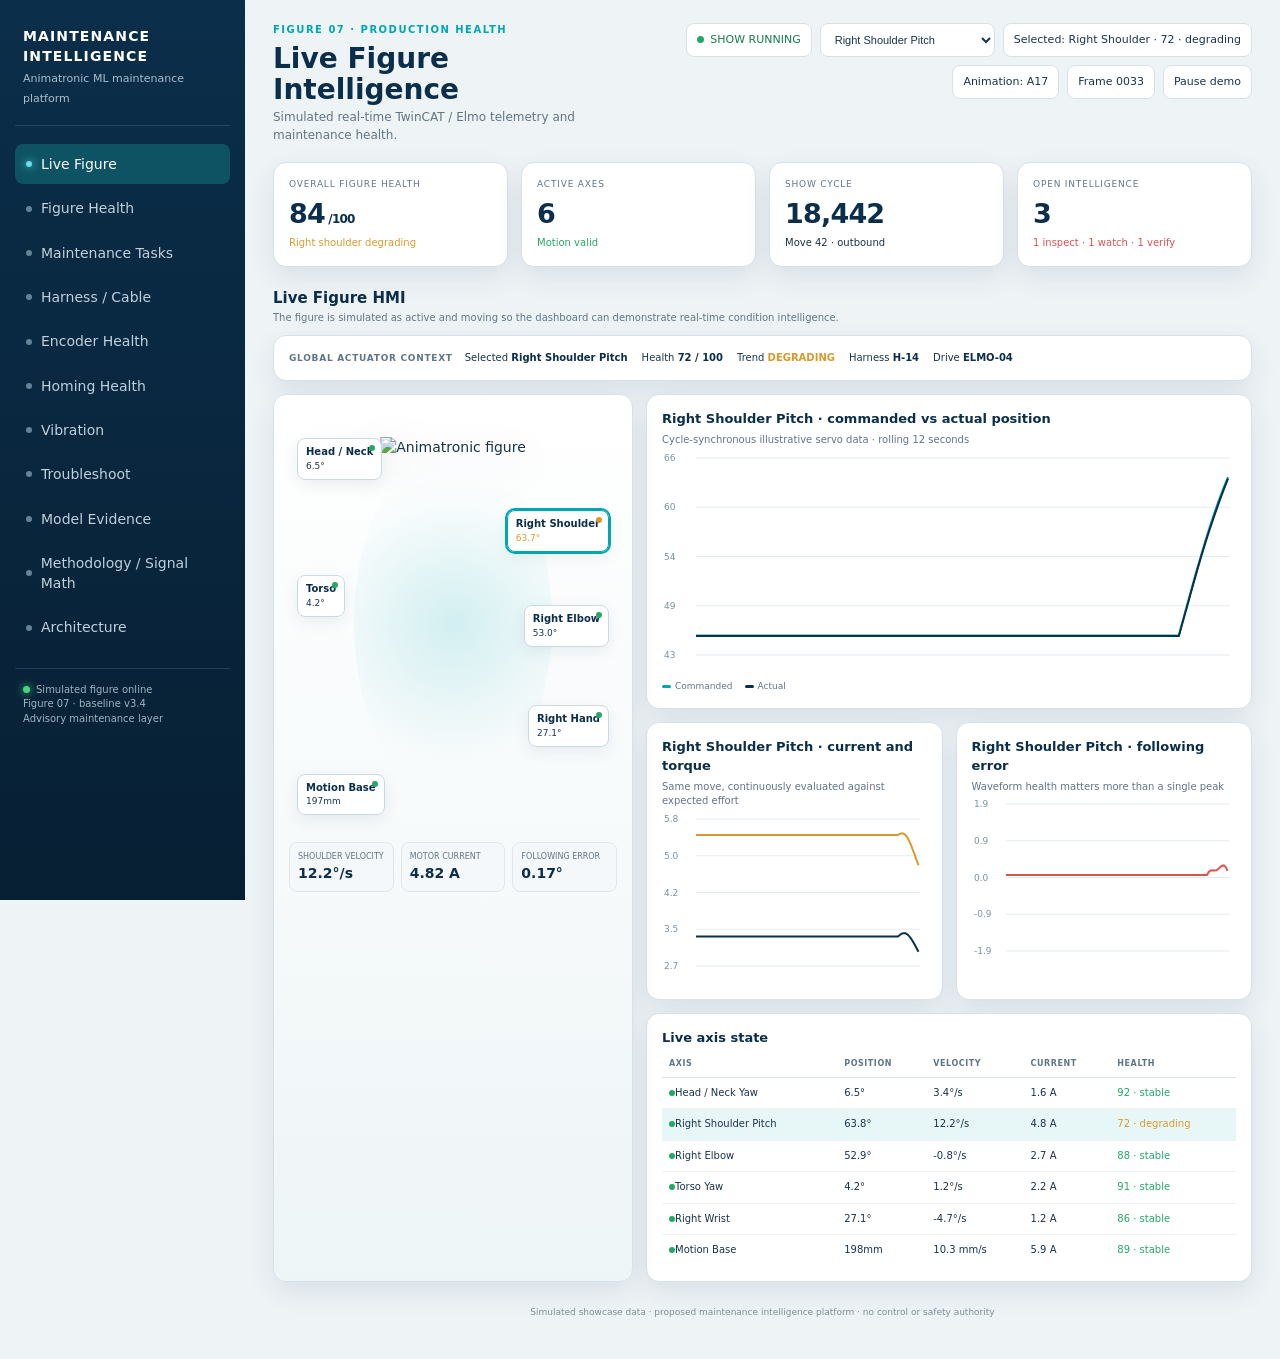
==== commit e39ecf1d: "Fix malformed page tail rendering JavaScript as text" ====
--- a/animatronic-maintenance/index.html
+++ b/animatronic-maintenance/index.html
@@ -463,97 +463,5 @@
 buildDiagnosticData();setActuator(1);updateAxisTable();drawVisible();setInterval(liveTick,100);
 })();
 </script>
-</body></htmlvar actuatorMeta={
- head:{name:"Head / Neck",unit:"°",health:92,trend:"STABLE",harness:"H-02",drive:"ELMO-01",base:2,amp:9,freq:.34,phase:.2,current:1.25,err:.08,torque:.75},
- shoulder:{name:"Right Shoulder",unit:"°",health:72,trend:"DEGRADING",harness:"H-14",drive:"ELMO-04",base:45,amp:24,freq:.82,phase:0,current:4.6,err:.28,torque:2.8},
- elbow:{name:"Right Elbow",unit:"°",health:88,trend:"STABLE",harness:"H-14",drive:"ELMO-05",base:35,amp:18,freq:.59,phase:1,current:3.05,err:.13,torque:1.9},
- torso:{name:"Torso",unit:"°",health:91,trend:"STABLE",harness:"H-08",drive:"ELMO-03",base:0,amp:7,freq:.22,phase:.4,current:2.0,err:.09,torque:1.3},
- hand:{name:"Right Hand / Wrist",unit:"°",health:86,trend:"STABLE",harness:"H-16",drive:"ELMO-06",base:18,amp:10,freq:1.10,phase:.7,current:1.45,err:.16,torque:.9},
- base:{name:"Motion Base",unit:"m",health:89,trend:"STABLE",harness:"H-20",drive:"ELMO-09",base:.18,amp:.06,freq:.18,phase:.3,current:5.3,err:.0015,torque:3.2}
-};
-var actuatorKeys=["head","shoulder","elbow","torso","hand","base"];
-var selectedActuator="shoulder";
-var posCmd=[],posAct=[],cur=[],torque=[],err=[],vib=[],time=0,running=true,frame=0,cycle=18442;
-for(var i=0;i<120;i++){posCmd.push(45);posAct.push(45);cur.push(4);torque.push(2.5);err.push(0);vib.push(0)}
-function push(a,v){a.push(v);if(a.length>120)a.shift()}
-function stateFor(key,t){
- var m=actuatorMeta[key],ang=m.freq*t+m.phase;
- var pos=m.base+m.amp*Math.sin(ang)+(key==="shoulder"?4*Math.sin(t*.21):0);
- var vel=m.amp*m.freq*Math.cos(ang)+(key==="shoulder"?.84*Math.cos(t*.21):0);
- var fe=m.err*Math.sin(t*(2.1+m.freq))+.03*Math.sin(t*7.2+m.phase);
- if(key==="shoulder"&&pos>56&&pos<65&&Math.sin(t*.31)>.985)fe+=1.1;
- var actual=pos-fe;
- var current=m.current*(.78+.22*Math.abs(Math.cos(ang)))+.08*Math.sin(t*4.1+m.phase);
- var tq=current*(m.torque/m.current)+.05*Math.sin(t*2.1+m.phase);
- return {pos:pos,actual:actual,vel:vel,current:current,err:fe,torque:tq};
-}
-function setSelectedActuator(key){
- if(!actuatorMeta[key])return; selectedActuator=key; var m=actuatorMeta[key];
- document.getElementById("actuatorSelect").value=key;
- document.getElementById("selHealth").textContent=m.health+" / 100";
- var tr=document.getElementById("selTrend");tr.textContent=m.trend;tr.className=m.trend==="DEGRADING"?"warn":"good";
- document.getElementById("selHarness").textContent=m.harness;
- document.getElementById("selDrive").textContent=m.drive;
- document.getElementById("positionTitle").textContent=m.name+" · commanded vs actual position";
- document.getElementById("effortTitle").textContent=m.name+" · current and torque";
- document.getElementById("errorTitle").textContent=m.name+" · following error";
- document.getElementById("velLabel").textContent=m.name+" velocity";
- document.querySelectorAll(".figure-node").forEach(function(n){n.classList.toggle("selected",n.getAttribute("data-actuator")===key)});
- document.querySelectorAll("#axisRows tr").forEach(function(r){r.classList.toggle("selected",r.getAttribute("data-actuator")===key)});
- posCmd=[];posAct=[];cur=[];torque=[];err=[];for(var i=119;i>=0;i--){var s=stateFor(key,time-i*.1);posCmd.push(s.pos);posAct.push(s.actual);cur.push(s.current);torque.push(s.torque);err.push(s.err)}
- drawVisible();
-}
-function liveTick(){
- if(!running)return;time+=.1;frame=(frame+3)%1800;if(frame<3&&time>1)cycle++;
- var all={};actuatorKeys.forEach(function(k){all[k]=stateFor(k,time)});
- var s=all[selectedActuator],m=actuatorMeta[selectedActuator];
- var vv=.12*Math.sin(time*12)+.06*Math.sin(time*24)+.04*Math.sin(time*36);
- push(posCmd,s.pos);push(posAct,s.actual);push(cur,s.current);push(torque,s.torque);push(err,s.err);push(vib,vv);
- document.getElementById("nHead").textContent=all.head.actual.toFixed(1)+"°";
- document.getElementById("nShoulder").textContent=all.shoulder.actual.toFixed(1)+"°";
- document.getElementById("nElbow").textContent=all.elbow.actual.toFixed(1)+"°";
- document.getElementById("nTorso").textContent=all.torso.actual.toFixed(1)+"°";
- document.getElementById("nHand").textContent=all.hand.actual.toFixed(1)+"°";
- document.getElementById("nBase").textContent=all.base.actual.toFixed(2)+" m";
- document.getElementById("velLive").textContent=s.vel.toFixed(selectedActuator==="base"?3:1)+(selectedActuator==="base"?" m/s":"°/s");
- document.getElementById("curLive").textContent=s.current.toFixed(2)+" A";
- document.getElementById("errLive").textContent=s.err.toFixed(selectedActuator==="base"?3:2)+m.unit;
- document.getElementById("frameRead").textContent="Frame "+String(frame).padStart(4,"0");document.getElementById("cycleRead").textContent=cycle.toLocaleString();
- updateAxisTable(all);drawVisible();
-}
-function updateAxisTable(all){
- document.getElementById("axisRows").innerHTML=actuatorKeys.map(function(k){var s=all[k]||stateFor(k,time),m=actuatorMeta[k],u=m.unit;return "<tr data-actuator='"+k+"' class='"+(k===selectedActuator?"selected":"")+"'><td><span class='status'></span>"+m.name+"</td><td>"+s.actual.toFixed(k==="base"?3:1)+u+"</td><td>"+s.vel.toFixed(k==="base"?3:1)+(k==="base"?" m/s":"°/s")+"</td><td>"+s.current.toFixed(1)+" A</td><td>"+(m.trend==="DEGRADING"?"<span class='warn'>"+m.health+" · degrading</span>":"<span class='good'>"+m.health+" · stable</span>")+"</td></tr>"}).join("");
- document.querySelectorAll("#axisRows tr").forEach(function(r){r.onclick=function(){setSelectedActuator(this.getAttribute("data-actuator"))}});
-}
-document.getElementById("actuatorSelect").addEventListener("change",function(){setSelectedActuator(this.value)});
-document.querySelectorAll(".figure-node[data-actuator]").forEach(function(n){n.addEventListener("click",function(){setSelectedActuator(this.getAttribute("data-actuator"))})});
-var healthDays=[],figHealth=[],cableHealth=[],shoulderHealth=[];
-for(var d=1;d<=30;d++){healthDays.push(d);figHealth.push(88-d*.12+.35*Math.sin(d*.55));cableHealth.push(77-d*.34+.5*Math.sin(d*.43));shoulderHealth.push(82-d*.32+.7*Math.sin(d*.37))}
-var poseLabels=["25–35","35–45","45–55","55–65","65–75","75–85"],poseVals=[.1,.2,1.4,19.5,2.1,.3];
-var harnessDays=[],harnessRate=[],witness=[];
-for(var h=1;h<=30;h++){harnessDays.push(h);harnessRate.push(.25+.004*h*h+.08*Math.sin(h*.8));witness.push(.84+.0008*h+.00007*h*h)}
-var home=[];for(var z=0;z<40;z++)home.push(.02*Math.sin(z*.9)+.0015*z+(z>30?.025*Math.sin(z*1.7):0));
-var encEvent=[];for(var e=0;e<80;e++){var y=.05*Math.sin(e*.4);if(e===42)y=1.3;if(e===43)y=-.6;encEvent.push(y)}
-var replayPos=[],replayFb=[],replayCurrent=[];for(var r=0;r<100;r++){replayPos.push(.08*Math.sin(r*.23)+(r===48?1.2:r===49?-.5:0));replayFb.push(r===48?1:0);replayCurrent.push(.05*Math.sin(r*.18))}
-var featureLabels=["Vibration band","Settling time","Effort residual","Pose repeatability","Following error","Flex exposure"];var featureVals=[.31,.22,.18,.14,.09,.08];
-function drawVisible(){
- lineChart("positionChart",[{data:posCmd,color:colors.teal},{data:posAct,color:colors.navy}]);
- lineChart("effortChart",[{data:cur,color:colors.amber},{data:torque,color:colors.navy}]);
- var ed=actuatorDefs[selectedAxis];var erange=ed.unit==="mm"?2.5:1.5;lineChart("errorChart",[{data:err,color:colors.red}],{min:-erange,max:erange});
- lineChart("healthTrend",[{data:figHealth,color:colors.green},{data:cableHealth,color:colors.teal},{data:shoulderHealth,color:colors.amber}],{min:60,max:95});
- barChart("poseChart",poseLabels,[{data:poseVals,color:colors.teal}],{max:22});
- lineChart("harnessTrend",[{data:harnessRate,color:colors.red}],{min:0,max:4.8});
- lineChart("witnessChart",[{data:witness,color:colors.amber}],{min:.82,max:.94});
- lineChart("encoderEventChart",[{data:encEvent,color:colors.red}],{min:-1,max:1.6});
- scatterChart("homeChart",home,{min:-.08,max:.15,color:colors.teal});
- barChart("vibSpectrum",["30","60","90","120"],[{data:[1,.24,.12,.05],color:colors.teal},{data:[1,.65,.48,.34],color:colors.amber}],{max:1.2});
- lineChart("vibWave",[{data:vib,color:colors.violet}],{min:-.3,max:.3});
- lineChart("replayChart",[{data:replayPos,color:colors.teal},{data:replayFb,color:colors.red},{data:replayCurrent,color:colors.navy}],{min:-1,max:1.5});
- barChart("featureChart",featureLabels,[{data:featureVals,color:colors.teal}],{max:.4});
-}
-document.getElementById("pauseBtn").addEventListener("click",function(){running=!running;this.textContent=running?"Pause demo":"Resume demo";document.getElementById("runState").textContent=running?"SHOW RUNNING":"DEMO PAUSED"});
-window.addEventListener("resize",function(){clearTimeout(window.__rz);window.__rz=setTimeout(drawVisible,100)});
-setActuator(1);updateAxisTable();drawVisible();setInterval(liveTick,100);
-})();
-</script>
-</body></html>+</body>
+</html>
